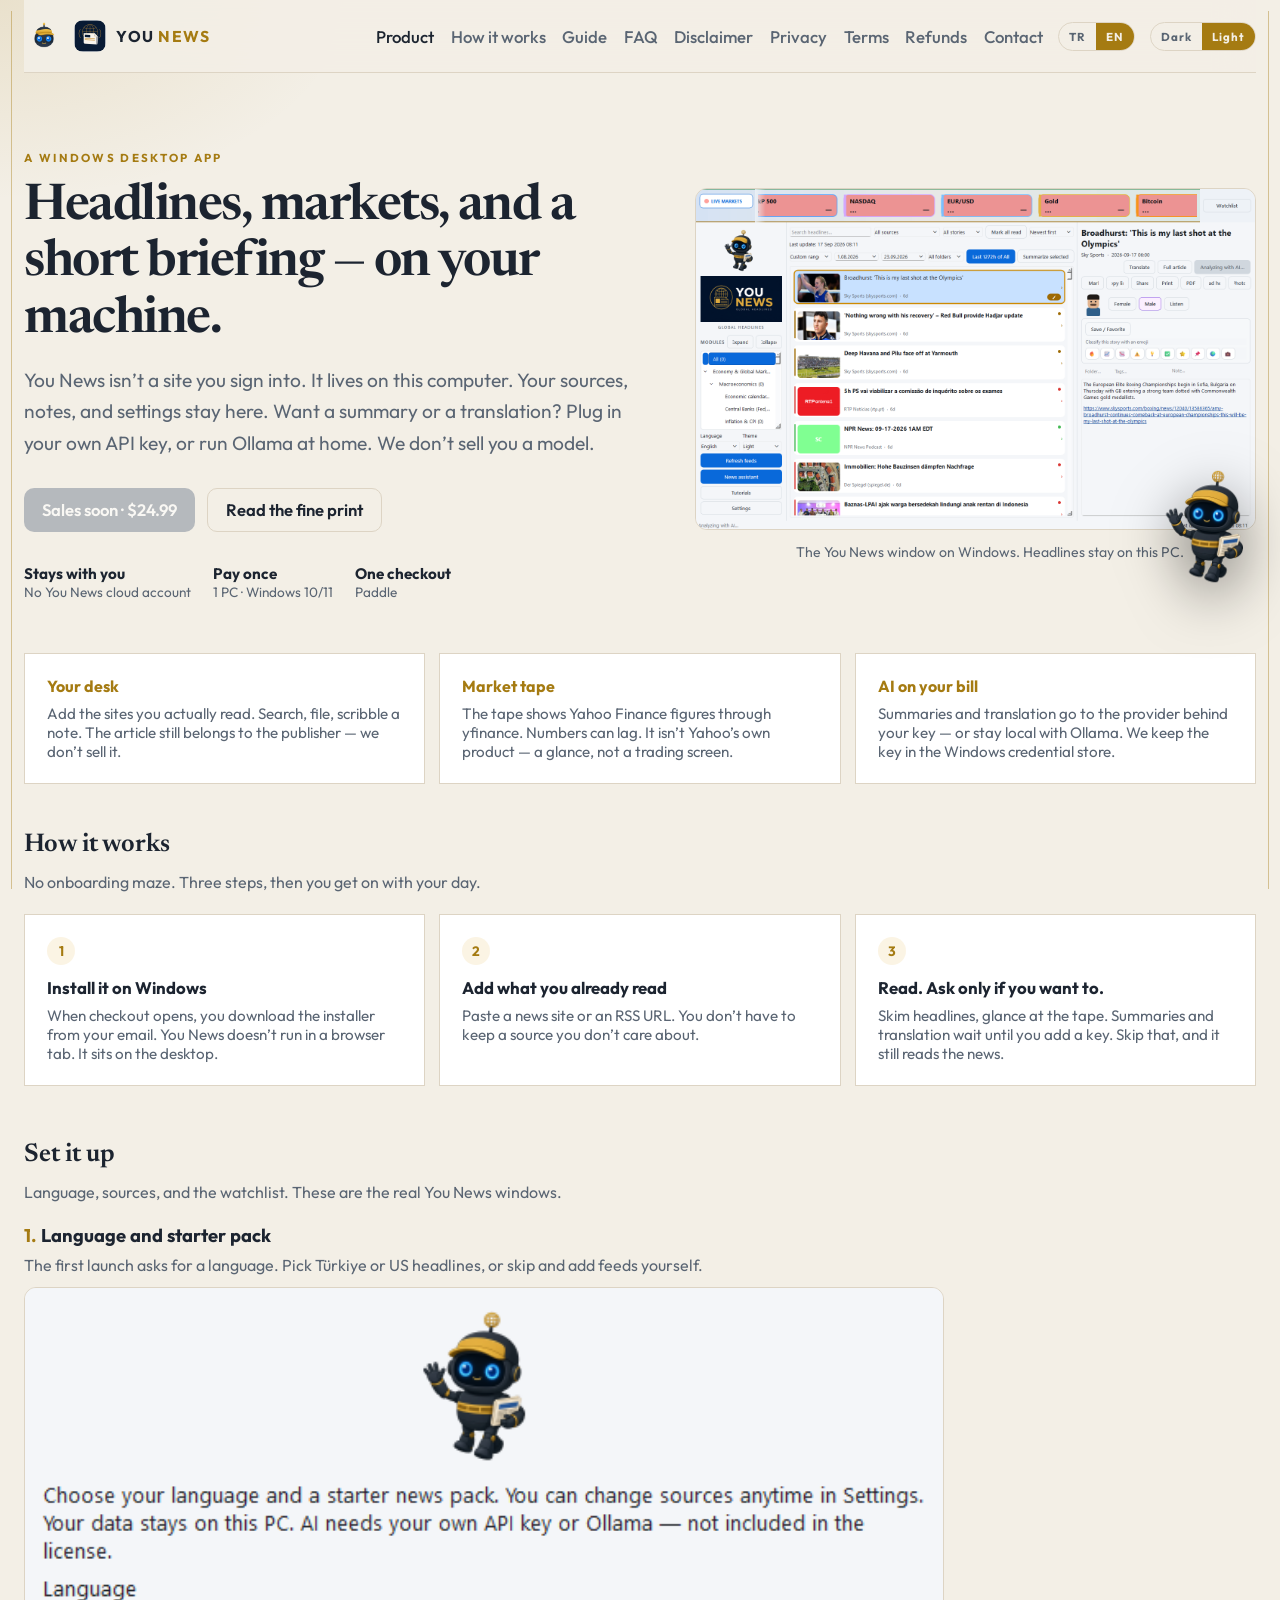
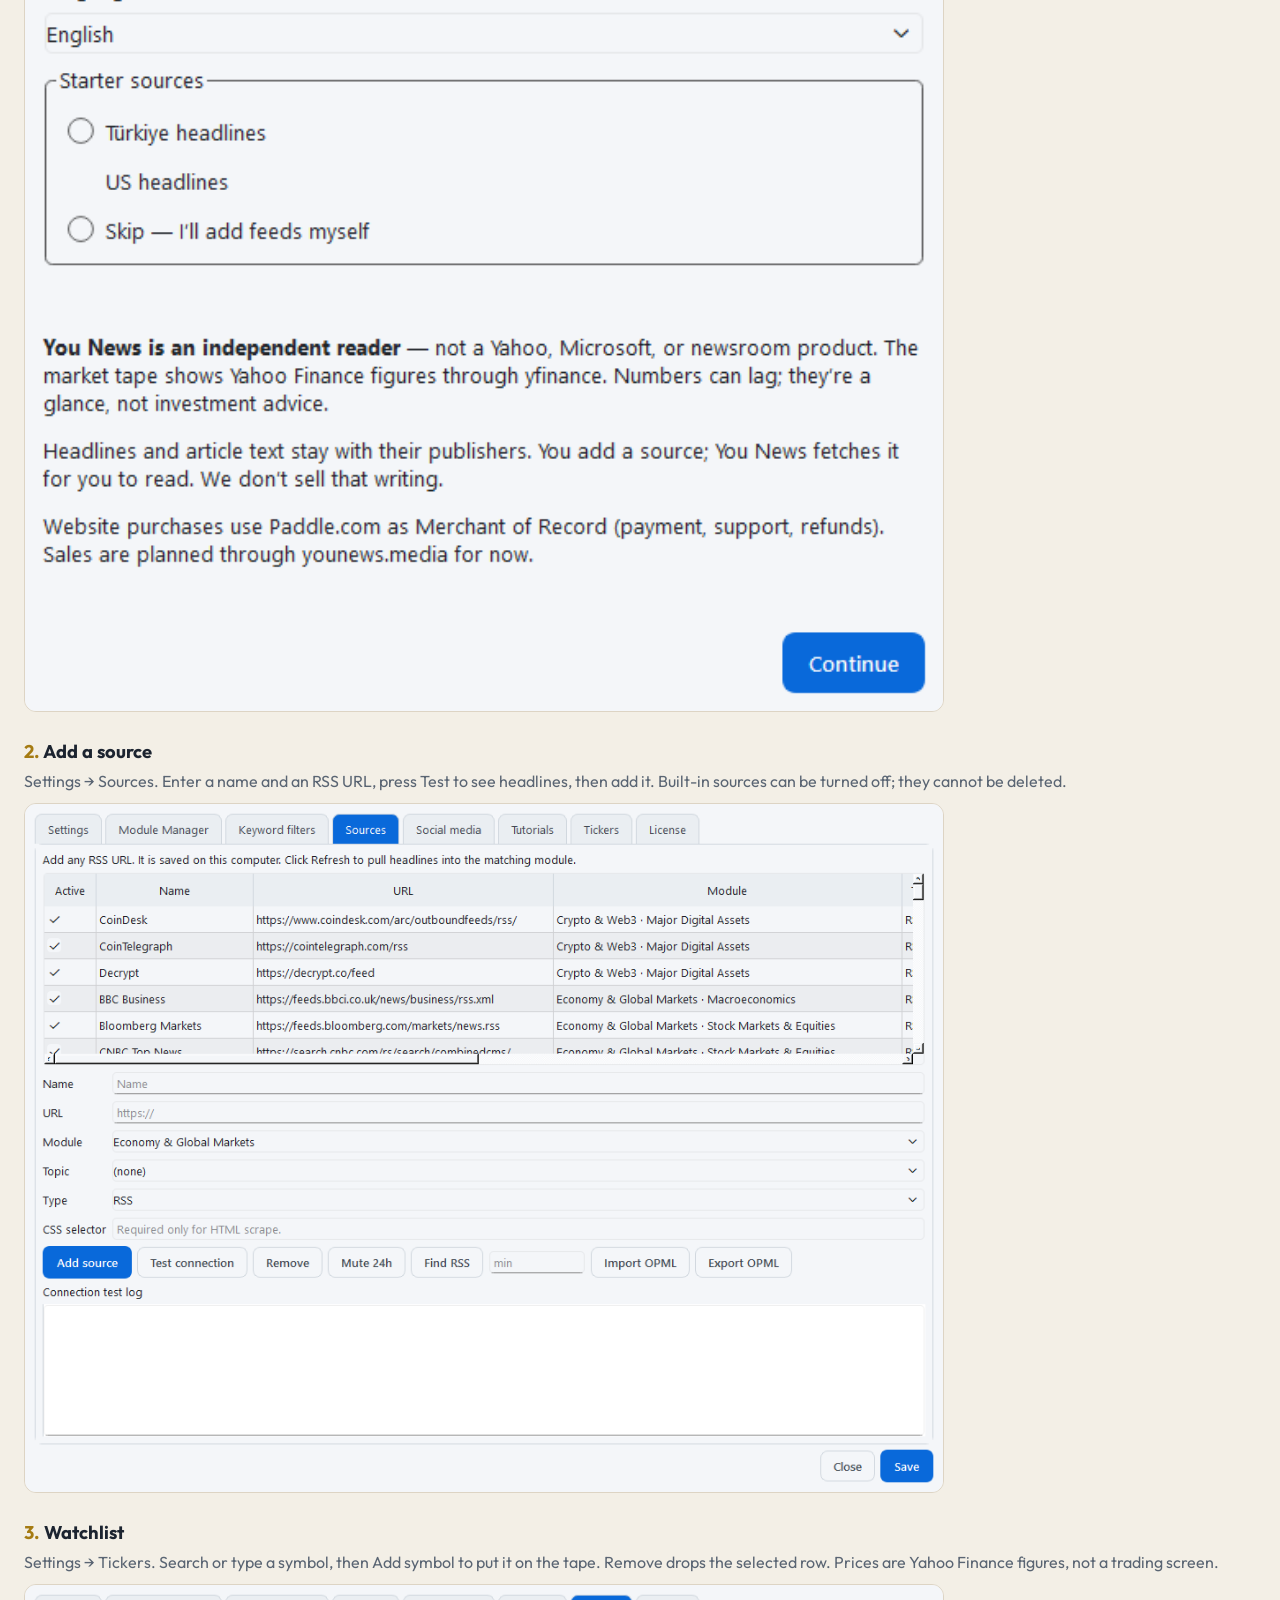
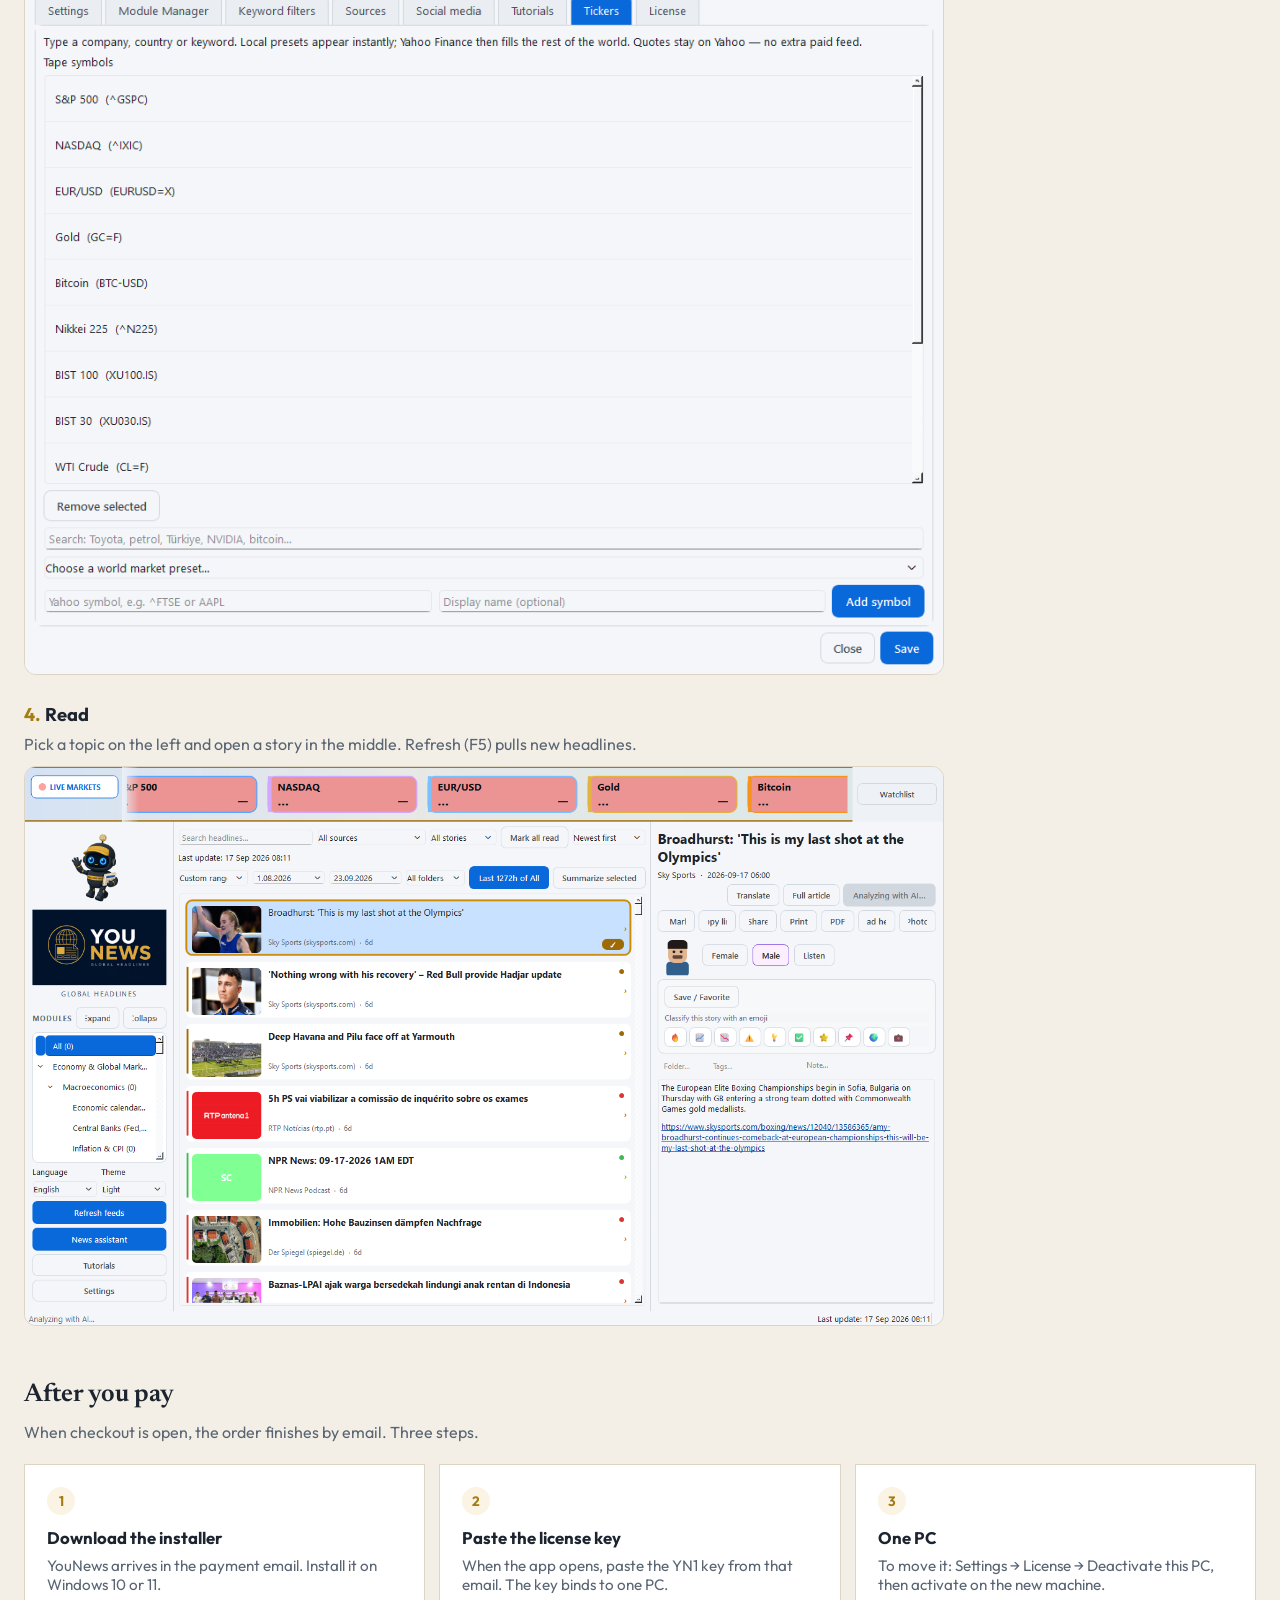
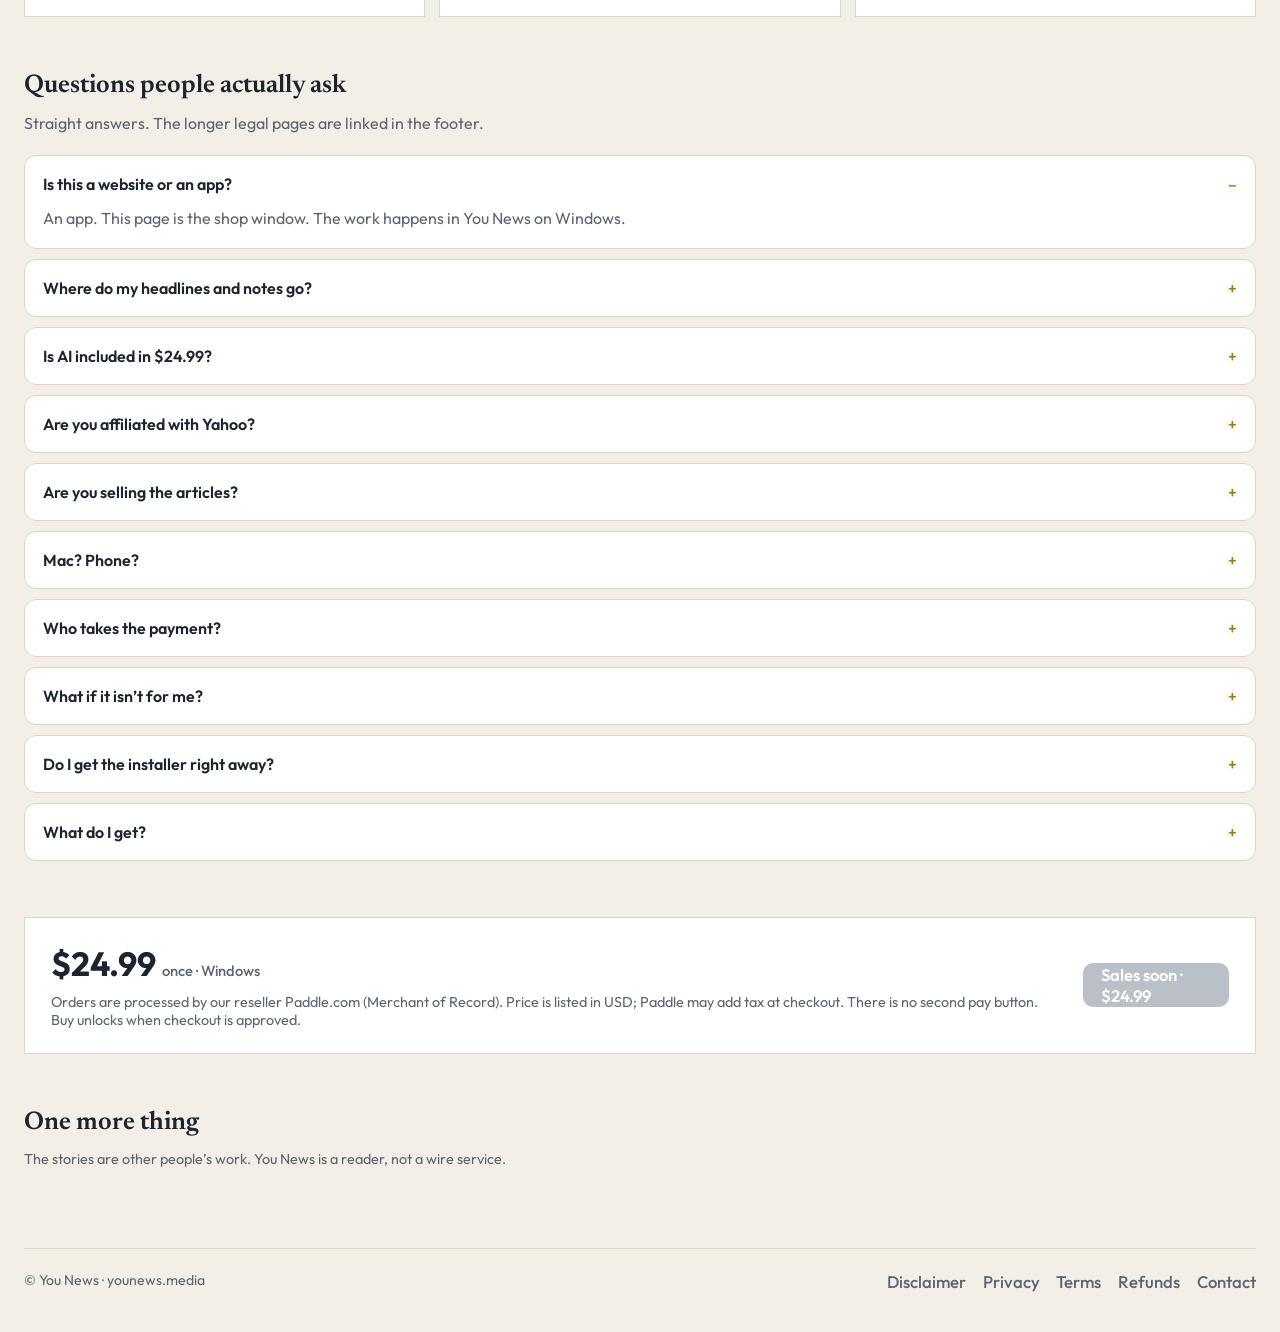
==== index.html @ 88c38710 "Add a setup guide with the real first-run, source, and ticker screens. Co-authored-by: Cursor <curso" ====
<!DOCTYPE html>
<html lang="tr">
<head>
  <meta charset="utf-8">
  <meta name="viewport" content="width=device-width, initial-scale=1">
  <script>(function(){var t="light";try{var s=localStorage.getItem("younews-theme");if(s==="light"||s==="dark")t=s;}catch(e){}document.documentElement.classList.add(t);})();</script>
  <title data-i18n="title_home">You News — Windows’ta kendi haber masanız</title>
  <meta name="description" data-i18n-attr="content:desc_home" content="You News, bu bilgisayarda çalışan bir haber okuyucu. Listeniz sizde kalır. Yapay zekâ için kendi anahtarınızı kullanırsınız.">
  <meta property="og:type" content="website">
  <meta property="og:site_name" content="You News">
  <meta property="og:url" content="https://younews.media/">
  <meta property="og:title" data-i18n-attr="content:og_title" content="You News — Windows’ta kendi haber masanız">
  <meta property="og:description" data-i18n-attr="content:og_desc" content="Windows masaüstü haber okuyucu. Listeniz sizde kalır. $24.99 bir kez · 1 PC · AI ayrı.">
  <meta property="og:image" content="https://younews.media/assets/you_news_lockup.png">
  <meta name="twitter:card" content="summary_large_image">
  <meta name="twitter:title" data-i18n-attr="content:og_title" content="You News — Windows’ta kendi haber masanız">
  <meta name="twitter:description" data-i18n-attr="content:og_desc" content="Windows masaüstü haber okuyucu. Listeniz sizde kalır. $24.99 bir kez · 1 PC · AI ayrı.">
  <meta name="twitter:image" content="https://younews.media/assets/you_news_lockup.png">
  <link rel="icon" href="assets/you_news_mark.png" type="image/png" sizes="32x32">
  <link rel="apple-touch-icon" href="assets/you_news_mark.png">
  <link rel="stylesheet" href="styles.css?v=25">
  <script src="i18n.js?v=19" defer></script>
</head>
<body>
  <header>
    <div class="wrap header-inner">
      <a class="brand" href="index.html">
        <img class="mascot" src="assets/you_news_mascot_mark.png" alt="" width="40" height="40">
        <img src="assets/you_news_mark.png" alt="" width="32" height="32">
        <span>YOU <em>NEWS</em></span>
      </a>
      <div class="header-tools">
      <nav>
        <a class="active" href="index.html" data-i18n="nav_home">Ürün</a>
        <a href="#how" data-i18n="nav_how">Nasıl çalışır</a>
        <a href="#guide" data-i18n="nav_guide">Rehber</a>
        <a href="#faq" data-i18n="nav_faq">SSS</a>
        <a href="disclaimer.html" data-i18n="nav_disclaimer">Uyarılar</a>
        <a href="privacy.html" data-i18n="nav_privacy">Gizlilik</a>
        <a href="terms.html" data-i18n="nav_terms">Şartlar</a>
        <a href="refund.html" data-i18n="nav_refund">İade</a>
        <a href="contact.html" data-i18n="nav_contact">İletişim</a>
      </nav>
      <div class="lang" role="group" aria-label="Language">
        <button type="button" data-lang="tr">TR</button>
        <button type="button" data-lang="en">EN</button>
      </div>
      <div class="theme" role="group" aria-label="Tema" data-i18n-attr="aria-label:theme_group">
        <button type="button" data-theme="dark" data-i18n="theme_dark">Koyu</button>
        <button type="button" data-theme="light" data-i18n="theme_light">Açık</button>
      </div>
      <input id="nav-toggle" class="nav-toggle" type="checkbox">
      <label class="nav-btn" for="nav-toggle" aria-label="Menü" data-i18n-attr="aria-label:nav_menu"><span></span><span></span><span></span></label>
      </div>
    </div>
  </header>
  <main class="wrap">
    <section class="hero">
      <div>
        <p class="kicker" data-i18n="kicker">Windows masaüstü uygulaması</p>
        <h1 data-i18n="hero">Haber, piyasa ve kısa brifing — hepsi sizin pencerenizde.</h1>
        <p class="lead" data-i18n="lead">You News bir web sitesi değil; bu bilgisayarda durur. Kaynaklarınız, notlarınız ve ayarlarınız evde kalır. Özet veya çeviri isterseniz kendi API anahtarınızı (ya da bilgisayardaki Ollama’yı) bağlarsınız. Size model satmıyoruz.</p>
        <div class="actions">
          <a class="btn" id="buy" href="#price" aria-disabled="true" tabindex="-1" data-i18n="buy">Satış yakında · $24.99</a>
          <a class="btn-ghost" href="disclaimer.html" data-i18n="learn">Önce uyarılara bak</a>
        </div>
        <div class="stats">
          <div><b data-i18n="stat1_k">Veri sizde</b><span data-i18n="stat1">You News bulutuna gitmez</span></div>
          <div><b data-i18n="stat2_k">Bir kere ödersiniz</b><span data-i18n="stat2">1 PC · Windows 10/11</span></div>
          <div><b data-i18n="stat3_k">Tek ödeme yeri</b><span data-i18n="stat3">Paddle</span></div>
        </div>
      </div>
      <div class="hero-visual">
        <img id="app-shot" class="app-shot" width="1480" height="900" alt="You News on Windows" data-i18n-attr="alt:proto_cap">
        <script>
          (function () {
            var lang = "en";
            try {
              var q = new URLSearchParams(location.search).get("lang");
              var saved = localStorage.getItem("younews-lang");
              if (q === "tr" || q === "en") lang = q;
              else if (saved === "tr" || saved === "en") lang = saved;
              else if ((navigator.language || "").toLowerCase().indexOf("tr") === 0) lang = "tr";
            } catch (e) {}
            document.getElementById("app-shot").src = "assets/app_window_" + lang + ".png";
          })();
        </script>
        <img class="hero-mascot" src="assets/you_news_mascot.png" alt="" width="180" height="180">
        <p class="desk-caption" data-i18n="proto_cap">Windows’taki You News penceresi. Manşetler bu bilgisayarda kalır.</p>
      </div>
    </section>
    <div class="grid">
      <article>
        <h3 data-i18n="feat1_t">Kendi masanız</h3>
        <p data-i18n="feat1">Takip ettiğiniz siteleri ekleyin, arayın, klasörleyin, not düşün. Yazı yayıncıya aittir; biz onu satmıyoruz.</p>
      </article>
      <article>
        <h3 data-i18n="feat2_t">Piyasa şeridi</h3>
        <p data-i18n="feat2">Piyasa şeridi Yahoo Finance verisini yfinance ile gösterir. Rakamlar gecikebilir. Yahoo’nun kendi ürünü değil; alım-satım için değil, göz atmak için.</p>
      </article>
      <article>
        <h3 data-i18n="feat3_t">Yapay zekâ sizin hesabınız</h3>
        <p data-i18n="feat3">Özet ve çeviri, sizin anahtarınızın gittiği yere gider — ya da Ollama evde kalır. Anahtarı Windows’un parola kasasına koyarız.</p>
      </article>
    </div>
    <section class="section" id="how">
      <div class="section-head">
        <h2 data-i18n="how_t">Nasıl çalışır</h2>
        <p data-i18n="how_lead">Kurulumu uzatmayalım. Üç adım, sonra işinize bakarsınız.</p>
      </div>
      <div class="steps">
        <article>
          <h3 data-i18n="how1_t">Windows’a kurun</h3>
          <p data-i18n="how1">Satın alınca kurulum dosyasını indirirsiniz. You News tarayıcıda açılmaz; masaüstünde durur.</p>
        </article>
        <article>
          <h3 data-i18n="how2_t">Okuduğunuz yerleri ekleyin</h3>
          <p data-i18n="how2">Haber sitesi veya RSS adresi yapıştırın. İstemediğiniz kaynağı listede tutmak zorunda değilsiniz.</p>
        </article>
        <article>
          <h3 data-i18n="how3_t">Okuyun, isterseniz sorun</h3>
          <p data-i18n="how3">Manşetlere bakın, piyasaya göz atın. Özet veya çeviri lazımsa kendi anahtarınızı yazın. Yazmazsanız uygulama yine haber okur.</p>
        </article>
      </div>
    </section>
    <section class="section" id="guide">
      <div class="section-head">
        <h2 data-i18n="guide_t">Tanımlama</h2>
        <p data-i18n="guide_lead">Dil, kaynak ve takip listesi. Görseller You News penceresinden alındı.</p>
      </div>
      <div class="guide">
        <article>
          <div>
            <h3 data-i18n="guide1_t">Dil ve başlangıç paketi</h3>
            <p data-i18n="guide1">İlk açılışta dil sorulur. Türkiye veya ABD manşet paketini seçin. Kaynakları kendiniz ekleyecekseniz atlayın.</p>
          </div>
          <img class="guide-shot" data-shot="wizard" width="720" height="640" alt="Dil ve başlangıç paketi" data-i18n-attr="alt:guide1_t">
        </article>
        <article>
          <div>
            <h3 data-i18n="guide2_t">Kaynak ekleyin</h3>
            <p data-i18n="guide2">Ayarlar → Kaynaklar. Ad ve RSS adresi yazın, Test ile manşet geldiğini görün, sonra ekleyin. Yerleşik kaynaklar kapatılır; silinmez.</p>
          </div>
          <img class="guide-shot" data-shot="sources" width="720" height="640" alt="Kaynak ekleyin" data-i18n-attr="alt:guide2_t">
        </article>
        <article>
          <div>
            <h3 data-i18n="guide3_t">Takip listesi</h3>
            <p data-i18n="guide3">Ayarlar → Ticker'lar. Sembol arayın veya yazın, Sembol ekle ile şeride alın. Seçileni sil ile çıkarın. Fiyatlar Yahoo Finance verisidir; işlem ekranı değildir.</p>
          </div>
          <img class="guide-shot" data-shot="tickers" width="720" height="640" alt="Takip listesi" data-i18n-attr="alt:guide3_t">
        </article>
        <article>
          <div>
            <h3 data-i18n="guide4_t">Okuyun</h3>
            <p data-i18n="guide4">Soldan konu seçin, ortadaki listeden haberi açın. Yenile (F5) yeni manşetleri çeker.</p>
          </div>
          <img class="guide-shot" data-shot="window" width="1480" height="900" alt="Okuyun" data-i18n-attr="alt:guide4_t">
        </article>
      </div>
      <script>
        (function () {
          var lang = "en";
          try {
            var q = new URLSearchParams(location.search).get("lang");
            var saved = localStorage.getItem("younews-lang");
            if (q === "tr" || q === "en") lang = q;
            else if (saved === "tr" || saved === "en") lang = saved;
            else if ((navigator.language || "").toLowerCase().indexOf("tr") === 0) lang = "tr";
          } catch (e) {}
          var code = lang === "tr" ? "tr" : "en";
          document.querySelectorAll("img.guide-shot").forEach(function (img) {
            var name = img.getAttribute("data-shot");
            if (!name) return;
            img.src = name === "window"
              ? "assets/app_window_" + code + ".png"
              : "assets/guide_" + name + "_" + code + ".png";
          });
        })();
      </script>
    </section>
    <section class="section" id="after">
      <div class="section-head">
        <h2 data-i18n="after_t">Ödeme sonrası</h2>
        <p data-i18n="after_lead">Kasa açılınca sipariş e-postayla tamamlanır. Üç adım.</p>
      </div>
      <div class="steps">
        <article>
          <h3 data-i18n="after1_t">Kurulumu indirin</h3>
          <p data-i18n="after1">YouNews dosyası ödeme e-postasına gelir. Windows 10 veya 11 bilgisayarınıza kurun.</p>
        </article>
        <article>
          <h3 data-i18n="after2_t">Lisans anahtarını yapıştırın</h3>
          <p data-i18n="after2">Aynı e-postadaki YN1 anahtarını uygulama açılınca yapıştırın. Anahtar bir bilgisayara bağlanır.</p>
        </article>
        <article>
          <h3 data-i18n="after3_t">Tek PC</h3>
          <p data-i18n="after3">Başka bilgisayara taşımak için önce eski PC’de Ayarlar → Lisans → Bu PC’de kapat, sonra yeni makinede etkinleştirin.</p>
        </article>
      </div>
    </section>
    <section class="section" id="faq">
      <div class="section-head">
        <h2 data-i18n="faq_t">Sıkça sorulanlar</h2>
        <p data-i18n="faq_lead">Kısa cevaplar. İnce yazı için aşağıda gizlilik ve uyarılar var.</p>
      </div>
      <div class="faq">
        <details open>
          <summary data-i18n="faq1_q">Bu bir site mi, yoksa program mı?</summary>
          <p data-i18n="faq1_a">Program. Bu sayfa yalnızca tanıtım ve satış içindir. Asıl iş Windows’taki You News’te olur.</p>
        </details>
        <details>
          <summary data-i18n="faq2_q">Haberlerim, notlarım nereye gidiyor?</summary>
          <p data-i18n="faq2_a">Varsayılan olarak sizin diskinize. You News hesabı açıp buluta yüklemiyoruz. Kaynak ekleyince istek o yayıncının sunucusuna gider — haber böyle gelir.</p>
        </details>
        <details>
          <summary data-i18n="faq3_q">Yapay zekâ ücretin içinde mi?</summary>
          <p data-i18n="faq3_a">Hayır. $24.99 uygulama içindir. OpenAI, Anthropic, Gemini, Groq gibi bir servis kullanacaksanız o faturayı onlar keser. İsterseniz ücretsiz Ollama’yı kendi makinenizde çalıştırırsınız.</p>
        </details>
        <details>
          <summary data-i18n="faq4_q">Yahoo ile resmi bir bağınız var mı?</summary>
          <p data-i18n="faq4_a">Hayır. Şerit Yahoo Finance verisini yfinance ile gösterir. Göz atmak için; aracı kurum ekranı değil. Ara sıra yavaşlayabilir.</p>
        </details>
        <details>
          <summary data-i18n="faq5_q">Haber metinlerini siz mi satıyorsunuz?</summary>
          <p data-i18n="faq5_a">Hayır. Yazı yayıncıya aittir. Siz kaynağı eklersiniz, uygulama çeker, siz okursunuz. Lisans satmıyoruz.</p>
        </details>
        <details>
          <summary data-i18n="faq6_q">Mac veya telefon var mı?</summary>
          <p data-i18n="faq6_a">Şimdilik yalnızca Windows. Telefonda açılan bir You News bulutu yok.</p>
        </details>
        <details>
          <summary data-i18n="faq7_q">Ödemeyi nereden alıyorsunuz?</summary>
          <p data-i18n="faq7_a">Bu sitede tek kasa Paddle.com olacak (Merchant of Record). Kart bize gelmez. Liste fiyatı USD; Paddle ödeme sırasında vergi (ör. KDV) ekleyebilir.</p>
        </details>
        <details>
          <summary data-i18n="faq8_q">Beğenmezsem ne olur?</summary>
          <p data-i18n="faq8_a">Bu siteden (Paddle) aldıysanız 14 gün içinde, lisansı kötüye kullanmadıysanız hello@younews.media yazın. İade ve müşteri hizmetini Paddle yürütür.</p>
        </details>
        <details>
          <summary data-i18n="faq9_q">Kurulum dosyası hemen iner mi?</summary>
          <p data-i18n="faq9_a">Paddle kasası açılınca ödeme sonrası kurulum ve lisans anahtarı e-postayla gelir. Şimdilik satış kapalı. Takılırsanız hello@younews.media yazın.</p>
        </details>
        <details>
          <summary data-i18n="faq10_q">Ne alıyorum?</summary>
          <p data-i18n="faq10_a">Windows 10/11 için You News masaüstü uygulaması, bir bilgisayara bağlı lisans ve güncelleme yolu. Yapay zekâ dahil değil — kendi API anahtarınız veya Ollama. Mac/telefon yok.</p>
        </details>
      </div>
    </section>
    <div class="price-card">
      <div>
        <p class="price" id="price">$24.99 <span data-i18n="price_note">bir kez · Windows</span></p>
        <p class="note" data-i18n="checkout">Siparişi Paddle.com (Merchant of Record) işler. Fiyat USD listelenir; Paddle ödeme sırasında vergi ekleyebilir. Bu sitede ikinci ödeme butonu yok. Kasa açılınca Satın al buradan çalışır.</p>
      </div>
      <a class="btn" href="#price" aria-disabled="true" tabindex="-1" data-i18n="buy">Satış yakında · $24.99</a>
    </div>
    <h2 data-i18n="important_t">Dürüst olalım</h2>
    <p class="note" data-i18n="important">Manşetler başkalarının işi. You News bir okuyucu; ajans veya lisansçı değil.</p>
  </main>
  <footer>
    <div class="wrap footer-inner">
      <span data-i18n="copyright">© You News · younews.media</span>
      <nav>
        <a href="disclaimer.html" data-i18n="nav_disclaimer">Uyarılar</a>
        <a href="privacy.html" data-i18n="nav_privacy">Gizlilik</a>
        <a href="terms.html" data-i18n="nav_terms">Şartlar</a>
        <a href="refund.html" data-i18n="nav_refund">İade</a>
        <a href="contact.html" data-i18n="nav_contact">İletişim</a>
      </nav>
    </div>
  </footer>
</body>
</html>
---- styles.css ----
@import url("https://fonts.googleapis.com/css2?family=Newsreader:opsz,wght@6..72,500;6..72,620&family=Outfit:wght@400;500;600;700&display=swap");

html.dark {
  --bg: #070b11;
  --bg-elev: #0e141d;
  --card: #121a24;
  --text: #e8edf4;
  --muted: #8b97a8;
  --gold: #e3b341;
  --gold-2: #f0c96a;
  --accent: #1f6feb;
  --accent-hover: #388bfd;
  --line: #1e2a38;
  --ok: #3fb950;
  --header-bg: rgba(7, 11, 17, 0.92);
  --nav-bg: rgba(7, 11, 17, 0.98);
  --desk: #121a25;
  --desk-2: #0c121a;
  --desk-side: #0b1118;
  --desk-chip: #243140;
  --feed-line: #18222d;
  --tape-bg: #0a1017;
  --glow-blue: rgba(31, 111, 235, 0.18);
  --glow-gold: rgba(227, 179, 65, 0.1);
  --shadow: rgba(0, 0, 0, 0.45);
  --radius: 16px;
  --max: 1760px;
  --gutter: clamp(16px, 2.2vw, 40px);
  --edge-gap: 3mm;
  --frame-pad: 12px;
  --edge-line: rgba(227, 179, 65, 0.45);
  color-scheme: dark;
}

:root,
html.light {
  --bg: #f3efe6;
  --bg-elev: #fffdf8;
  --card: #ffffff;
  --text: #1c2430;
  --muted: #5a6573;
  --gold: #a57b12;
  --gold-2: #8a650e;
  --accent: #1a5fd0;
  --accent-hover: #1554b8;
  --line: #ddd4c4;
  --ok: #1f7a3a;
  --header-bg: rgba(243, 239, 230, 0.94);
  --nav-bg: rgba(255, 253, 248, 0.98);
  --desk: #fffdf8;
  --desk-2: #f7f2e8;
  --desk-side: #f1ece1;
  --desk-chip: #e6dfd0;
  --feed-line: #ece4d6;
  --tape-bg: #efe8db;
  --glow-blue: rgba(26, 95, 208, 0.1);
  --glow-gold: rgba(165, 123, 18, 0.12);
  --shadow: rgba(40, 32, 16, 0.12);
  --edge-gap: 3mm;
  --frame-pad: 12px;
  --edge-line: rgba(165, 123, 18, 0.4);
  color-scheme: light;
}

* { box-sizing: border-box; }

html { scroll-behavior: smooth; }

body {
  margin: 0;
  min-height: 100vh;
  color: var(--text);
  font-family: Outfit, "Segoe UI", system-ui, sans-serif;
  /* Keep all copy inside the side rails */
  padding-inline: calc(var(--edge-gap) + 1px + var(--frame-pad));
  background:
    radial-gradient(900px 480px at 80% -10%, var(--glow-blue), transparent 55%),
    radial-gradient(700px 400px at 0% 0%, var(--glow-gold), transparent 50%),
    var(--bg);
}

/* Thin left/right edge rails — ~3mm from the screen */
body::before,
body::after {
  content: "";
  position: fixed;
  top: var(--edge-gap);
  bottom: var(--edge-gap);
  width: 1px;
  background: var(--edge-line);
  pointer-events: none;
  z-index: 60;
}

body::before { left: var(--edge-gap); }
body::after { right: var(--edge-gap); }

img {
  max-width: 100%;
  height: auto;
  display: block;
}

a { color: var(--gold); text-decoration: none; }
a:hover { color: var(--gold-2); }

.wrap {
  width: min(var(--max), calc(100% - (var(--gutter) * 2)));
  margin-inline: auto;
}

header {
  position: sticky;
  top: 0;
  z-index: 40;
  border-bottom: 1px solid var(--line);
  background: var(--header-bg);
  backdrop-filter: blur(18px);
}

.header-inner {
  display: flex;
  align-items: center;
  justify-content: space-between;
  gap: clamp(16px, 2vw, 32px);
  min-height: 72px;
}

.brand {
  display: inline-flex;
  align-items: center;
  gap: 10px;
  color: var(--text) !important;
  font-weight: 700;
  letter-spacing: 0.08em;
  font-size: clamp(0.82rem, 0.35vw + 0.72rem, 0.98rem);
}

.brand img,
.brand svg {
  width: 32px;
  height: 32px;
  border-radius: 9px;
  flex: 0 0 32px;
}

.brand img.mascot {
  width: 40px;
  height: 40px;
  flex: 0 0 40px;
  border-radius: 50%;
  background: transparent;
}

.hero-visual {
  position: relative;
}

.app-shot {
  width: 100%;
  height: auto;
  display: block;
  border: 1px solid var(--line);
  border-radius: 12px;
  background: var(--card);
}

.hero-mascot {
  position: absolute;
  right: -18px;
  bottom: -28px;
  width: 124px;
  height: auto;
  z-index: 3;
  pointer-events: none;
  filter: drop-shadow(0 16px 28px rgba(0, 0, 0, 0.5));
}

.desk-top img.mascot {
  width: 22px;
  height: 22px;
  border-radius: 50%;
}

.brand em { font-style: normal; color: var(--gold); }

nav {
  display: flex;
  align-items: center;
  gap: clamp(14px, 1.3vw, 28px);
  flex-wrap: wrap;
}

nav a {
  color: var(--muted);
  font-size: clamp(0.9rem, 0.35vw + 0.78rem, 1.05rem);
  font-weight: 500;
}

nav a:hover, nav a.active { color: var(--text); }

.lang,
.theme {
  display: inline-flex;
  border: 1px solid var(--line);
  border-radius: 999px;
  overflow: hidden;
}

.lang button,
.theme button {
  appearance: none;
  border: 0;
  background: transparent;
  color: var(--muted);
  font: inherit;
  font-size: 0.72rem;
  font-weight: 700;
  letter-spacing: 0.08em;
  padding: 6px 10px;
  cursor: pointer;
}

.lang button[aria-pressed="true"],
.theme button[aria-pressed="true"] {
  background: var(--gold);
  color: var(--bg);
}

.hero {
  display: grid;
  grid-template-columns: 1.05fr 0.95fr;
  gap: clamp(32px, 4vw, 64px);
  align-items: center;
  padding: clamp(48px, 6vw, 88px) 0 40px;
}

.kicker {
  margin: 0 0 14px;
  color: var(--gold);
  font-size: 0.72rem;
  font-weight: 700;
  letter-spacing: 0.2em;
  text-transform: uppercase;
}

h1 {
  margin: 0 0 16px;
  font-family: Newsreader, Georgia, serif;
  font-size: clamp(2.1rem, 3.2vw + 0.6rem, 4.1rem);
  font-weight: 620;
  line-height: 1.12;
  letter-spacing: -0.03em;
}

.lead {
  margin: 0 0 28px;
  max-width: min(48rem, 100%);
  color: var(--muted);
  font-size: clamp(1.05rem, 0.35vw + 0.92rem, 1.22rem);
  line-height: 1.65;
}

.actions { display: flex; gap: 12px; flex-wrap: wrap; }

.btn, .btn-ghost {
  display: inline-flex;
  align-items: center;
  justify-content: center;
  min-height: 44px;
  padding: 0 18px;
  border-radius: 10px;
  font-weight: 600;
  font-size: clamp(0.95rem, 0.2vw + 0.88rem, 1.05rem);
}

.btn { background: var(--accent); color: #fff !important; }
button.btn { border: 0; cursor: pointer; font: inherit; }
.btn:hover { background: var(--accent-hover); color: #fff !important; }

a.btn[aria-disabled="true"] {
  opacity: 0.58;
  pointer-events: none;
  cursor: not-allowed;
  background: #6b7785;
  color: #fff !important;
  box-shadow: none;
}
html.light a.btn[aria-disabled="true"] {
  background: #8a93a0;
}

.btn-ghost {
  border: 1px solid var(--line);
  color: var(--text) !important;
  background: transparent;
}

.stats {
  display: flex;
  gap: 22px;
  flex-wrap: wrap;
  margin-top: 32px;
  color: var(--muted);
  font-size: 0.85rem;
}

.stats b { display: block; color: var(--text); font-size: 0.95rem; }

.desk {
  position: relative;
  border: 1px solid var(--line);
  border-radius: 18px;
  background: linear-gradient(180deg, var(--desk), var(--desk-2));
  box-shadow: 0 30px 80px var(--shadow);
  overflow: hidden;
  max-width: min(100%, clamp(460px, 34vw, 620px));
  width: 100%;
  margin-left: auto;
}

.desk-top {
  display: flex;
  align-items: center;
  gap: 8px;
  padding: 10px 14px;
  border-bottom: 1px solid var(--line);
  color: var(--muted);
  font-size: 0.75rem;
  letter-spacing: 0.12em;
  text-transform: uppercase;
}

.desk-top img { width: 22px; height: 22px; border-radius: 6px; }

.desk-body { display: grid; grid-template-columns: 118px 1fr; min-height: 268px; }

.desk-side {
  padding: 12px 10px;
  border-right: 1px solid var(--line);
  background: var(--desk-side);
}

.desk-side span {
  display: block;
  padding: 7px 8px;
  margin-bottom: 4px;
  border-radius: 7px;
  background: var(--desk-chip);
  color: var(--muted);
  font-size: 0.68rem;
  letter-spacing: 0.04em;
}

.desk-side span.on {
  width: auto;
  background: rgba(227, 179, 65, 0.16);
  color: var(--gold);
}

.desk-list { padding: 6px 8px 8px; overflow: hidden; }

.desk-feed {
  list-style: none;
  margin: 0;
  padding: 0;
}

.desk-feed li {
  display: grid;
  grid-template-columns: 8px 1fr auto;
  gap: 8px;
  align-items: start;
  padding: 8px 6px;
  border-bottom: 1px solid var(--feed-line);
}

.desk-h {
  color: var(--text);
  font-size: 0.72rem;
  line-height: 1.35;
}

.desk-m {
  color: var(--muted);
  font-size: 0.62rem;
  white-space: nowrap;
}

.tape {
  display: block;
  padding: 0;
  border-top: 1px solid var(--line);
  font-size: 0.72rem;
  letter-spacing: 0.08em;
  color: var(--ok);
  background: var(--tape-bg);
  white-space: nowrap;
  overflow: hidden;
}

.tape-track {
  display: flex;
  width: max-content;
  gap: 0;
  animation: tape-move 22s linear infinite;
}

.tape-track span {
  padding: 9px 14px;
}

.tape b { color: var(--gold); font-weight: 600; }

@keyframes tape-move {
  from { transform: translateX(0); }
  to { transform: translateX(-50%); }
}

.desk-caption {
  margin: 12px 0 0;
  max-width: min(100%, clamp(460px, 34vw, 620px));
  margin-left: auto;
  color: var(--muted);
  font-size: clamp(0.78rem, 0.2vw + 0.72rem, 0.9rem);
  line-height: 1.45;
}

@media (prefers-reduced-motion: reduce) {
  .tape-track { animation: none; }
}

.grid {
  display: grid;
  grid-template-columns: repeat(3, 1fr);
  gap: 14px;
  margin: 12px 0 48px;
}

.grid article, .price-card, .card {
  background: var(--card);
  border: 1px solid var(--line);
  border-radius: var(--radius);
}

.grid article { padding: 22px; }
.grid h3 {
  margin: 0 0 8px;
  font-size: 1rem;
  color: var(--gold);
}
.grid p { margin: 0; color: var(--muted); font-size: 0.95rem; }

.price-card {
  display: flex;
  justify-content: space-between;
  gap: 20px;
  align-items: center;
  padding: 24px 26px;
  margin-bottom: 56px;
}

.price { margin: 0; font-size: 2.1rem; font-weight: 700; }
.price span { color: var(--muted); font-size: 0.92rem; font-weight: 500; }
.note { margin: 8px 0 0; color: var(--muted); font-size: 0.9rem; }

h2 {
  font-family: Newsreader, Georgia, serif;
  font-size: 1.6rem;
  font-weight: 620;
  margin: 0 0 14px;
}

.section {
  margin: 8px 0 56px;
}

.section-head {
  max-width: min(52rem, 100%);
  margin-bottom: 22px;
}

.section-head p {
  margin: 0;
  color: var(--muted);
}

.steps {
  display: grid;
  grid-template-columns: repeat(3, 1fr);
  gap: 14px;
  counter-reset: step;
}

.steps article {
  position: relative;
  padding: 22px 22px 22px 22px;
  background: var(--card);
  border: 1px solid var(--line);
  border-radius: var(--radius);
}

.steps article::before {
  counter-increment: step;
  content: counter(step);
  display: inline-flex;
  align-items: center;
  justify-content: center;
  width: 28px;
  height: 28px;
  margin-bottom: 12px;
  border-radius: 999px;
  background: rgba(227, 179, 65, 0.14);
  color: var(--gold);
  font-size: 0.85rem;
  font-weight: 700;
}

.steps h3 {
  margin: 0 0 8px;
  font-size: 1.05rem;
}

.steps p {
  margin: 0;
  color: var(--muted);
  font-size: 0.95rem;
}

.guide {
  display: grid;
  gap: 28px;
  counter-reset: guide;
}

.guide article {
  display: grid;
  gap: 12px;
}

.guide h3 {
  margin: 0 0 8px;
  font-size: 1.15rem;
}

.guide h3::before {
  counter-increment: guide;
  content: counter(guide) ". ";
  color: var(--gold);
}

.guide p {
  margin: 0;
  color: var(--muted);
}

.guide-shot {
  width: 100%;
  max-width: 920px;
  height: auto;
  display: block;
  border: 1px solid var(--line);
  border-radius: 12px;
  background: var(--card);
}

.faq {
  display: grid;
  gap: 10px;
}

.faq details {
  background: var(--card);
  border: 1px solid var(--line);
  border-radius: 12px;
  padding: 4px 18px;
}

.faq summary {
  cursor: pointer;
  list-style: none;
  padding: 14px 0;
  font-weight: 600;
}

.faq summary::-webkit-details-marker { display: none; }

.faq summary::after {
  content: "+";
  float: right;
  color: var(--gold);
  font-weight: 500;
}

.faq details[open] summary::after { content: "–"; }

.faq details p {
  margin: 0 0 16px;
  color: var(--muted);
  max-width: min(56rem, 100%);
}

main { padding-bottom: 80px; }

.legal { max-width: none; padding-top: 48px; }
.legal .card { padding: 24px; }
.legal p { color: var(--muted); }

.contact-grid {
  display: grid;
  grid-template-columns: 0.9fr 1.1fr;
  gap: 20px;
  align-items: start;
}
.contact-grid .card { padding: 22px 24px; }
.contact-list { list-style: none; margin: 0; padding: 0; }
.contact-list li { margin: 0 0 16px; }
.contact-list span {
  display: block;
  font-size: 0.72rem;
  font-weight: 700;
  letter-spacing: 0.12em;
  text-transform: uppercase;
  color: var(--gold);
  margin-bottom: 4px;
}
.contact-list a, .contact-list address {
  color: var(--text);
  font-style: normal;
}
.form label {
  display: block;
  font-size: 0.85rem;
  font-weight: 600;
  margin: 0 0 6px;
}
.form input, .form textarea {
  width: 100%;
  margin: 0 0 14px;
  padding: 10px 12px;
  border: 1px solid var(--line);
  border-radius: 8px;
  background: var(--bg);
  color: var(--text);
  font: inherit;
}
.form.tried input:invalid,
.form.tried textarea:invalid {
  border-color: #f08888;
}
.fs-frame {
  position: absolute;
  width: 0;
  height: 0;
  border: 0;
  overflow: hidden;
  visibility: hidden;
}
.ok {
  background: rgba(63, 185, 80, 0.12);
  border: 1px solid #3fb950;
  color: #c8f0d0;
  border-radius: 10px;
  padding: 12px 14px;
  margin-bottom: 16px;
}

.thanks {
  text-align: left;
}
.thanks h2 { margin: 0 0 10px; }
.thanks .btn { margin-top: 8px; }
.form-err { color: #f08888; margin-top: 8px; }
.hp {
  position: absolute;
  left: -9999px;
  width: 1px;
  height: 1px;
  opacity: 0;
  overflow: hidden;
  pointer-events: none;
}

footer {
  border-top: 1px solid var(--line);
  padding: 22px 0 40px;
  color: var(--muted);
  font-size: 0.88rem;
}

.footer-inner {
  display: flex;
  justify-content: space-between;
  gap: 16px;
  flex-wrap: wrap;
}

.header-tools {
  display: flex;
  align-items: center;
  gap: clamp(12px, 1.2vw, 24px);
  margin-left: auto;
  flex-shrink: 0;
}

.nav-toggle {
  position: absolute;
  width: 1px;
  height: 1px;
  opacity: 0;
  pointer-events: none;
}

.nav-btn {
  display: none;
  width: 44px;
  height: 44px;
  padding: 0;
  border: 1px solid var(--line);
  border-radius: 10px;
  background: var(--bg-elev);
  cursor: pointer;
  align-items: center;
  justify-content: center;
  flex-direction: column;
  gap: 5px;
}

.nav-btn span {
  display: block;
  width: 18px;
  height: 2px;
  background: var(--text);
  border-radius: 2px;
}

@media (max-width: 900px) {
  body {
    --edge-gap: max(2px, 2mm);
    --frame-pad: 8px;
    --gutter: 12px;
  }
  body::before,
  body::after {
    opacity: 0.85;
  }
  .hero, .grid, .steps, .contact-grid, .guide article { grid-template-columns: 1fr; }
  .desk {
    margin: 0 auto;
    max-width: 100%;
  }
  .desk-body {
    grid-template-columns: minmax(84px, 28%) 1fr;
    min-height: 248px;
  }
  .desk-side {
    display: block;
    padding: 10px 8px;
  }
  .desk-side span {
    font-size: 0.62rem;
    padding: 6px 7px;
  }
  .hero-mascot {
    display: block;
    width: 96px;
    right: -4px;
    bottom: -18px;
  }
  .price-card { flex-direction: column; align-items: flex-start; }
  .header-inner {
    position: relative;
    flex-wrap: nowrap;
    min-height: 56px;
    padding: 6px 0;
    gap: 12px;
  }
  .brand img:not(.mascot) { display: none; }
  .brand { min-width: 0; }
  .brand span { white-space: nowrap; }
  .nav-btn { display: inline-flex; }
  .header-tools { gap: 8px; }
  .theme button, .lang button { padding: 6px 8px; }
  nav {
    display: none;
    position: fixed;
    top: 56px;
    left: calc(var(--edge-gap) + 1px);
    right: calc(var(--edge-gap) + 1px);
    width: auto;
    z-index: 45;
    flex-direction: column;
    align-items: stretch;
    gap: 0;
    max-height: calc(100dvh - 56px);
    overflow-y: auto;
    padding: 8px var(--frame-pad) 16px;
    background: var(--nav-bg);
    border-bottom: 1px solid var(--line);
    flex-wrap: nowrap;
  }
  .header-inner:has(.nav-toggle:checked) nav { display: flex; }
  nav a {
    padding: 14px 4px;
    font-size: 1rem;
    border-bottom: 1px solid var(--line);
  }
  nav a:last-of-type { border-bottom: 0; }
  body:has(.nav-toggle:checked) { overflow: hidden; }
}
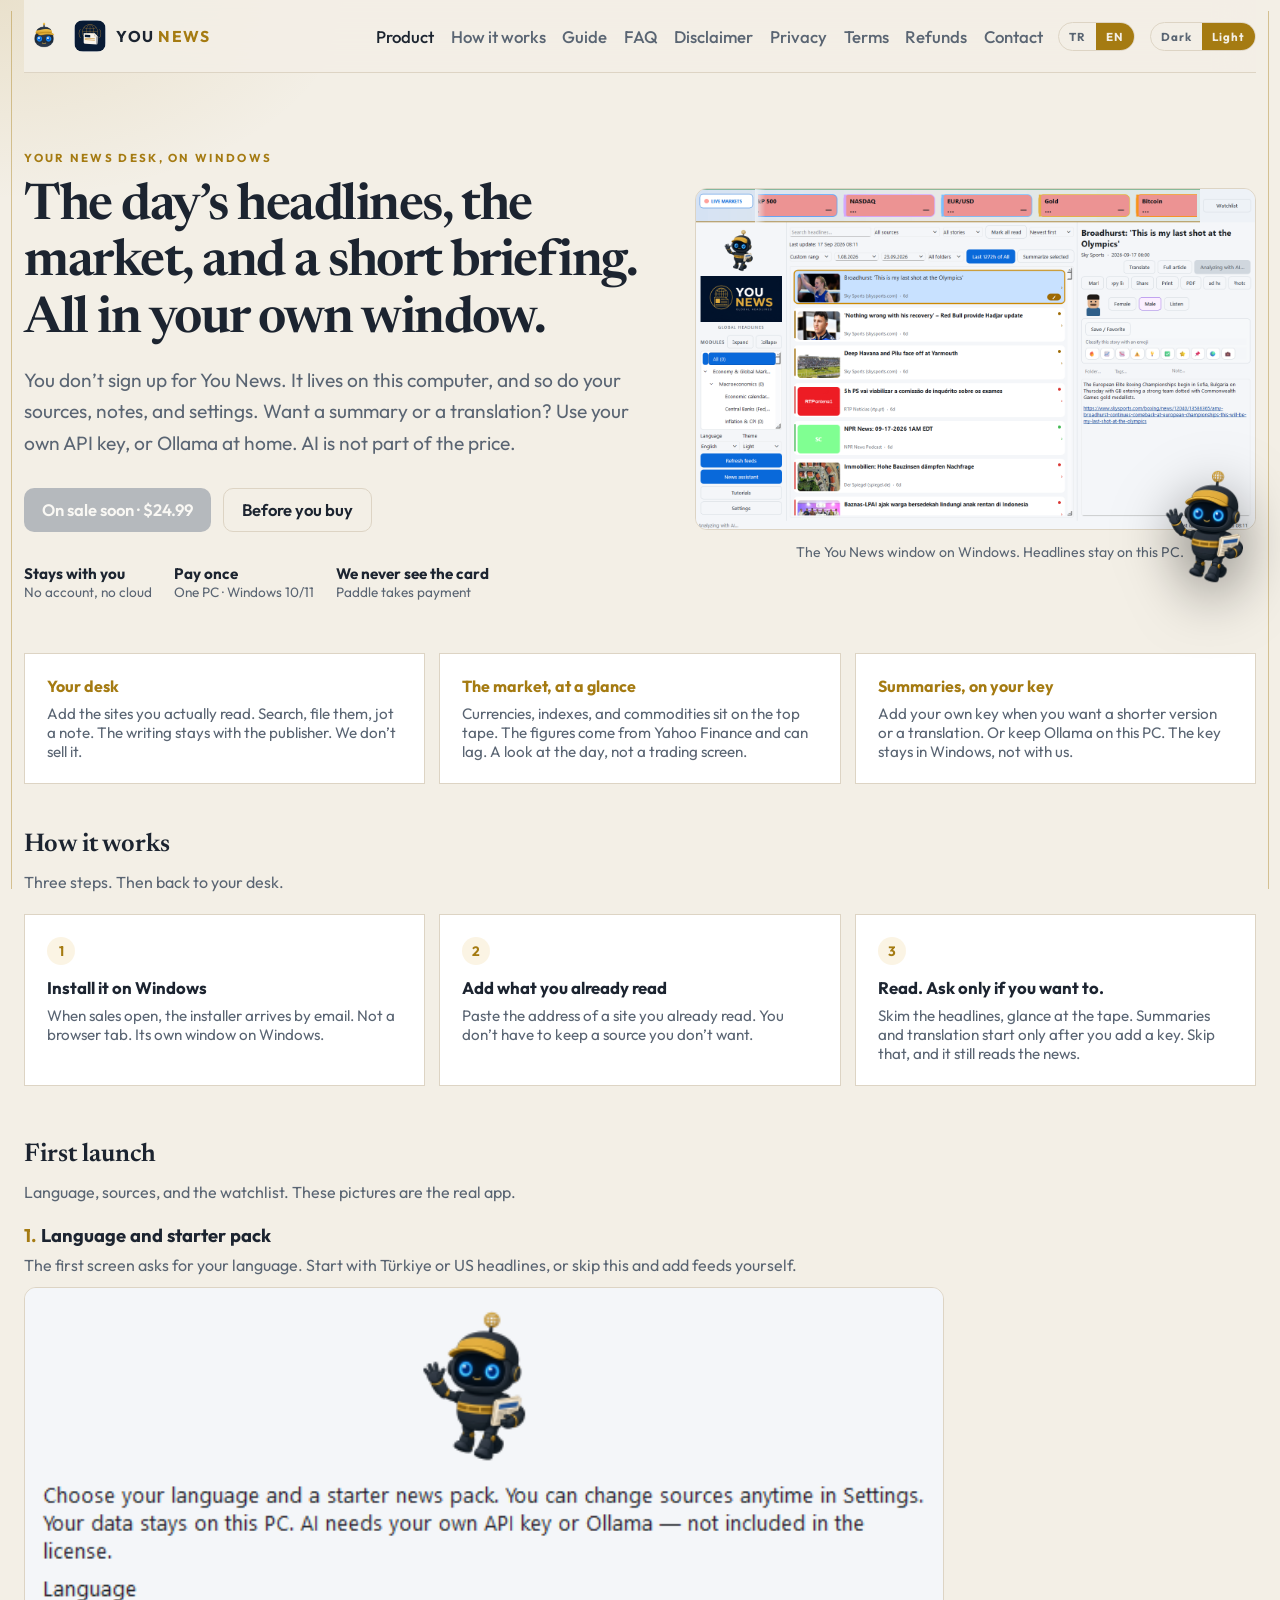
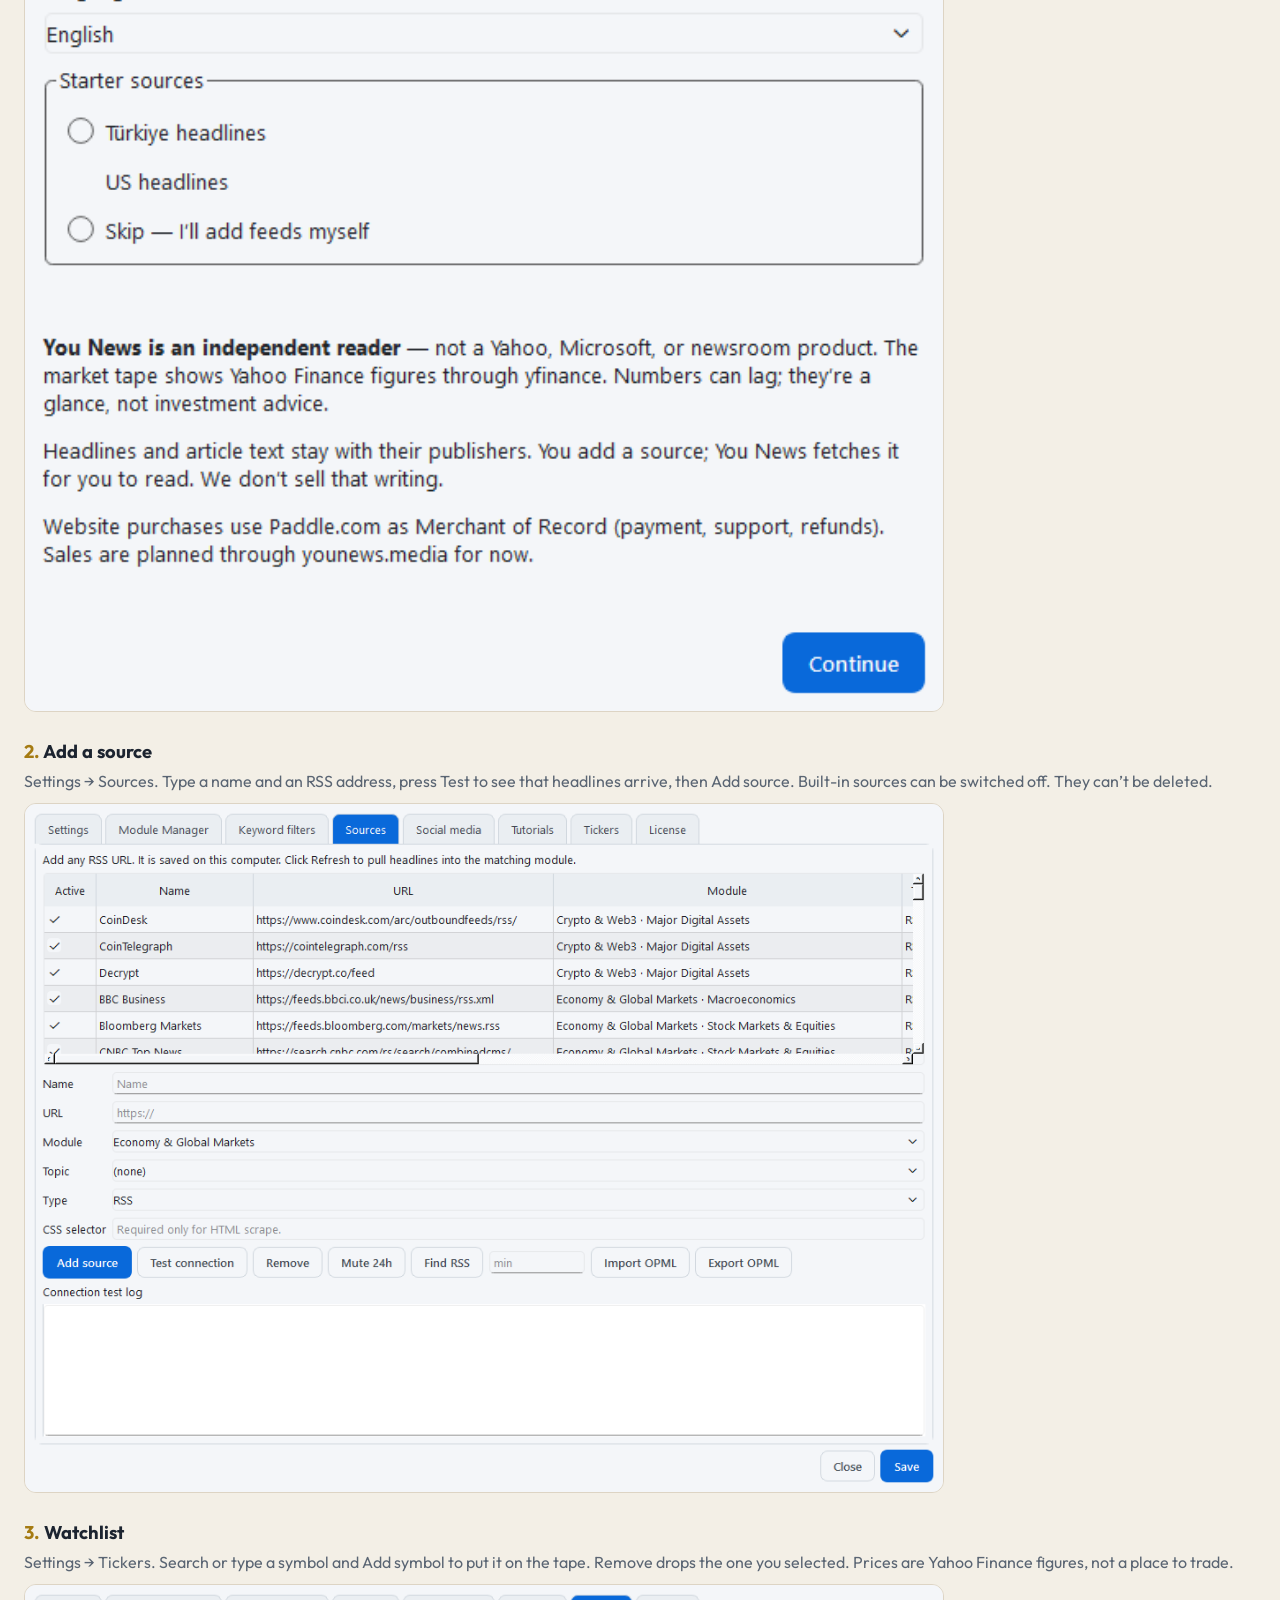
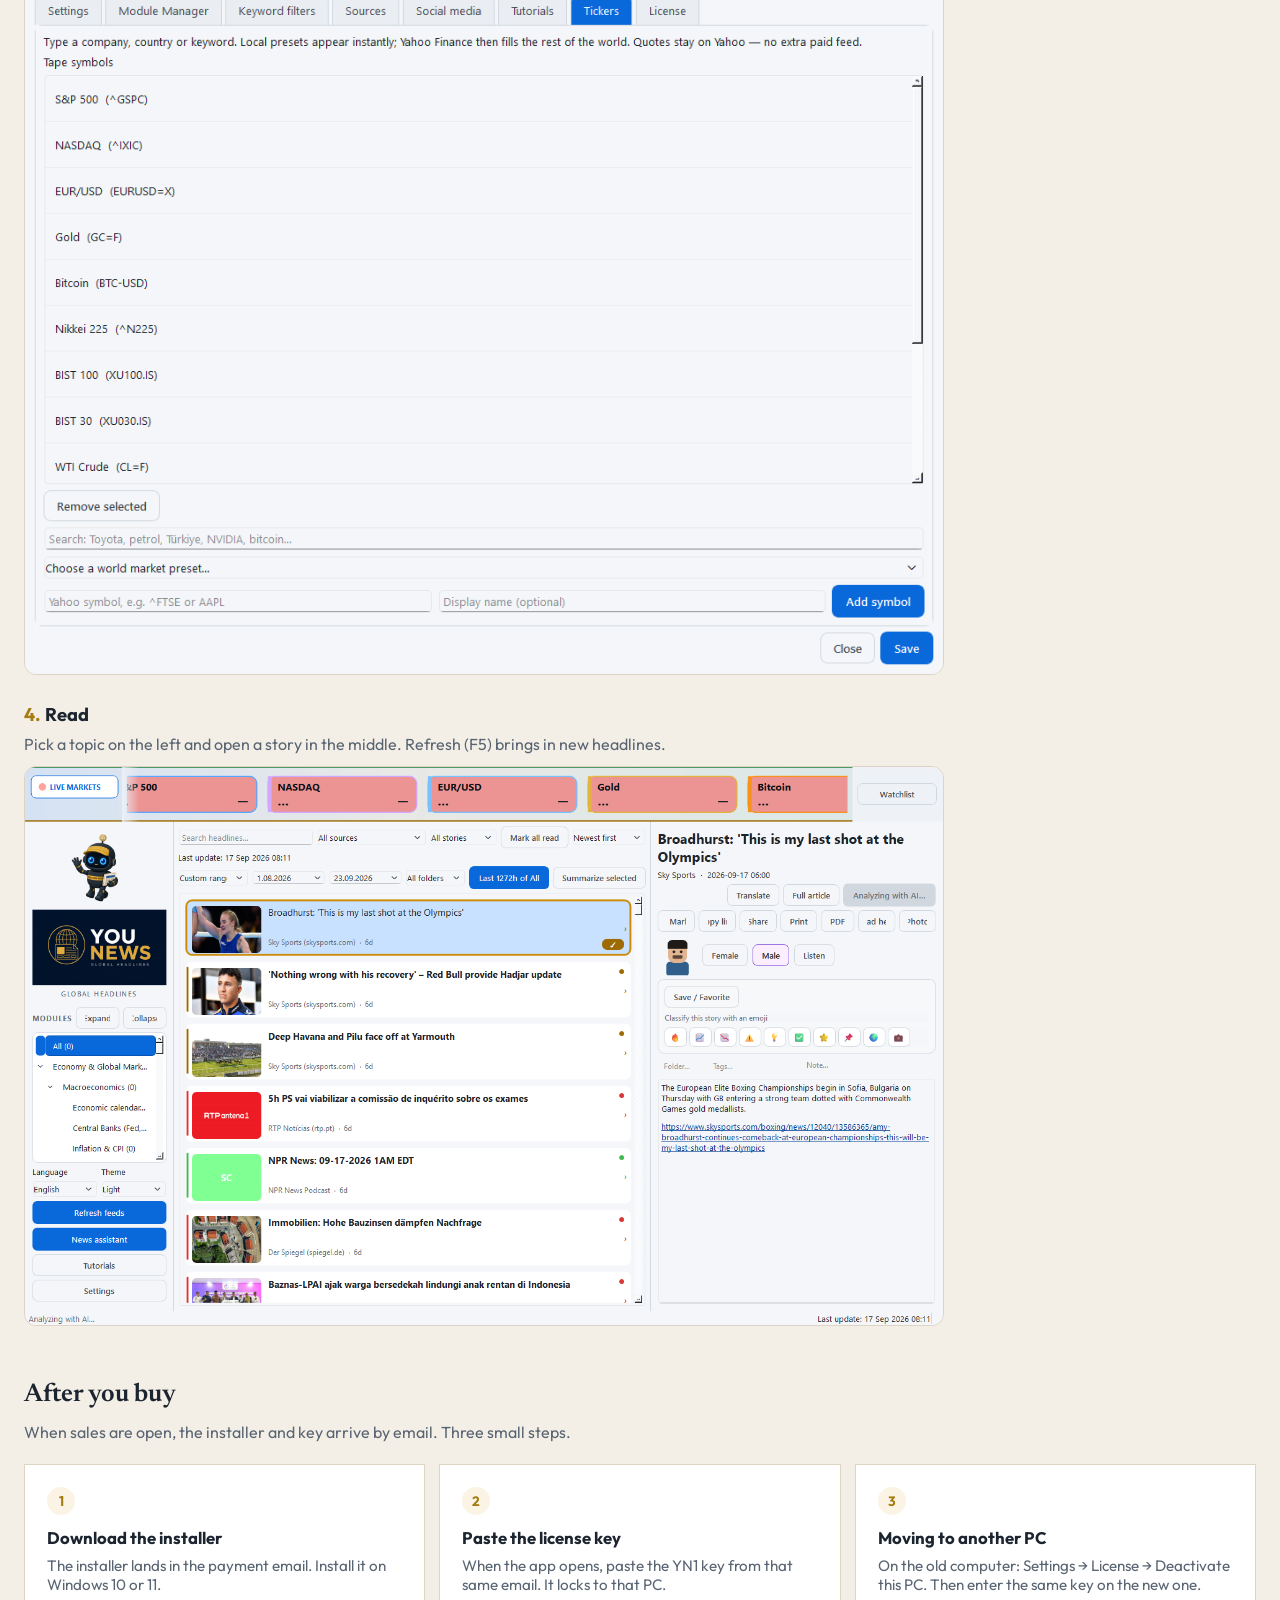
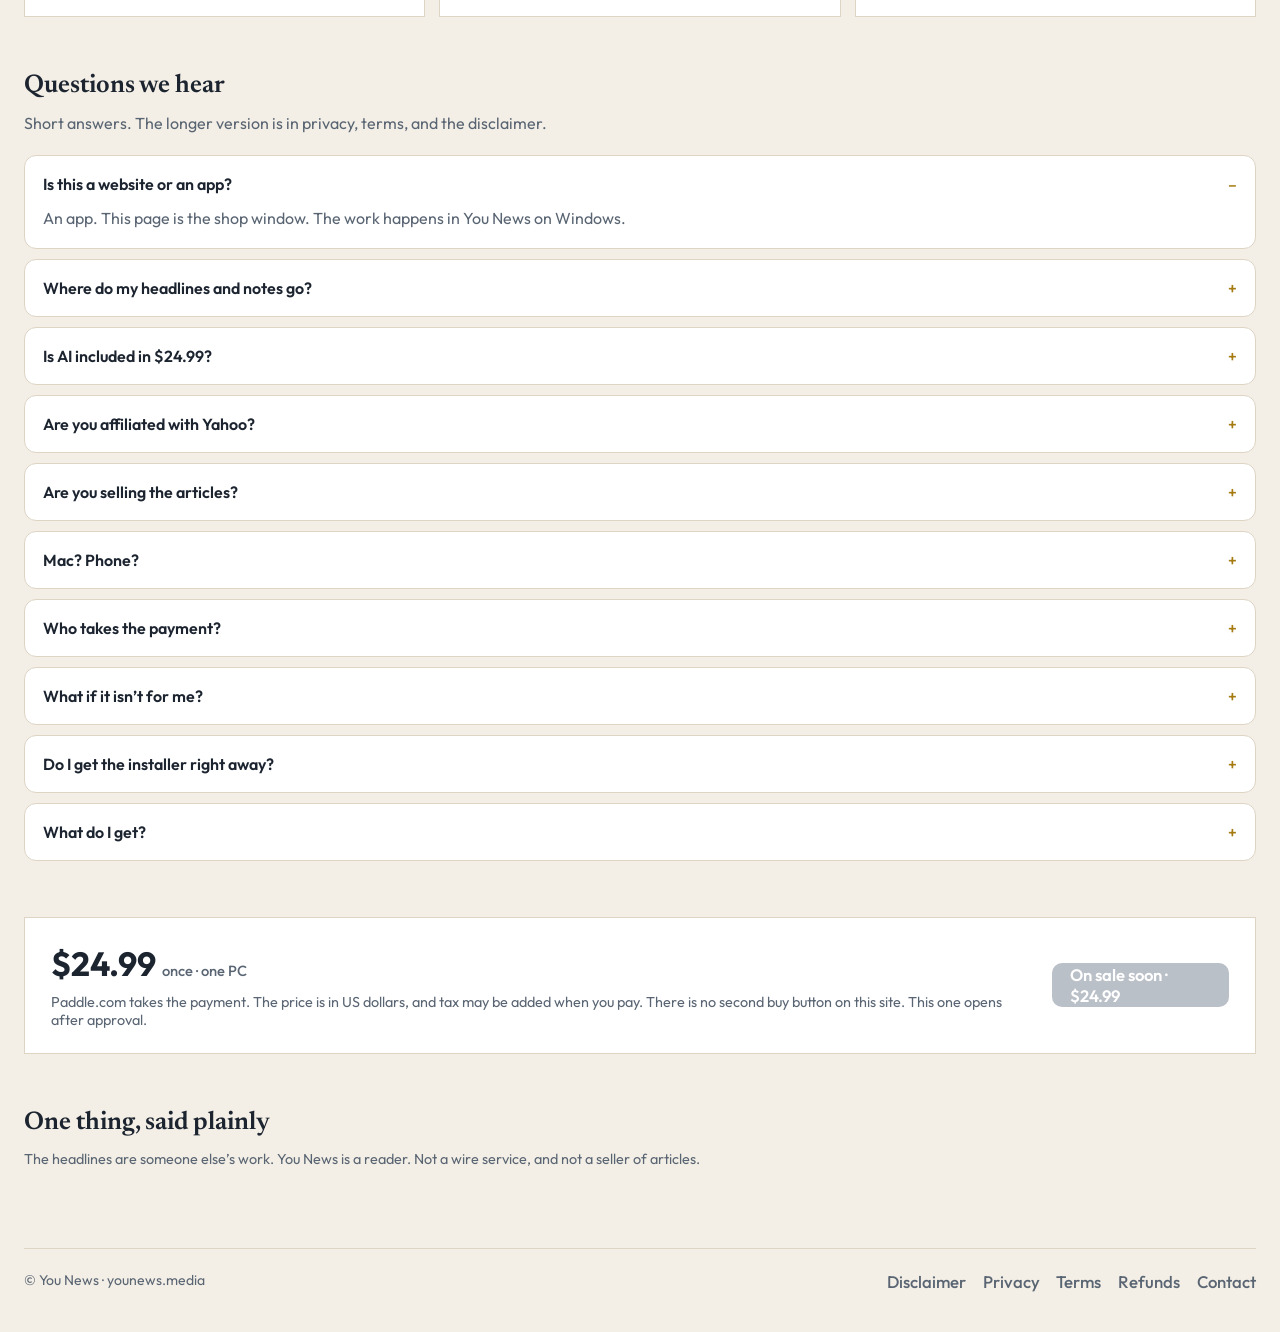
==== commit ccc7be37: "Make the shop-window copy warmer without changing the price or Paddle terms. Co-authored-by: Cursor " ====
--- a/index.html
+++ b/index.html
@@ -5,21 +5,21 @@
   <meta name="viewport" content="width=device-width, initial-scale=1">
   <script>(function(){var t="light";try{var s=localStorage.getItem("younews-theme");if(s==="light"||s==="dark")t=s;}catch(e){}document.documentElement.classList.add(t);})();</script>
   <title data-i18n="title_home">You News — Windows’ta kendi haber masanız</title>
-  <meta name="description" data-i18n-attr="content:desc_home" content="You News, bu bilgisayarda çalışan bir haber okuyucu. Listeniz sizde kalır. Yapay zekâ için kendi anahtarınızı kullanırsınız.">
+  <meta name="description" data-i18n-attr="content:desc_home" content="You News, bu bilgisayarda duran bir haber okuyucu. Listeniz sizde kalır. Özet isterseniz kendi anahtarınızı kullanırsınız.">
   <meta property="og:type" content="website">
   <meta property="og:site_name" content="You News">
   <meta property="og:url" content="https://younews.media/">
   <meta property="og:title" data-i18n-attr="content:og_title" content="You News — Windows’ta kendi haber masanız">
-  <meta property="og:description" data-i18n-attr="content:og_desc" content="Windows masaüstü haber okuyucu. Listeniz sizde kalır. $24.99 bir kez · 1 PC · AI ayrı.">
+  <meta property="og:description" data-i18n-attr="content:og_desc" content="Windows’ta kendi haber masanız. Listeniz sizde kalır. $24.99 bir kez · tek PC · yapay zekâ ayrı.">
   <meta property="og:image" content="https://younews.media/assets/you_news_lockup.png">
   <meta name="twitter:card" content="summary_large_image">
   <meta name="twitter:title" data-i18n-attr="content:og_title" content="You News — Windows’ta kendi haber masanız">
-  <meta name="twitter:description" data-i18n-attr="content:og_desc" content="Windows masaüstü haber okuyucu. Listeniz sizde kalır. $24.99 bir kez · 1 PC · AI ayrı.">
+  <meta name="twitter:description" data-i18n-attr="content:og_desc" content="Windows’ta kendi haber masanız. Listeniz sizde kalır. $24.99 bir kez · tek PC · yapay zekâ ayrı.">
   <meta name="twitter:image" content="https://younews.media/assets/you_news_lockup.png">
   <link rel="icon" href="assets/you_news_mark.png" type="image/png" sizes="32x32">
   <link rel="apple-touch-icon" href="assets/you_news_mark.png">
   <link rel="stylesheet" href="styles.css?v=25">
-  <script src="i18n.js?v=19" defer></script>
+  <script src="i18n.js?v=20" defer></script>
 </head>
 <body>
   <header>
@@ -57,17 +57,17 @@
   <main class="wrap">
     <section class="hero">
       <div>
-        <p class="kicker" data-i18n="kicker">Windows masaüstü uygulaması</p>
-        <h1 data-i18n="hero">Haber, piyasa ve kısa brifing — hepsi sizin pencerenizde.</h1>
-        <p class="lead" data-i18n="lead">You News bir web sitesi değil; bu bilgisayarda durur. Kaynaklarınız, notlarınız ve ayarlarınız evde kalır. Özet veya çeviri isterseniz kendi API anahtarınızı (ya da bilgisayardaki Ollama’yı) bağlarsınız. Size model satmıyoruz.</p>
+        <p class="kicker" data-i18n="kicker">Windows için, sizin masanız</p>
+        <h1 data-i18n="hero">Günün haberleri, piyasa ve kısa bir brifing. Hepsi sizin pencerenizde.</h1>
+        <p class="lead" data-i18n="lead">You News’e üye olmazsınız. Program bu bilgisayarda durur; okuduğunuz siteler, notlarınız ve ayarlarınız sizde kalır. Bir haberi özetletmek veya çevirmek isterseniz kendi API anahtarınızı ya da evdeki Ollama’yı bağlarsınız. Yapay zekâ ücretin içinde değil.</p>
         <div class="actions">
-          <a class="btn" id="buy" href="#price" aria-disabled="true" tabindex="-1" data-i18n="buy">Satış yakında · $24.99</a>
-          <a class="btn-ghost" href="disclaimer.html" data-i18n="learn">Önce uyarılara bak</a>
+          <a class="btn" id="buy" href="#price" aria-disabled="true" tabindex="-1" data-i18n="buy">Yakında satışta · $24.99</a>
+          <a class="btn-ghost" href="disclaimer.html" data-i18n="learn">Satın almadan önce</a>
         </div>
         <div class="stats">
-          <div><b data-i18n="stat1_k">Veri sizde</b><span data-i18n="stat1">You News bulutuna gitmez</span></div>
-          <div><b data-i18n="stat2_k">Bir kere ödersiniz</b><span data-i18n="stat2">1 PC · Windows 10/11</span></div>
-          <div><b data-i18n="stat3_k">Tek ödeme yeri</b><span data-i18n="stat3">Paddle</span></div>
+          <div><b data-i18n="stat1_k">Sizde kalır</b><span data-i18n="stat1">Hesap yok, bulut yok</span></div>
+          <div><b data-i18n="stat2_k">Bir kez ödeyin</b><span data-i18n="stat2">Tek bilgisayar · Windows 10/11</span></div>
+          <div><b data-i18n="stat3_k">Kart bize gelmez</b><span data-i18n="stat3">Ödemeyi Paddle alır</span></div>
         </div>
       </div>
       <div class="hero-visual">
@@ -86,74 +86,74 @@
           })();
         </script>
         <img class="hero-mascot" src="assets/you_news_mascot.png" alt="" width="180" height="180">
-        <p class="desk-caption" data-i18n="proto_cap">Windows’taki You News penceresi. Manşetler bu bilgisayarda kalır.</p>
+        <p class="desk-caption" data-i18n="proto_cap">You News’in Windows penceresi. Manşetler bu bilgisayarda kalır.</p>
       </div>
     </section>
     <div class="grid">
       <article>
         <h3 data-i18n="feat1_t">Kendi masanız</h3>
-        <p data-i18n="feat1">Takip ettiğiniz siteleri ekleyin, arayın, klasörleyin, not düşün. Yazı yayıncıya aittir; biz onu satmıyoruz.</p>
+        <p data-i18n="feat1">Gerçekten okuduğunuz siteleri ekleyin. Arayın, klasörleyin, kenara bir not düşün. Yazı yayıncının; biz onu satmıyoruz.</p>
       </article>
       <article>
-        <h3 data-i18n="feat2_t">Piyasa şeridi</h3>
-        <p data-i18n="feat2">Piyasa şeridi Yahoo Finance verisini yfinance ile gösterir. Rakamlar gecikebilir. Yahoo’nun kendi ürünü değil; alım-satım için değil, göz atmak için.</p>
+        <h3 data-i18n="feat2_t">Piyasa, bir bakışta</h3>
+        <p data-i18n="feat2">Döviz, endeks ve emtia üst şeritte durur. Rakamlar Yahoo Finance’ten gelir ve gecikebilir. Alım satım ekranı değil; güne bakmak için.</p>
       </article>
       <article>
-        <h3 data-i18n="feat3_t">Yapay zekâ sizin hesabınız</h3>
-        <p data-i18n="feat3">Özet ve çeviri, sizin anahtarınızın gittiği yere gider — ya da Ollama evde kalır. Anahtarı Windows’un parola kasasına koyarız.</p>
+        <h3 data-i18n="feat3_t">Özet, sizin anahtarınızla</h3>
+        <p data-i18n="feat3">Kısaltmak veya çevirmek isterseniz kendi anahtarınızı yazın. İstemezseniz Ollama bu bilgisayarda kalır. Anahtar Windows’ta durur, bizde değil.</p>
       </article>
     </div>
     <section class="section" id="how">
       <div class="section-head">
         <h2 data-i18n="how_t">Nasıl çalışır</h2>
-        <p data-i18n="how_lead">Kurulumu uzatmayalım. Üç adım, sonra işinize bakarsınız.</p>
+        <p data-i18n="how_lead">Üç adım. Sonra masanıza dönersiniz.</p>
       </div>
       <div class="steps">
         <article>
           <h3 data-i18n="how1_t">Windows’a kurun</h3>
-          <p data-i18n="how1">Satın alınca kurulum dosyasını indirirsiniz. You News tarayıcıda açılmaz; masaüstünde durur.</p>
+          <p data-i18n="how1">Satış açılınca kurulum dosyası e-postanıza gelir. Tarayıcı sekmesi değil; Windows’ta kendi penceresi.</p>
         </article>
         <article>
           <h3 data-i18n="how2_t">Okuduğunuz yerleri ekleyin</h3>
-          <p data-i18n="how2">Haber sitesi veya RSS adresi yapıştırın. İstemediğiniz kaynağı listede tutmak zorunda değilsiniz.</p>
-        </article>
-        <article>
-          <h3 data-i18n="how3_t">Okuyun, isterseniz sorun</h3>
-          <p data-i18n="how3">Manşetlere bakın, piyasaya göz atın. Özet veya çeviri lazımsa kendi anahtarınızı yazın. Yazmazsanız uygulama yine haber okur.</p>
+          <p data-i18n="how2">Okuduğunuz sitenin adresini yapıştırın. Beğenmediğiniz kaynağı listede tutmak zorunda değilsiniz.</p>
+        </article>
+        <article>
+          <h3 data-i18n="how3_t">Okuyun. Sormak size kalmış.</h3>
+          <p data-i18n="how3">Manşetlere bakın, şeride göz atın. Özet ve çeviri ancak siz anahtar ekleyince açılır. Eklemezseniz de haber okursunuz.</p>
         </article>
       </div>
     </section>
     <section class="section" id="guide">
       <div class="section-head">
-        <h2 data-i18n="guide_t">Tanımlama</h2>
-        <p data-i18n="guide_lead">Dil, kaynak ve takip listesi. Görseller You News penceresinden alındı.</p>
+        <h2 data-i18n="guide_t">İlk kurulum</h2>
+        <p data-i18n="guide_lead">Dil, kaynak ve takip listesi. Görseller uygulamanın kendi ekranından.</p>
       </div>
       <div class="guide">
         <article>
           <div>
             <h3 data-i18n="guide1_t">Dil ve başlangıç paketi</h3>
-            <p data-i18n="guide1">İlk açılışta dil sorulur. Türkiye veya ABD manşet paketini seçin. Kaynakları kendiniz ekleyecekseniz atlayın.</p>
+            <p data-i18n="guide1">İlk açılışta dilinizi seçin. Türkiye veya ABD manşetleriyle başlayın. Kaynakları kendiniz ekleyecekseniz bu adımı atlayın.</p>
           </div>
           <img class="guide-shot" data-shot="wizard" width="720" height="640" alt="Dil ve başlangıç paketi" data-i18n-attr="alt:guide1_t">
         </article>
         <article>
           <div>
             <h3 data-i18n="guide2_t">Kaynak ekleyin</h3>
-            <p data-i18n="guide2">Ayarlar → Kaynaklar. Ad ve RSS adresi yazın, Test ile manşet geldiğini görün, sonra ekleyin. Yerleşik kaynaklar kapatılır; silinmez.</p>
+            <p data-i18n="guide2">Ayarlar → Kaynaklar. Bir ad ve RSS adresi yazın, Bağlantıyı dene ile manşet geldiğini görün, sonra Kaynak ekle. Hazır kaynakları kapatabilirsiniz; silinmezler.</p>
           </div>
           <img class="guide-shot" data-shot="sources" width="720" height="640" alt="Kaynak ekleyin" data-i18n-attr="alt:guide2_t">
         </article>
         <article>
           <div>
             <h3 data-i18n="guide3_t">Takip listesi</h3>
-            <p data-i18n="guide3">Ayarlar → Ticker'lar. Sembol arayın veya yazın, Sembol ekle ile şeride alın. Seçileni sil ile çıkarın. Fiyatlar Yahoo Finance verisidir; işlem ekranı değildir.</p>
+            <p data-i18n="guide3">Ayarlar → Ticker’lar. Bir sembol arayın veya yazın, Sembol ekle ile şeride alın. Seçileni sil ile çıkarın. Fiyatlar Yahoo Finance verisidir; alım satım ekranı değildir.</p>
           </div>
           <img class="guide-shot" data-shot="tickers" width="720" height="640" alt="Takip listesi" data-i18n-attr="alt:guide3_t">
         </article>
         <article>
           <div>
             <h3 data-i18n="guide4_t">Okuyun</h3>
-            <p data-i18n="guide4">Soldan konu seçin, ortadaki listeden haberi açın. Yenile (F5) yeni manşetleri çeker.</p>
+            <p data-i18n="guide4">Soldan bir konu seçin, ortadaki listeden haberi açın. Yenile (F5) yeni manşetleri getirir.</p>
           </div>
           <img class="guide-shot" data-shot="window" width="1480" height="900" alt="Okuyun" data-i18n-attr="alt:guide4_t">
         </article>
@@ -181,81 +181,81 @@
     </section>
     <section class="section" id="after">
       <div class="section-head">
-        <h2 data-i18n="after_t">Ödeme sonrası</h2>
-        <p data-i18n="after_lead">Kasa açılınca sipariş e-postayla tamamlanır. Üç adım.</p>
+        <h2 data-i18n="after_t">Satın alınca</h2>
+        <p data-i18n="after_lead">Satış açıldığında kurulum ve anahtar e-postayla gelir. Üç küçük adım.</p>
       </div>
       <div class="steps">
         <article>
           <h3 data-i18n="after1_t">Kurulumu indirin</h3>
-          <p data-i18n="after1">YouNews dosyası ödeme e-postasına gelir. Windows 10 veya 11 bilgisayarınıza kurun.</p>
+          <p data-i18n="after1">Kurulum dosyası ödeme e-postasına düşer. Windows 10 veya 11 bilgisayarınıza kurun.</p>
         </article>
         <article>
           <h3 data-i18n="after2_t">Lisans anahtarını yapıştırın</h3>
-          <p data-i18n="after2">Aynı e-postadaki YN1 anahtarını uygulama açılınca yapıştırın. Anahtar bir bilgisayara bağlanır.</p>
-        </article>
-        <article>
-          <h3 data-i18n="after3_t">Tek PC</h3>
-          <p data-i18n="after3">Başka bilgisayara taşımak için önce eski PC’de Ayarlar → Lisans → Bu PC’de kapat, sonra yeni makinede etkinleştirin.</p>
+          <p data-i18n="after2">Aynı e-postadaki YN1 anahtarını uygulama açılınca yapıştırın. Anahtar o bilgisayara bağlanır.</p>
+        </article>
+        <article>
+          <h3 data-i18n="after3_t">Bilgisayar değiştirirseniz</h3>
+          <p data-i18n="after3">Önce eski bilgisayarda Ayarlar → Lisans → Bu PC’de kapat. Sonra yeni bilgisayarda aynı anahtarı yazın.</p>
         </article>
       </div>
     </section>
     <section class="section" id="faq">
       <div class="section-head">
-        <h2 data-i18n="faq_t">Sıkça sorulanlar</h2>
-        <p data-i18n="faq_lead">Kısa cevaplar. İnce yazı için aşağıda gizlilik ve uyarılar var.</p>
+        <h2 data-i18n="faq_t">Merak edilenler</h2>
+        <p data-i18n="faq_lead">Kısa cevaplar. Uzun hali gizlilik, şartlar ve uyarılarda.</p>
       </div>
       <div class="faq">
         <details open>
-          <summary data-i18n="faq1_q">Bu bir site mi, yoksa program mı?</summary>
-          <p data-i18n="faq1_a">Program. Bu sayfa yalnızca tanıtım ve satış içindir. Asıl iş Windows’taki You News’te olur.</p>
-        </details>
-        <details>
-          <summary data-i18n="faq2_q">Haberlerim, notlarım nereye gidiyor?</summary>
-          <p data-i18n="faq2_a">Varsayılan olarak sizin diskinize. You News hesabı açıp buluta yüklemiyoruz. Kaynak ekleyince istek o yayıncının sunucusuna gider — haber böyle gelir.</p>
+          <summary data-i18n="faq1_q">Bu bir site mi, program mı?</summary>
+          <p data-i18n="faq1_a">Program. Bu sayfa vitrin. Asıl iş Windows’taki You News’te.</p>
+        </details>
+        <details>
+          <summary data-i18n="faq2_q">Haberlerim ve notlarım nereye gidiyor?</summary>
+          <p data-i18n="faq2_a">Sizin diskinize. Bir You News hesabı açıp buluta yüklemiyoruz. Kaynak ekleyince istek o yayıncının sitesine gider; haber böyle gelir.</p>
         </details>
         <details>
           <summary data-i18n="faq3_q">Yapay zekâ ücretin içinde mi?</summary>
-          <p data-i18n="faq3_a">Hayır. $24.99 uygulama içindir. OpenAI, Anthropic, Gemini, Groq gibi bir servis kullanacaksanız o faturayı onlar keser. İsterseniz ücretsiz Ollama’yı kendi makinenizde çalıştırırsınız.</p>
+          <p data-i18n="faq3_a">Hayır. $24.99 programın kendisi. OpenAI, Anthropic, Gemini veya Groq kullanırsanız faturayı onlar keser. İsterseniz Ollama’yı bu bilgisayarda, ücretsiz çalıştırırsınız.</p>
         </details>
         <details>
           <summary data-i18n="faq4_q">Yahoo ile resmi bir bağınız var mı?</summary>
-          <p data-i18n="faq4_a">Hayır. Şerit Yahoo Finance verisini yfinance ile gösterir. Göz atmak için; aracı kurum ekranı değil. Ara sıra yavaşlayabilir.</p>
+          <p data-i18n="faq4_a">Hayır. Şerit Yahoo Finance rakamlarını gösterir. Göz atmak içindir, aracı kurum ekranı değildir. Ara sıra yavaşlayabilir.</p>
         </details>
         <details>
           <summary data-i18n="faq5_q">Haber metinlerini siz mi satıyorsunuz?</summary>
-          <p data-i18n="faq5_a">Hayır. Yazı yayıncıya aittir. Siz kaynağı eklersiniz, uygulama çeker, siz okursunuz. Lisans satmıyoruz.</p>
+          <p data-i18n="faq5_a">Hayır. Yazı yayıncıya aittir. Siz kaynağı eklersiniz, You News okumanız için getirir. Sattığımız şey programın lisansı; haberin kendisi değil.</p>
         </details>
         <details>
           <summary data-i18n="faq6_q">Mac veya telefon var mı?</summary>
-          <p data-i18n="faq6_a">Şimdilik yalnızca Windows. Telefonda açılan bir You News bulutu yok.</p>
-        </details>
-        <details>
-          <summary data-i18n="faq7_q">Ödemeyi nereden alıyorsunuz?</summary>
-          <p data-i18n="faq7_a">Bu sitede tek kasa Paddle.com olacak (Merchant of Record). Kart bize gelmez. Liste fiyatı USD; Paddle ödeme sırasında vergi (ör. KDV) ekleyebilir.</p>
-        </details>
-        <details>
-          <summary data-i18n="faq8_q">Beğenmezsem ne olur?</summary>
-          <p data-i18n="faq8_a">Bu siteden (Paddle) aldıysanız 14 gün içinde, lisansı kötüye kullanmadıysanız hello@younews.media yazın. İade ve müşteri hizmetini Paddle yürütür.</p>
-        </details>
-        <details>
-          <summary data-i18n="faq9_q">Kurulum dosyası hemen iner mi?</summary>
-          <p data-i18n="faq9_a">Paddle kasası açılınca ödeme sonrası kurulum ve lisans anahtarı e-postayla gelir. Şimdilik satış kapalı. Takılırsanız hello@younews.media yazın.</p>
+          <p data-i18n="faq6_a">Şimdilik yalnız Windows. Telefonda açılan bir You News yok.</p>
+        </details>
+        <details>
+          <summary data-i18n="faq7_q">Ödemeyi kim alıyor?</summary>
+          <p data-i18n="faq7_a">Ödemeyi Paddle.com alır. Bu sitede tek ödeme yeri odur; kart numaranız bize ulaşmaz. Fiyat dolar cinsindendir. Paddle, ödeme anında KDV gibi bir vergi ekleyebilir.</p>
+        </details>
+        <details>
+          <summary data-i18n="faq8_q">Beğenmezsem?</summary>
+          <p data-i18n="faq8_a">Bu siteden aldıysanız 14 gün içinde hello@younews.media yazın. Lisansı paylaşmamış veya kırmamış olmanız gerekir. İadeyi Paddle yürütür.</p>
+        </details>
+        <details>
+          <summary data-i18n="faq9_q">Dosya hemen iner mi?</summary>
+          <p data-i18n="faq9_a">Satış açılınca evet: kurulum ve lisans anahtarı ödeme e-postasına gelir. Şimdilik satış kapalı. Takılırsanız hello@younews.media yazın.</p>
         </details>
         <details>
           <summary data-i18n="faq10_q">Ne alıyorum?</summary>
-          <p data-i18n="faq10_a">Windows 10/11 için You News masaüstü uygulaması, bir bilgisayara bağlı lisans ve güncelleme yolu. Yapay zekâ dahil değil — kendi API anahtarınız veya Ollama. Mac/telefon yok.</p>
+          <p data-i18n="faq10_a">Windows 10 veya 11 için You News, tek bilgisayara bağlı lisans ve güncellemeler. Yapay zekâ dahil değil; kendi anahtarınız veya Ollama. Mac ve telefon sürümü yok.</p>
         </details>
       </div>
     </section>
     <div class="price-card">
       <div>
-        <p class="price" id="price">$24.99 <span data-i18n="price_note">bir kez · Windows</span></p>
-        <p class="note" data-i18n="checkout">Siparişi Paddle.com (Merchant of Record) işler. Fiyat USD listelenir; Paddle ödeme sırasında vergi ekleyebilir. Bu sitede ikinci ödeme butonu yok. Kasa açılınca Satın al buradan çalışır.</p>
-      </div>
-      <a class="btn" href="#price" aria-disabled="true" tabindex="-1" data-i18n="buy">Satış yakında · $24.99</a>
-    </div>
-    <h2 data-i18n="important_t">Dürüst olalım</h2>
-    <p class="note" data-i18n="important">Manşetler başkalarının işi. You News bir okuyucu; ajans veya lisansçı değil.</p>
+        <p class="price" id="price">$24.99 <span data-i18n="price_note">bir kez · tek PC</span></p>
+        <p class="note" data-i18n="checkout">Ödemeyi Paddle.com alır. Fiyat dolar cinsindendir; ödeme anında vergi eklenebilir. Sitede ikinci bir satın al düğmesi yok. Onay gelince bu düğme açılır.</p>
+      </div>
+      <a class="btn" href="#price" aria-disabled="true" tabindex="-1" data-i18n="buy">Yakında satışta · $24.99</a>
+    </div>
+    <h2 data-i18n="important_t">Bir şeyi net söyleyelim</h2>
+    <p class="note" data-i18n="important">Manşetler başkalarının emeği. You News bir okuyucu: ajans değil, haber satıcısı değil.</p>
   </main>
   <footer>
     <div class="wrap footer-inner">
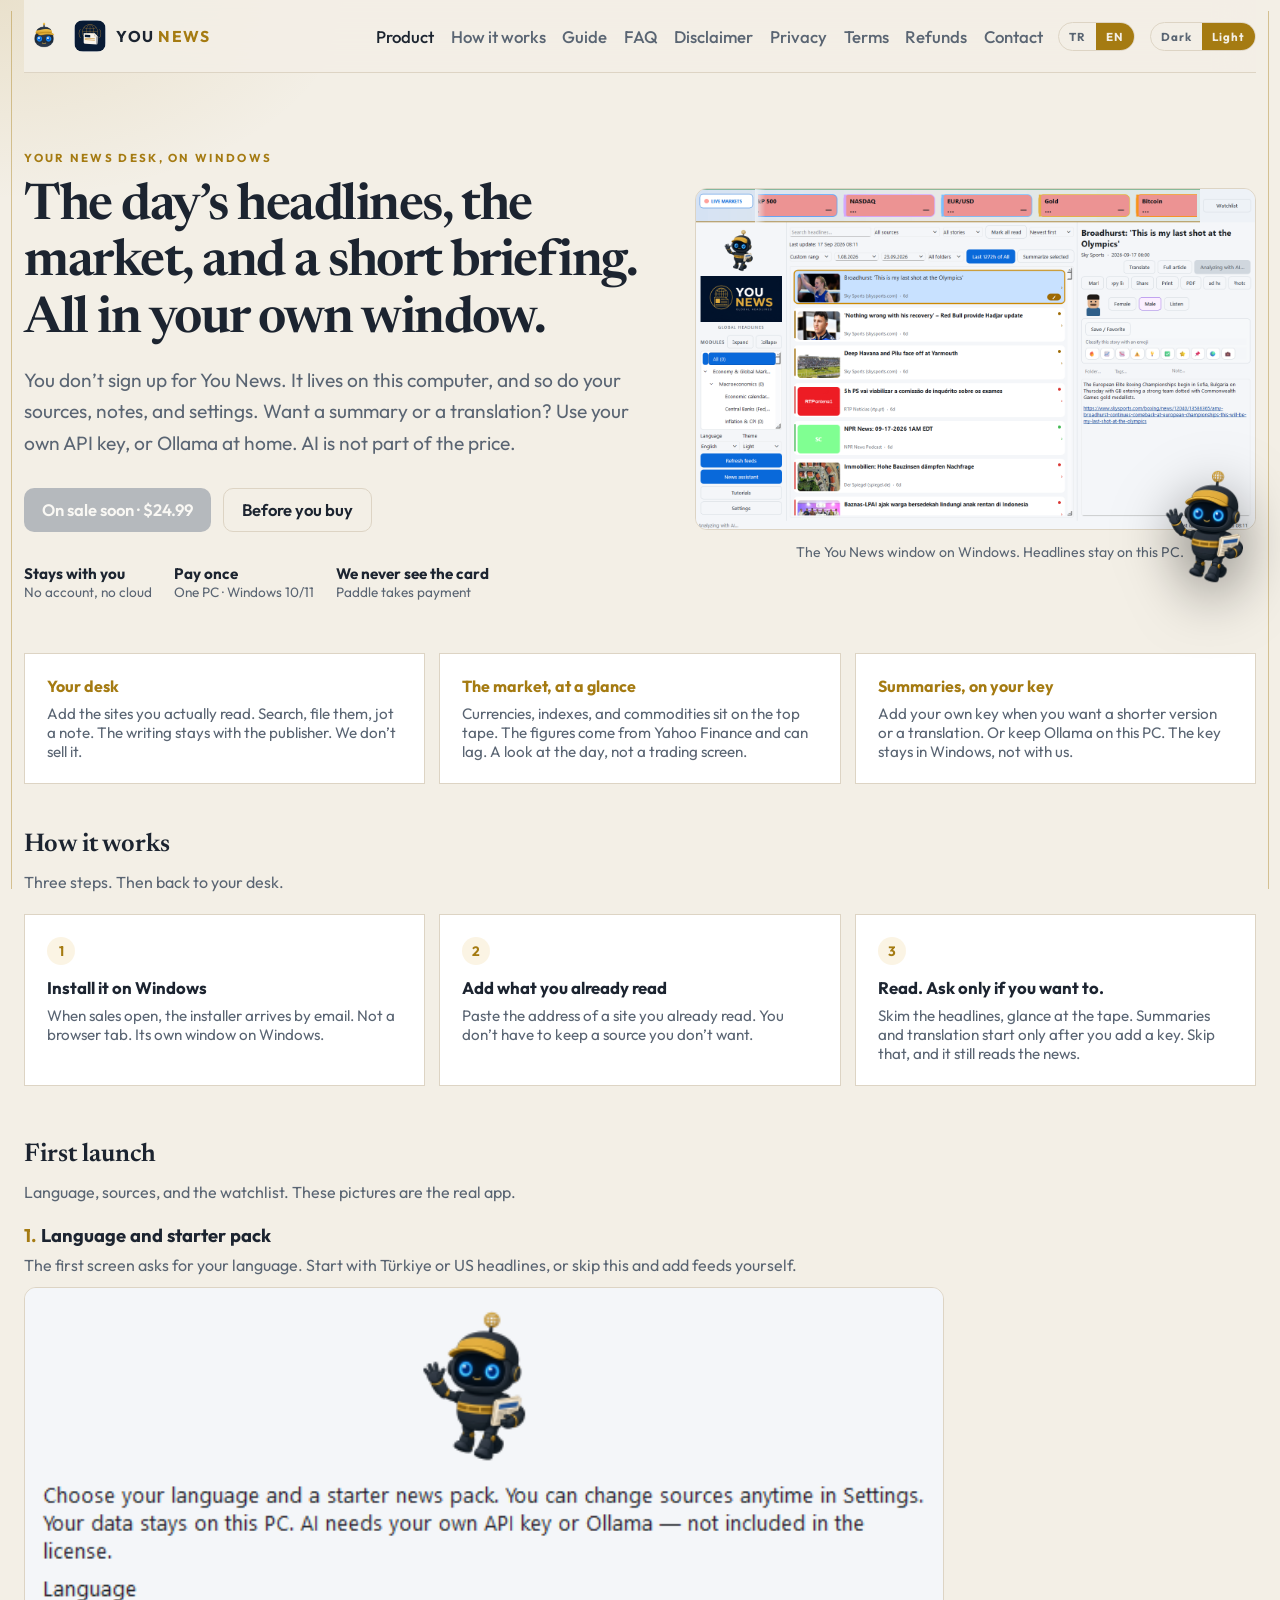
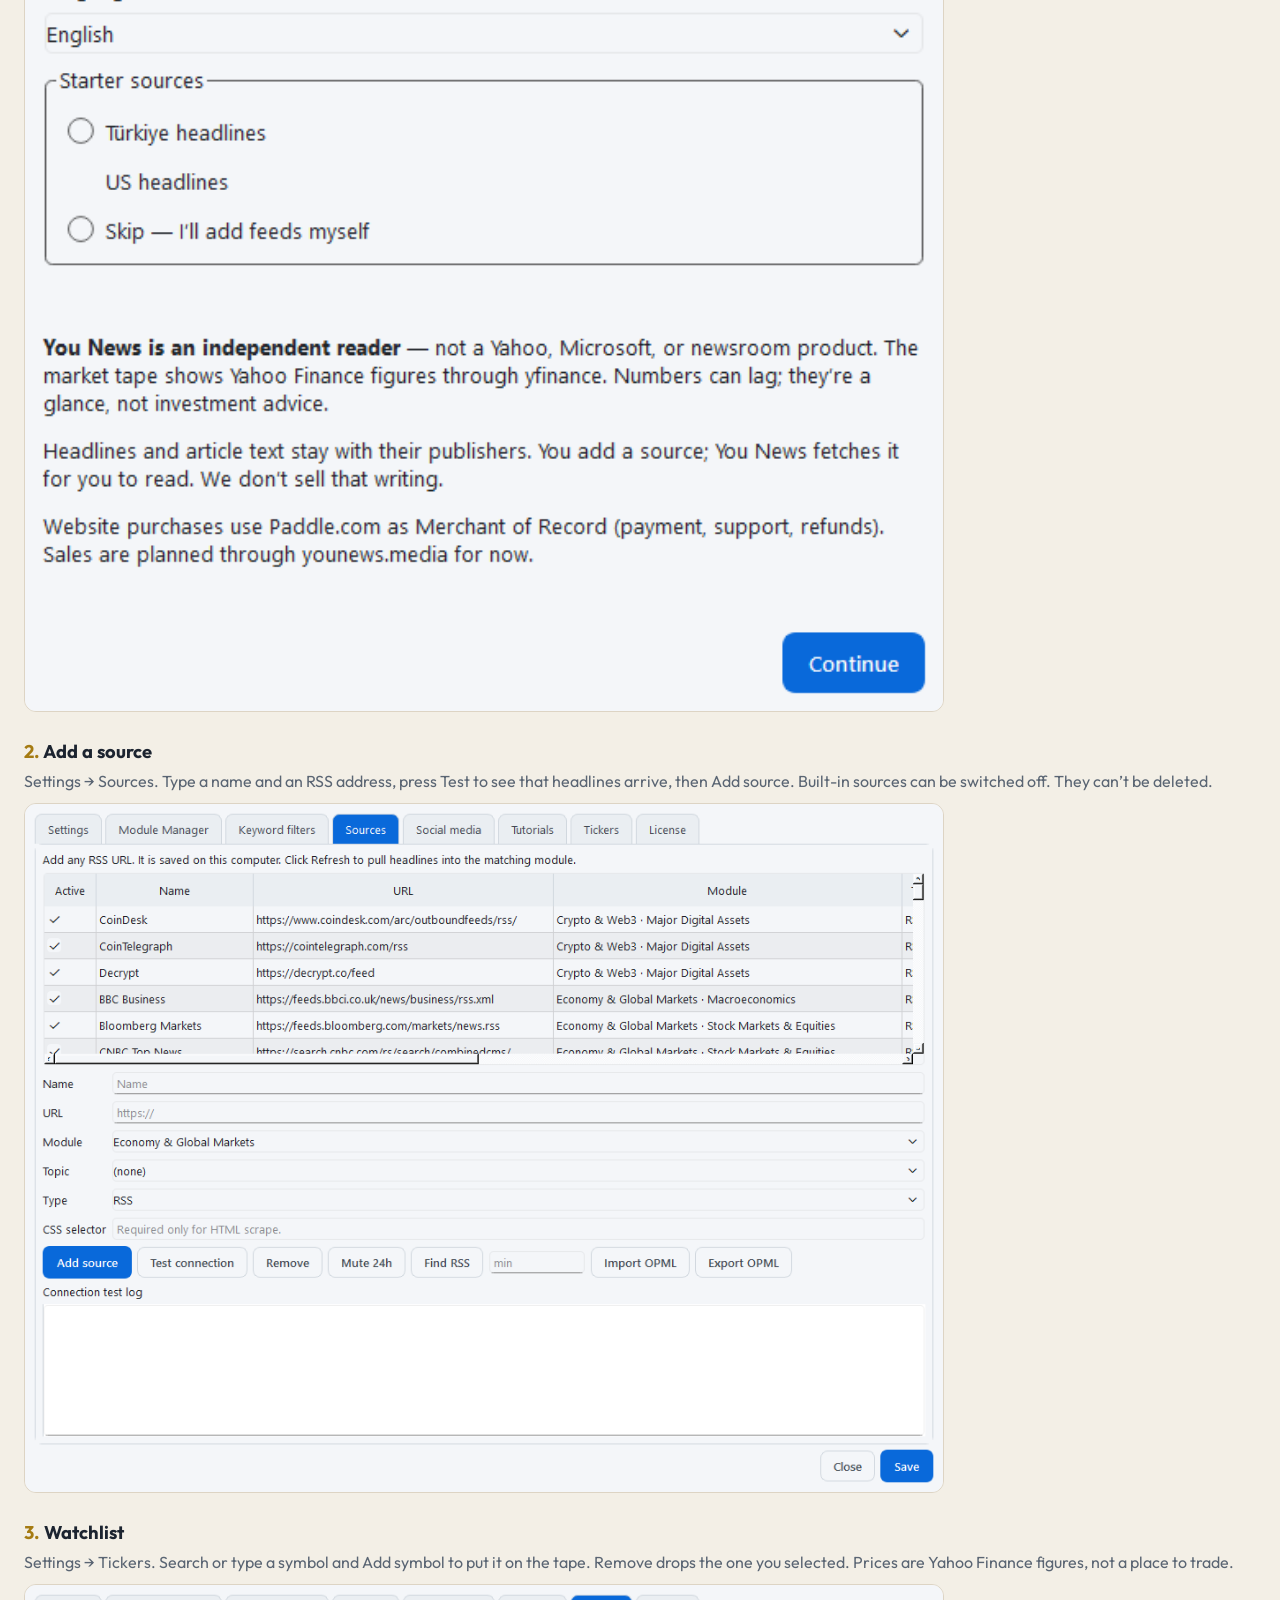
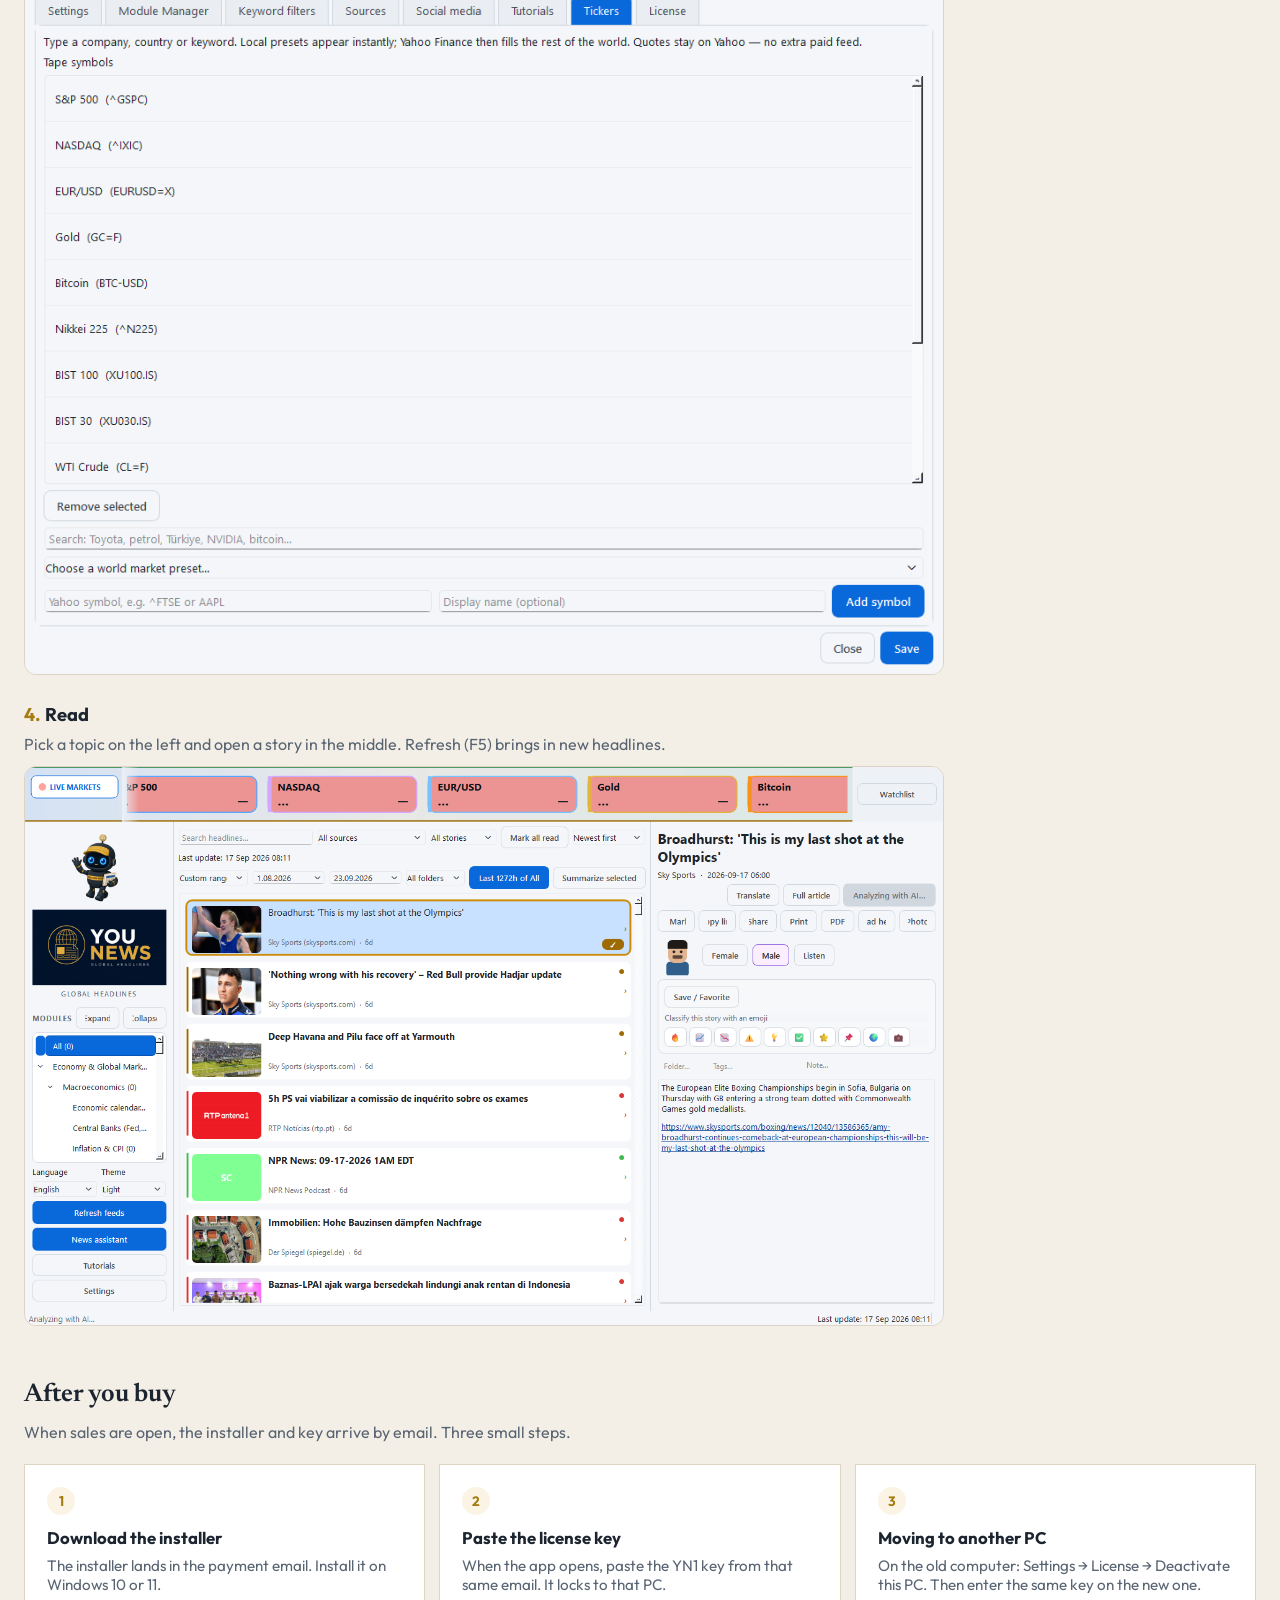
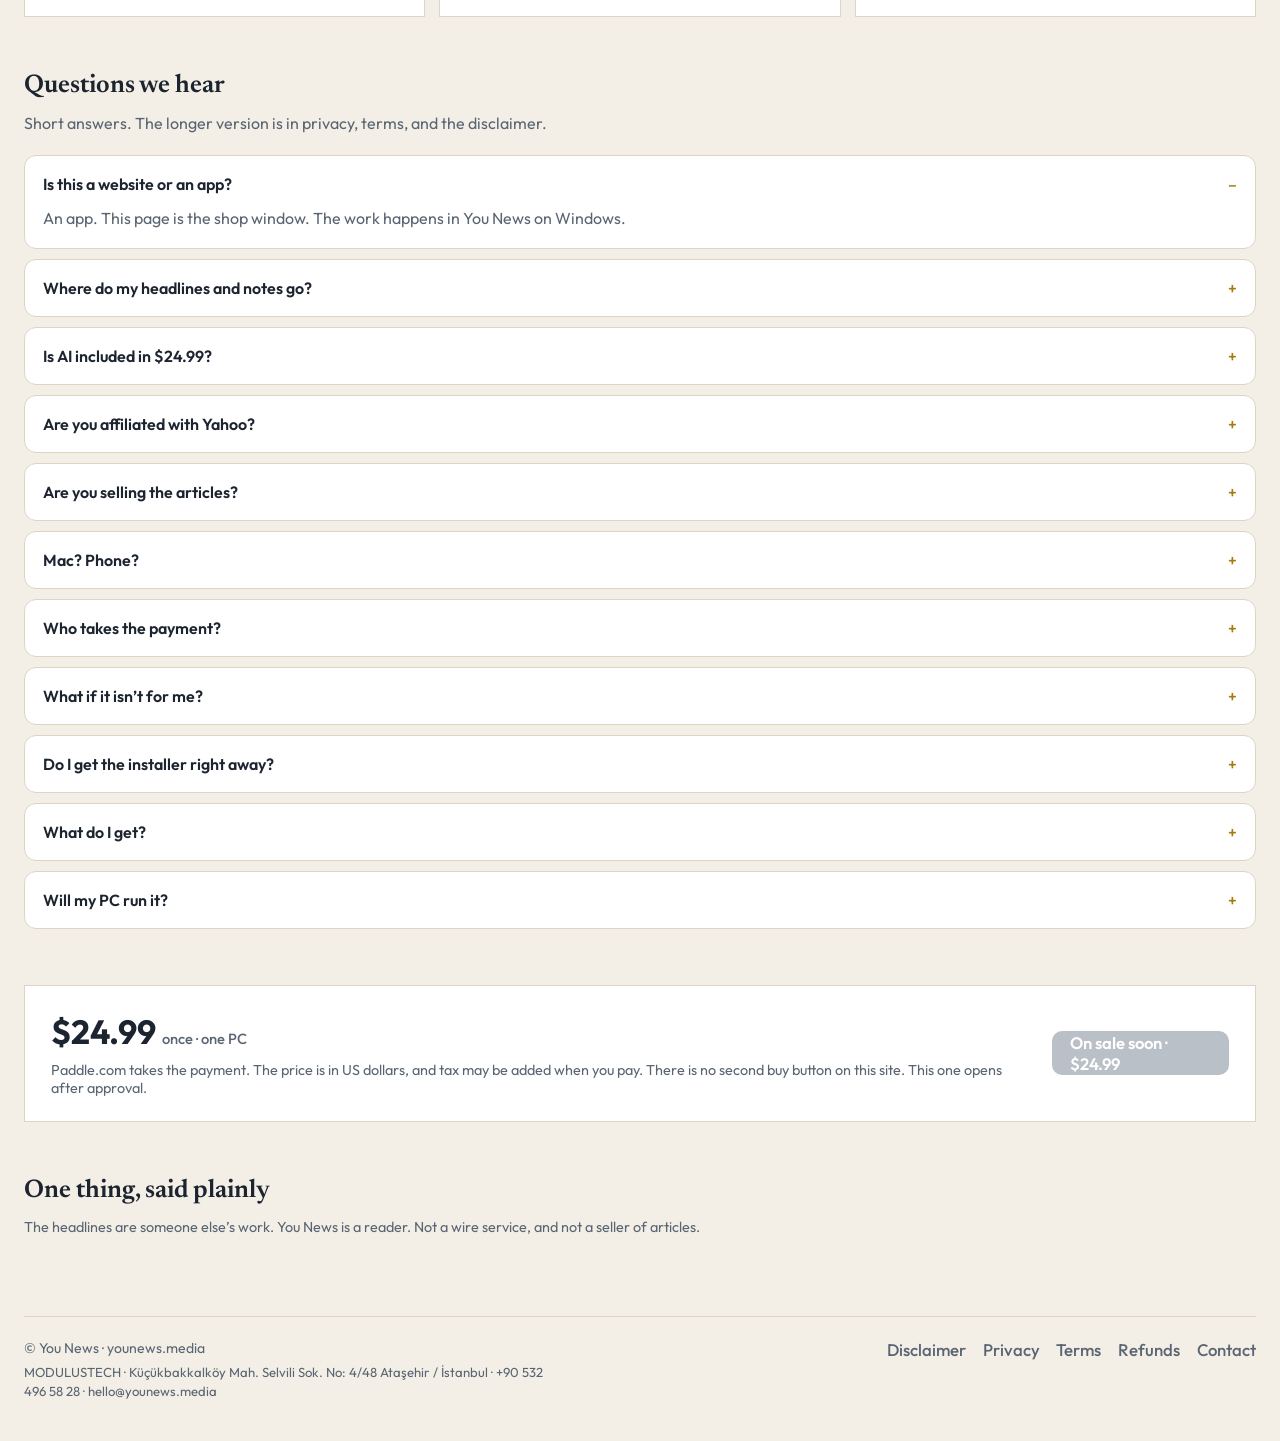
==== commit 1bb01952: "Ship pre-sale site polish: seller footer, Paddle links, system FAQ, version.json. Contact thanks kee" ====
--- a/index.html
+++ b/index.html
@@ -18,8 +18,8 @@
   <meta name="twitter:image" content="https://younews.media/assets/you_news_lockup.png">
   <link rel="icon" href="assets/you_news_mark.png" type="image/png" sizes="32x32">
   <link rel="apple-touch-icon" href="assets/you_news_mark.png">
-  <link rel="stylesheet" href="styles.css?v=25">
-  <script src="i18n.js?v=20" defer></script>
+  <link rel="stylesheet" href="styles.css?v=26">
+  <script src="i18n.js?v=21" defer></script>
 </head>
 <body>
   <header>
@@ -245,6 +245,10 @@
           <summary data-i18n="faq10_q">Ne alıyorum?</summary>
           <p data-i18n="faq10_a">Windows 10 veya 11 için You News, tek bilgisayara bağlı lisans ve güncellemeler. Yapay zekâ dahil değil; kendi anahtarınız veya Ollama. Mac ve telefon sürümü yok.</p>
         </details>
+        <details>
+          <summary data-i18n="faq11_q">Bilgisayarım yeter mi?</summary>
+          <p data-i18n="faq11_a">Windows 10 veya 11, 64 bit. En az 4 GB RAM (8 GB önerilir), internet bağlantısı ve yaklaşık 200 MB boş disk. Yapay zekâ fiyata dahil değil — kendi API anahtarınız veya Ollama gerekir.</p>
+        </details>
       </div>
     </section>
     <div class="price-card">
@@ -259,7 +263,10 @@
   </main>
   <footer>
     <div class="wrap footer-inner">
-      <span data-i18n="copyright">© You News · younews.media</span>
+      <div class="footer-meta">
+        <span data-i18n="copyright">© You News · younews.media</span>
+        <p class="footer-seller" data-i18n="footer_seller">MODULUSTECH · Küçükbakkalköy Mah. Selvili Sok. No: 4/48 Ataşehir / İstanbul · +90 532 496 58 28 · hello@younews.media</p>
+      </div>
       <nav>
         <a href="disclaimer.html" data-i18n="nav_disclaimer">Uyarılar</a>
         <a href="privacy.html" data-i18n="nav_privacy">Gizlilik</a>
--- a/styles.css
+++ b/styles.css
@@ -667,9 +667,14 @@
 
 .thanks {
   text-align: left;
+  grid-column: 1 / -1;
 }
 .thanks h2 { margin: 0 0 10px; }
 .thanks .btn { margin-top: 8px; }
+#form-card[hidden],
+#thanks[hidden] {
+  display: none !important;
+}
 .form-err { color: #f08888; margin-top: 8px; }
 .hp {
   position: absolute;
@@ -693,6 +698,21 @@
   justify-content: space-between;
   gap: 16px;
   flex-wrap: wrap;
+  align-items: flex-start;
+}
+
+.footer-meta {
+  display: flex;
+  flex-direction: column;
+  gap: 6px;
+  max-width: min(520px, 100%);
+}
+
+.footer-seller {
+  margin: 0;
+  font-size: 0.82rem;
+  line-height: 1.45;
+  color: var(--muted);
 }
 
 .header-tools {
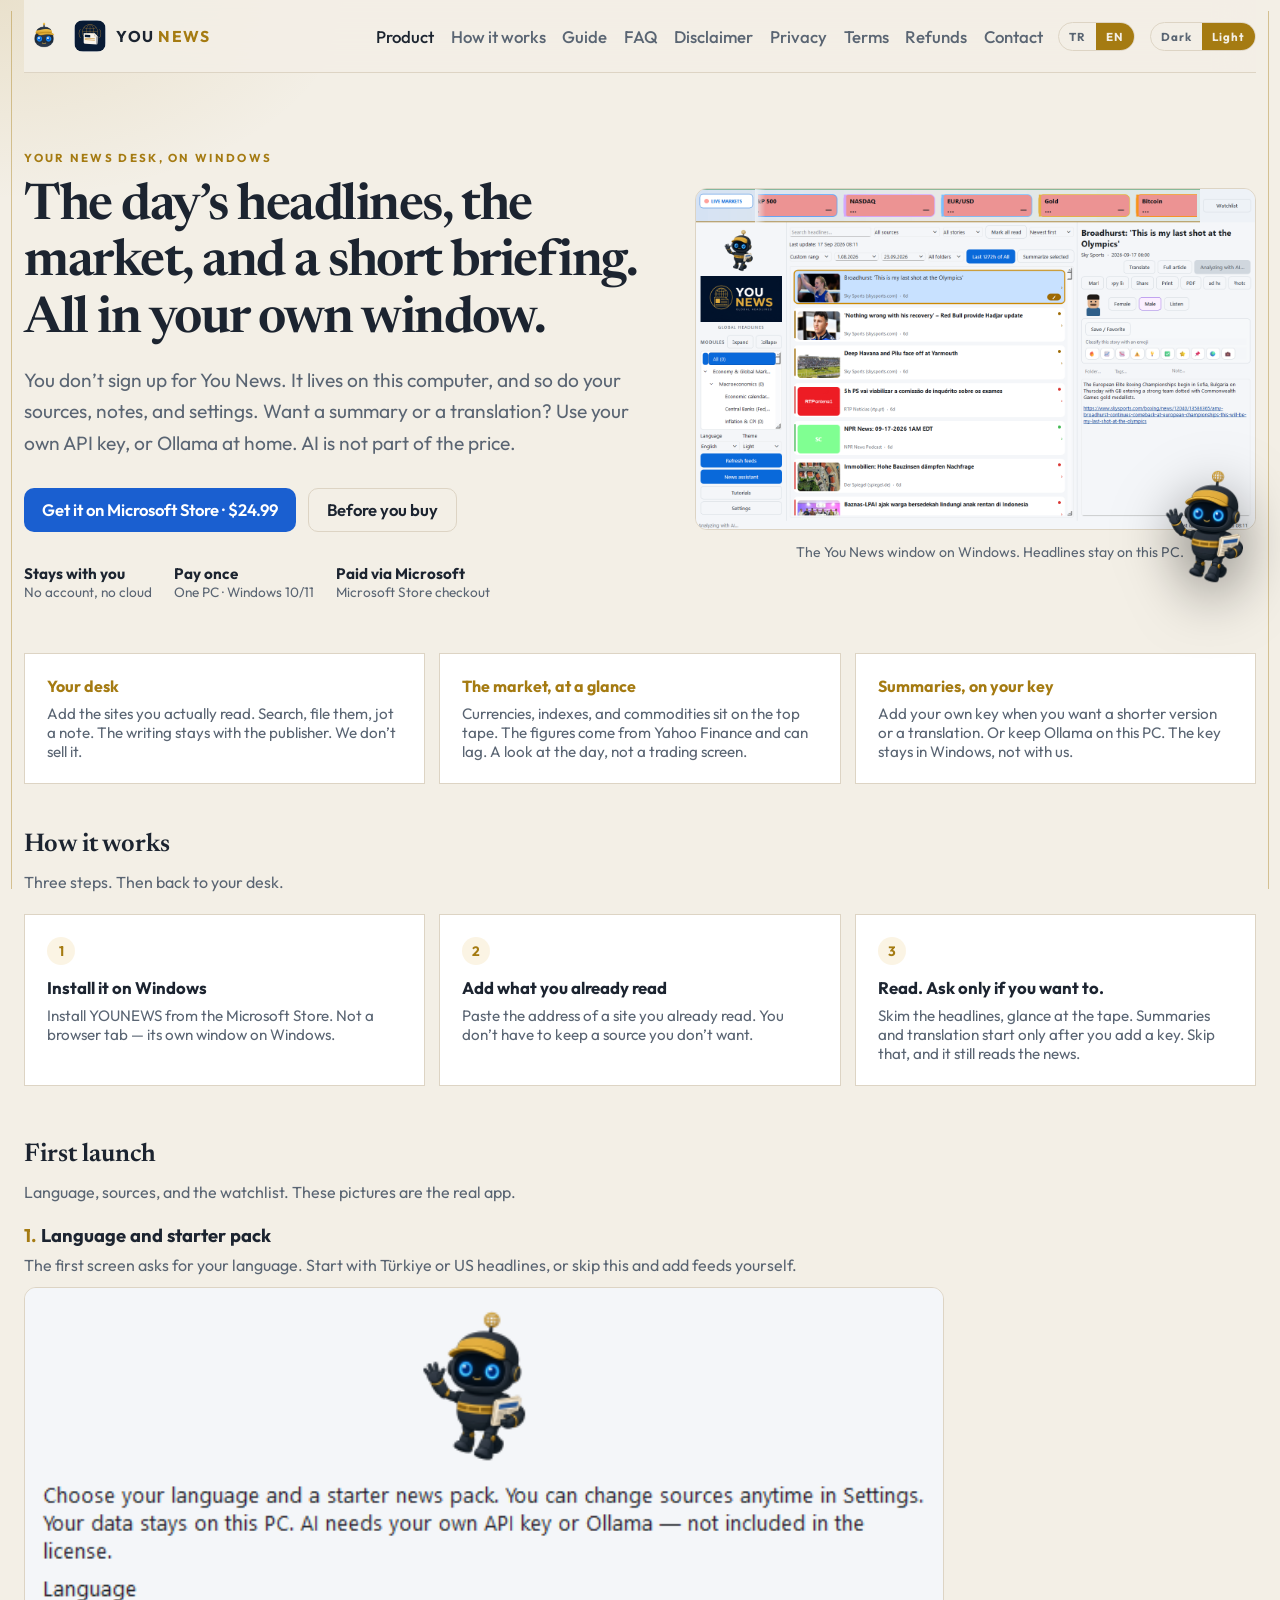
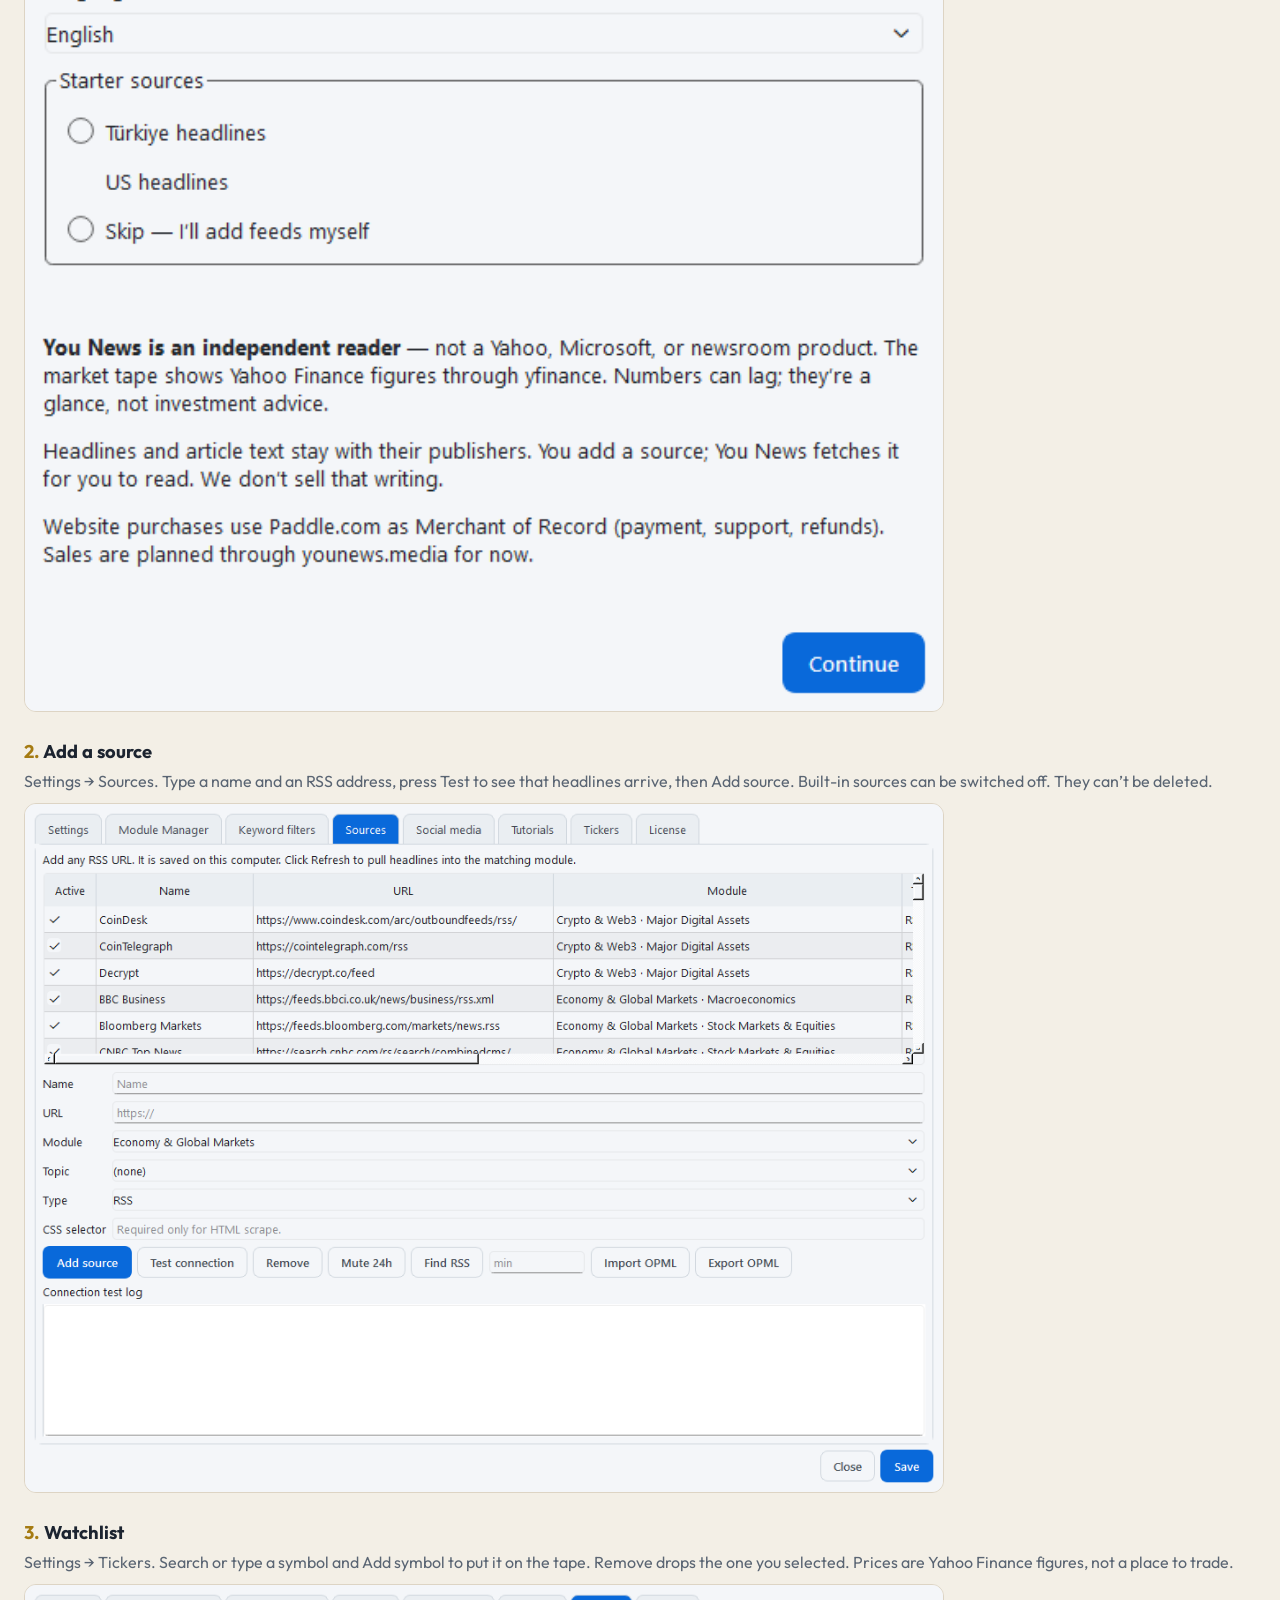
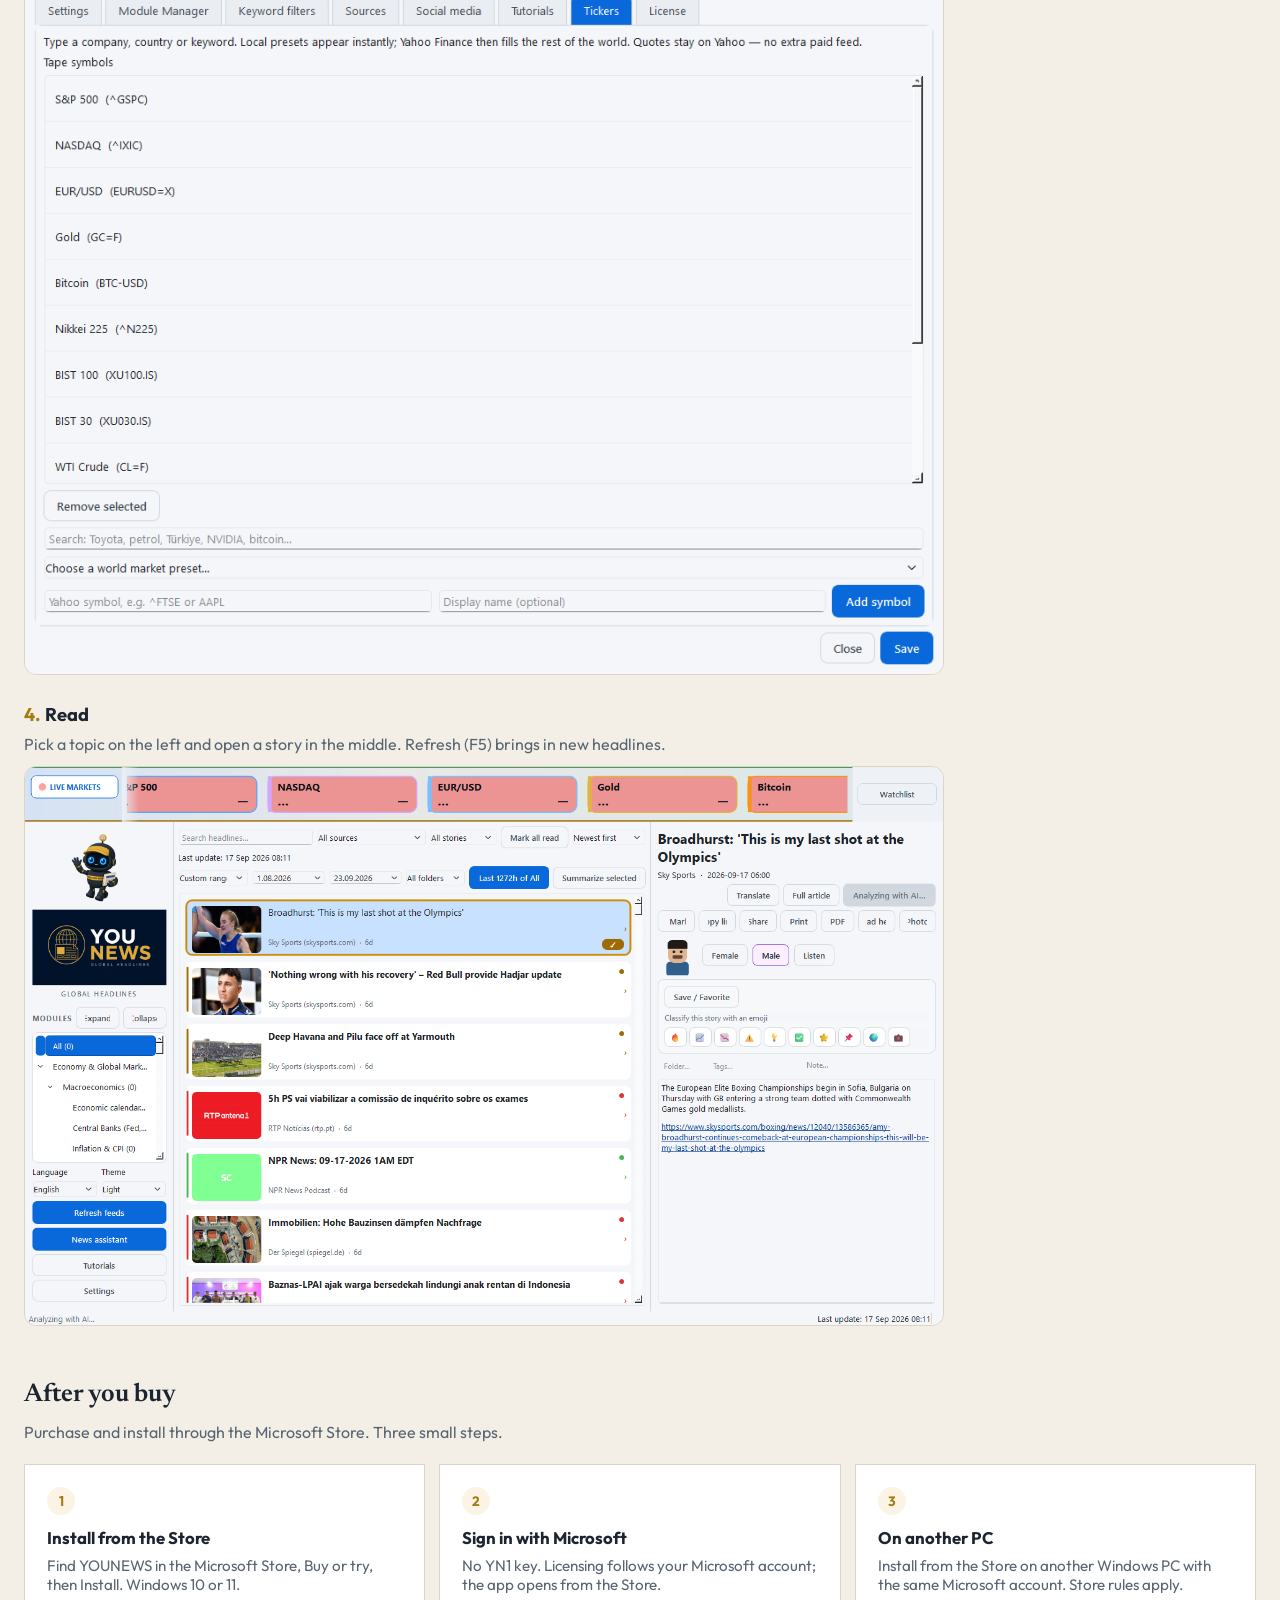
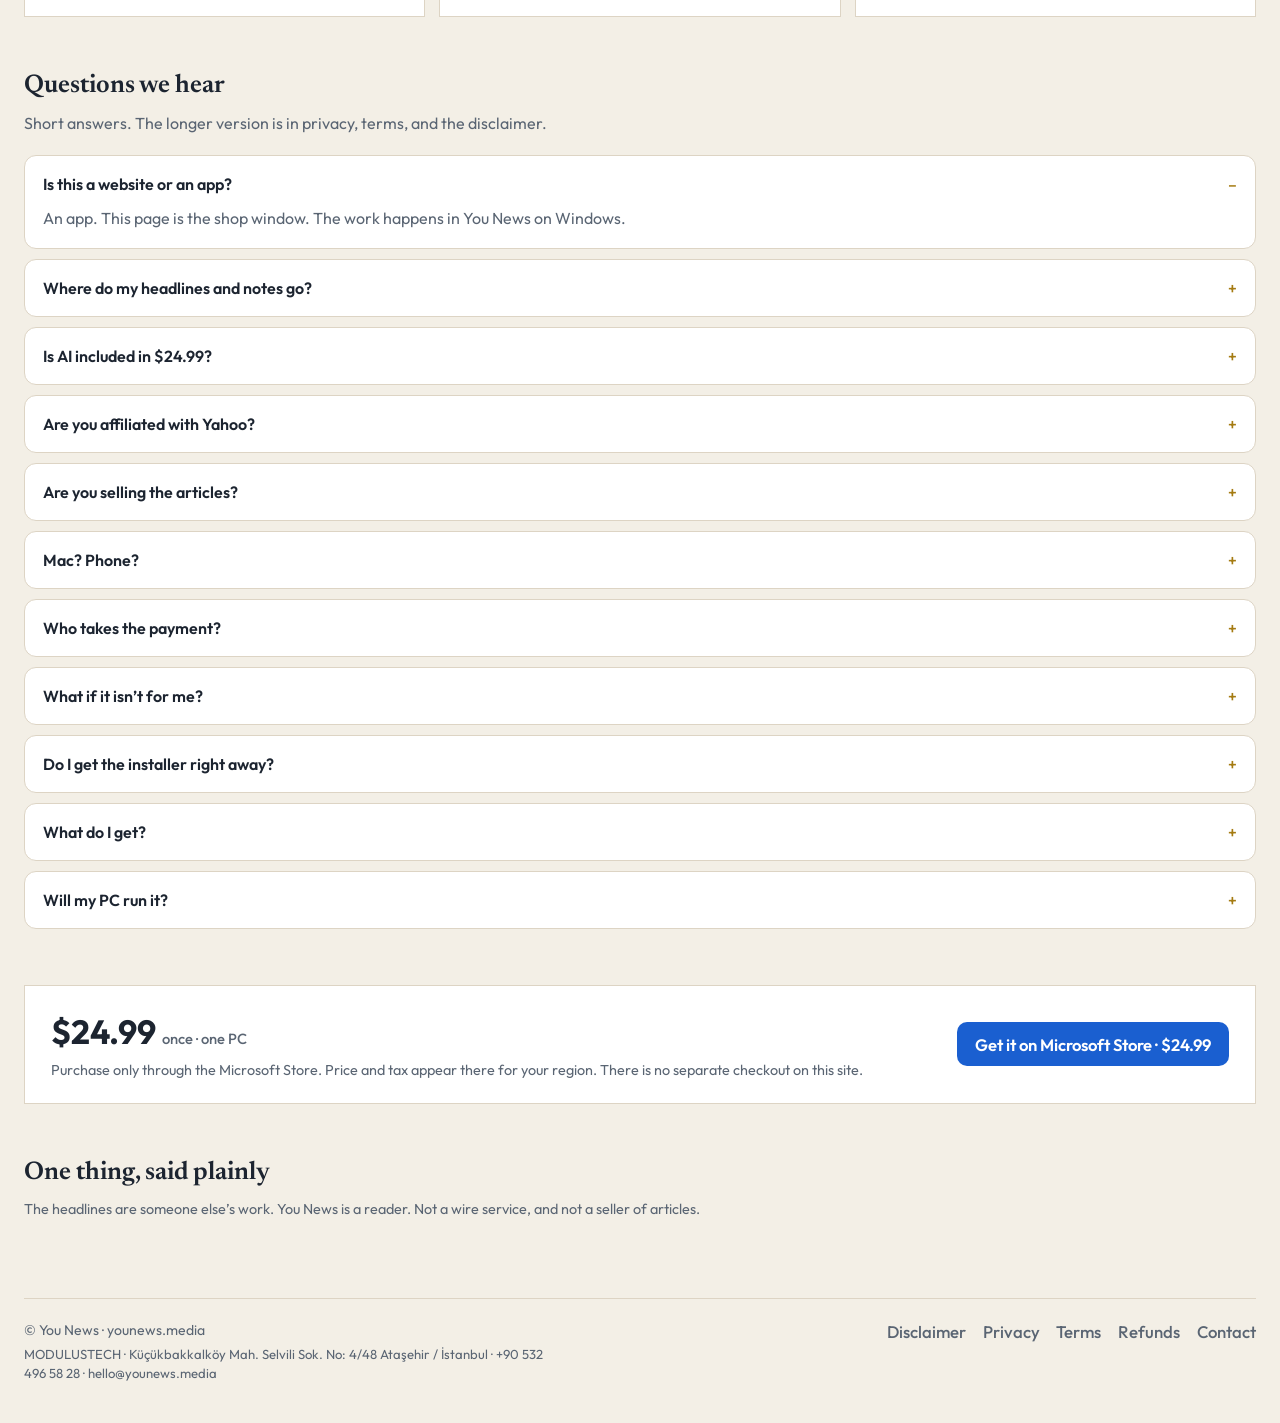
==== commit ee7afe9c: "Route checkout to Microsoft Store instead of Paddle. Co-authored-by: Cursor <cursoragent@cursor.com>" ====
--- a/index.html
+++ b/index.html
@@ -19,7 +19,8 @@
   <link rel="icon" href="assets/you_news_mark.png" type="image/png" sizes="32x32">
   <link rel="apple-touch-icon" href="assets/you_news_mark.png">
   <link rel="stylesheet" href="styles.css?v=26">
-  <script src="i18n.js?v=21" defer></script>
+  <script src="i18n.js?v=22" defer></script>
+  <script src="store.js?v=1" defer></script>
 </head>
 <body>
   <header>
@@ -61,13 +62,13 @@
         <h1 data-i18n="hero">Günün haberleri, piyasa ve kısa bir brifing. Hepsi sizin pencerenizde.</h1>
         <p class="lead" data-i18n="lead">You News’e üye olmazsınız. Program bu bilgisayarda durur; okuduğunuz siteler, notlarınız ve ayarlarınız sizde kalır. Bir haberi özetletmek veya çevirmek isterseniz kendi API anahtarınızı ya da evdeki Ollama’yı bağlarsınız. Yapay zekâ ücretin içinde değil.</p>
         <div class="actions">
-          <a class="btn" id="buy" href="#price" aria-disabled="true" tabindex="-1" data-i18n="buy">Yakında satışta · $24.99</a>
+          <a class="btn" id="buy" data-store-buy href="ms-windows-store://pdp/?PFN=MODULUSTECH.YOUNEWS_6w2d1brm94m3m" data-i18n="buy">Microsoft Store’dan al · $24.99</a>
           <a class="btn-ghost" href="disclaimer.html" data-i18n="learn">Satın almadan önce</a>
         </div>
         <div class="stats">
           <div><b data-i18n="stat1_k">Sizde kalır</b><span data-i18n="stat1">Hesap yok, bulut yok</span></div>
           <div><b data-i18n="stat2_k">Bir kez ödeyin</b><span data-i18n="stat2">Tek bilgisayar · Windows 10/11</span></div>
-          <div><b data-i18n="stat3_k">Kart bize gelmez</b><span data-i18n="stat3">Ödemeyi Paddle alır</span></div>
+          <div><b data-i18n="stat3_k">Ödeme Microsoft’ta</b><span data-i18n="stat3">Microsoft Store üzerinden</span></div>
         </div>
       </div>
       <div class="hero-visual">
@@ -111,7 +112,7 @@
       <div class="steps">
         <article>
           <h3 data-i18n="how1_t">Windows’a kurun</h3>
-          <p data-i18n="how1">Satış açılınca kurulum dosyası e-postanıza gelir. Tarayıcı sekmesi değil; Windows’ta kendi penceresi.</p>
+          <p data-i18n="how1">Microsoft Store’dan YOUNEWS’i kurun. Tarayıcı sekmesi değil; Windows’ta kendi penceresi.</p>
         </article>
         <article>
           <h3 data-i18n="how2_t">Okuduğunuz yerleri ekleyin</h3>
@@ -182,20 +183,20 @@
     <section class="section" id="after">
       <div class="section-head">
         <h2 data-i18n="after_t">Satın alınca</h2>
-        <p data-i18n="after_lead">Satış açıldığında kurulum ve anahtar e-postayla gelir. Üç küçük adım.</p>
+        <p data-i18n="after_lead">Satın alma ve kurulum Microsoft Store üzerinden. Üç küçük adım.</p>
       </div>
       <div class="steps">
         <article>
-          <h3 data-i18n="after1_t">Kurulumu indirin</h3>
-          <p data-i18n="after1">Kurulum dosyası ödeme e-postasına düşer. Windows 10 veya 11 bilgisayarınıza kurun.</p>
-        </article>
-        <article>
-          <h3 data-i18n="after2_t">Lisans anahtarını yapıştırın</h3>
-          <p data-i18n="after2">Aynı e-postadaki YN1 anahtarını uygulama açılınca yapıştırın. Anahtar o bilgisayara bağlanır.</p>
-        </article>
-        <article>
-          <h3 data-i18n="after3_t">Bilgisayar değiştirirseniz</h3>
-          <p data-i18n="after3">Önce eski bilgisayarda Ayarlar → Lisans → Bu PC’de kapat. Sonra yeni bilgisayarda aynı anahtarı yazın.</p>
+          <h3 data-i18n="after1_t">Store’dan kurun</h3>
+          <p data-i18n="after1">Microsoft Store’da YOUNEWS’i bulun, Satın al veya Dene, sonra Yükle. Windows 10 veya 11.</p>
+        </article>
+        <article>
+          <h3 data-i18n="after2_t">Microsoft hesabınızla açın</h3>
+          <p data-i18n="after2">YN1 anahtarı gerekmez. Lisans Microsoft hesabınıza bağlıdır; uygulama Store üzerinden açılır.</p>
+        </article>
+        <article>
+          <h3 data-i18n="after3_t">Başka bir PC’de</h3>
+          <p data-i18n="after3">Aynı Microsoft hesabıyla Store’dan diğer Windows bilgisayarınıza da kurabilirsiniz. Store kuralları geçerlidir.</p>
         </article>
       </div>
     </section>
@@ -231,15 +232,15 @@
         </details>
         <details>
           <summary data-i18n="faq7_q">Ödemeyi kim alıyor?</summary>
-          <p data-i18n="faq7_a">Ödemeyi Paddle.com alır. Bu sitede tek ödeme yeri odur; kart numaranız bize ulaşmaz. Fiyat dolar cinsindendir. Paddle, ödeme anında KDV gibi bir vergi ekleyebilir.</p>
+          <p data-i18n="faq7_a">Ödemeyi Microsoft Store alır. Kart numaranız bize ulaşmaz. Fiyat ve vergi (KDV vb.) Store’da, bölgenize göre görünür.</p>
         </details>
         <details>
           <summary data-i18n="faq8_q">Beğenmezsem?</summary>
-          <p data-i18n="faq8_a">Bu siteden aldıysanız 14 gün içinde hello@younews.media yazın. Lisansı paylaşmamış veya kırmamış olmanız gerekir. İadeyi Paddle yürütür.</p>
+          <p data-i18n="faq8_a">Satın alma Microsoft Store üzerindenyse iade ve destek Store politikalarına göredir. Uygulama sorunu için hello@younews.media yazın.</p>
         </details>
         <details>
           <summary data-i18n="faq9_q">Dosya hemen iner mi?</summary>
-          <p data-i18n="faq9_a">Satış açılınca evet: kurulum ve lisans anahtarı ödeme e-postasına gelir. Şimdilik satış kapalı. Takılırsanız hello@younews.media yazın.</p>
+          <p data-i18n="faq9_a">Evet — Store’dan Yükle deyince uygulama iner. Ayrı kurulum dosyası veya YN1 anahtarı yok. Takılırsanız hello@younews.media yazın.</p>
         </details>
         <details>
           <summary data-i18n="faq10_q">Ne alıyorum?</summary>
@@ -254,9 +255,9 @@
     <div class="price-card">
       <div>
         <p class="price" id="price">$24.99 <span data-i18n="price_note">bir kez · tek PC</span></p>
-        <p class="note" data-i18n="checkout">Ödemeyi Paddle.com alır. Fiyat dolar cinsindendir; ödeme anında vergi eklenebilir. Sitede ikinci bir satın al düğmesi yok. Onay gelince bu düğme açılır.</p>
-      </div>
-      <a class="btn" href="#price" aria-disabled="true" tabindex="-1" data-i18n="buy">Yakında satışta · $24.99</a>
+        <p class="note" data-i18n="checkout">Satın alma yalnızca Microsoft Store üzerinden. Fiyat ve vergi Store’da, bölgenize göre görünür. Bu sitede ayrı bir ödeme formu yok.</p>
+      </div>
+      <a class="btn" data-store-buy href="ms-windows-store://pdp/?PFN=MODULUSTECH.YOUNEWS_6w2d1brm94m3m" data-i18n="buy">Microsoft Store’dan al · $24.99</a>
     </div>
     <h2 data-i18n="important_t">Bir şeyi net söyleyelim</h2>
     <p class="note" data-i18n="important">Manşetler başkalarının emeği. You News bir okuyucu: ajans değil, haber satıcısı değil.</p>
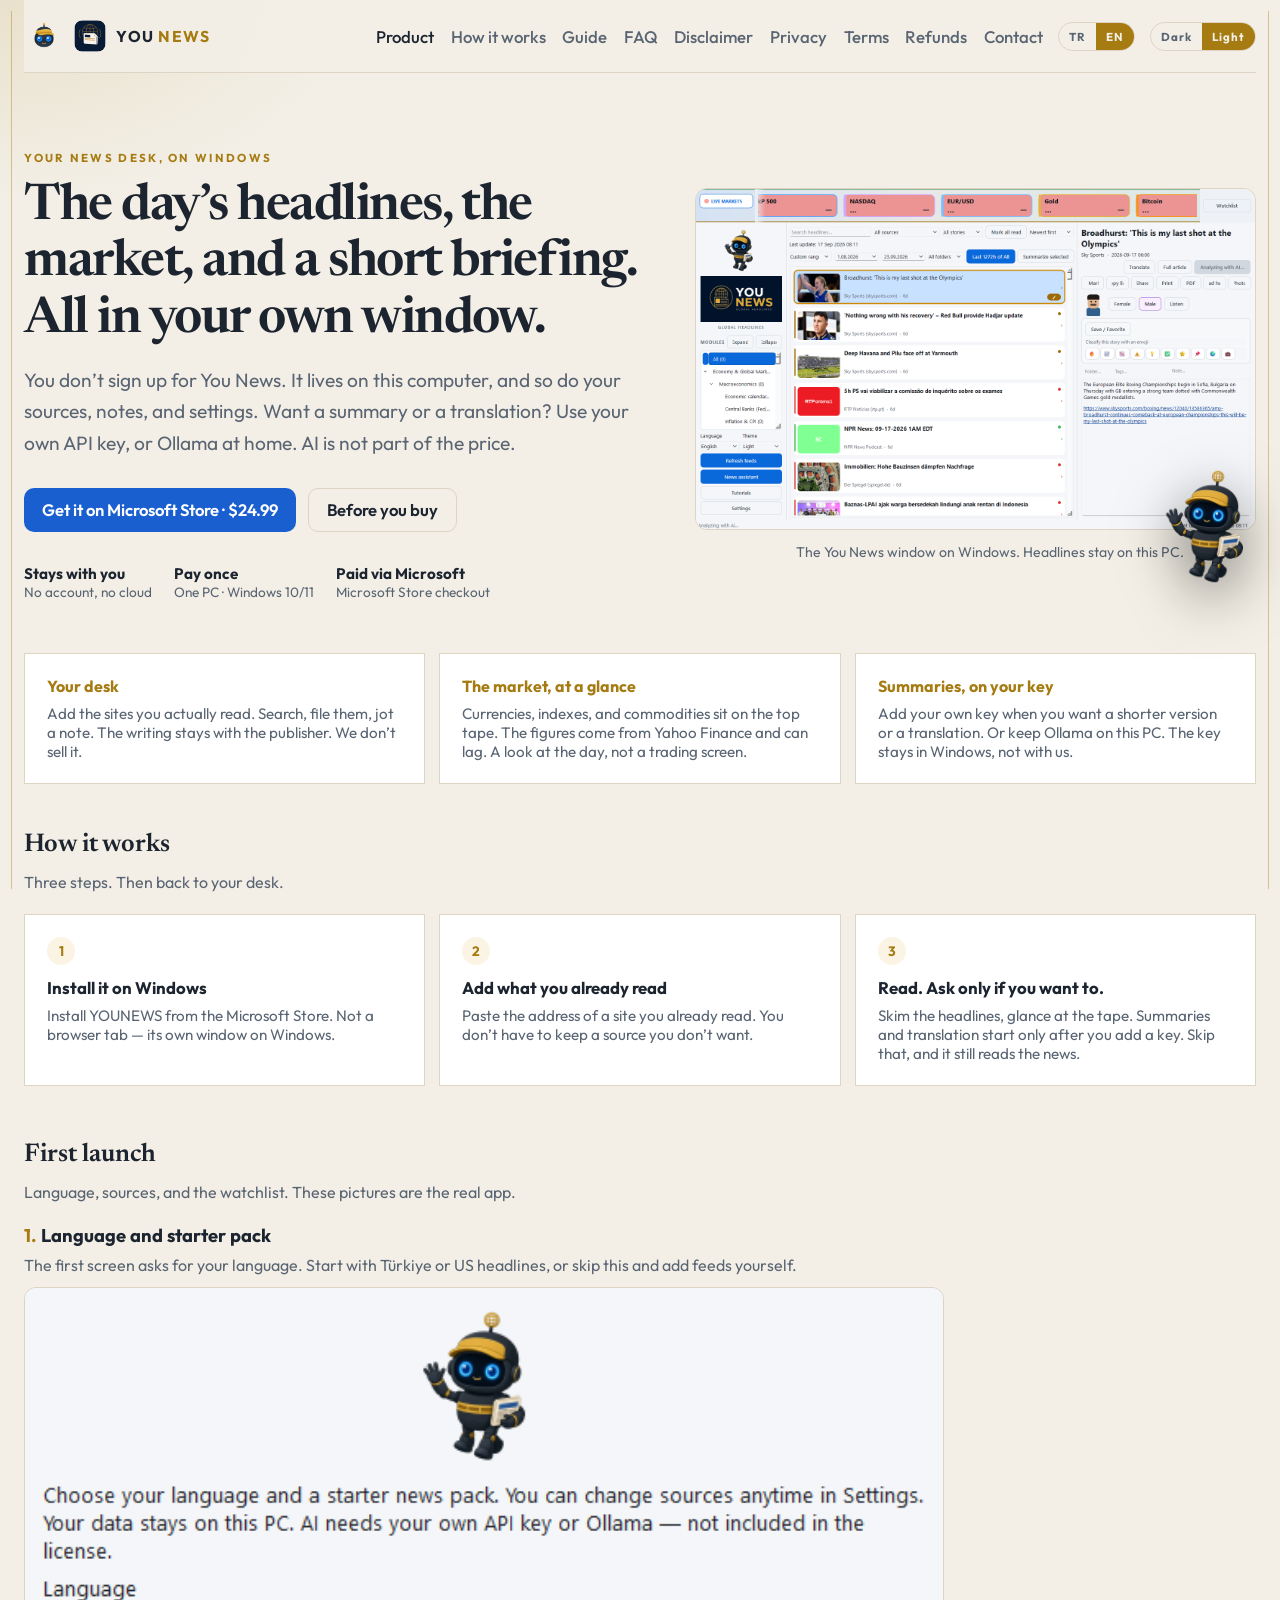
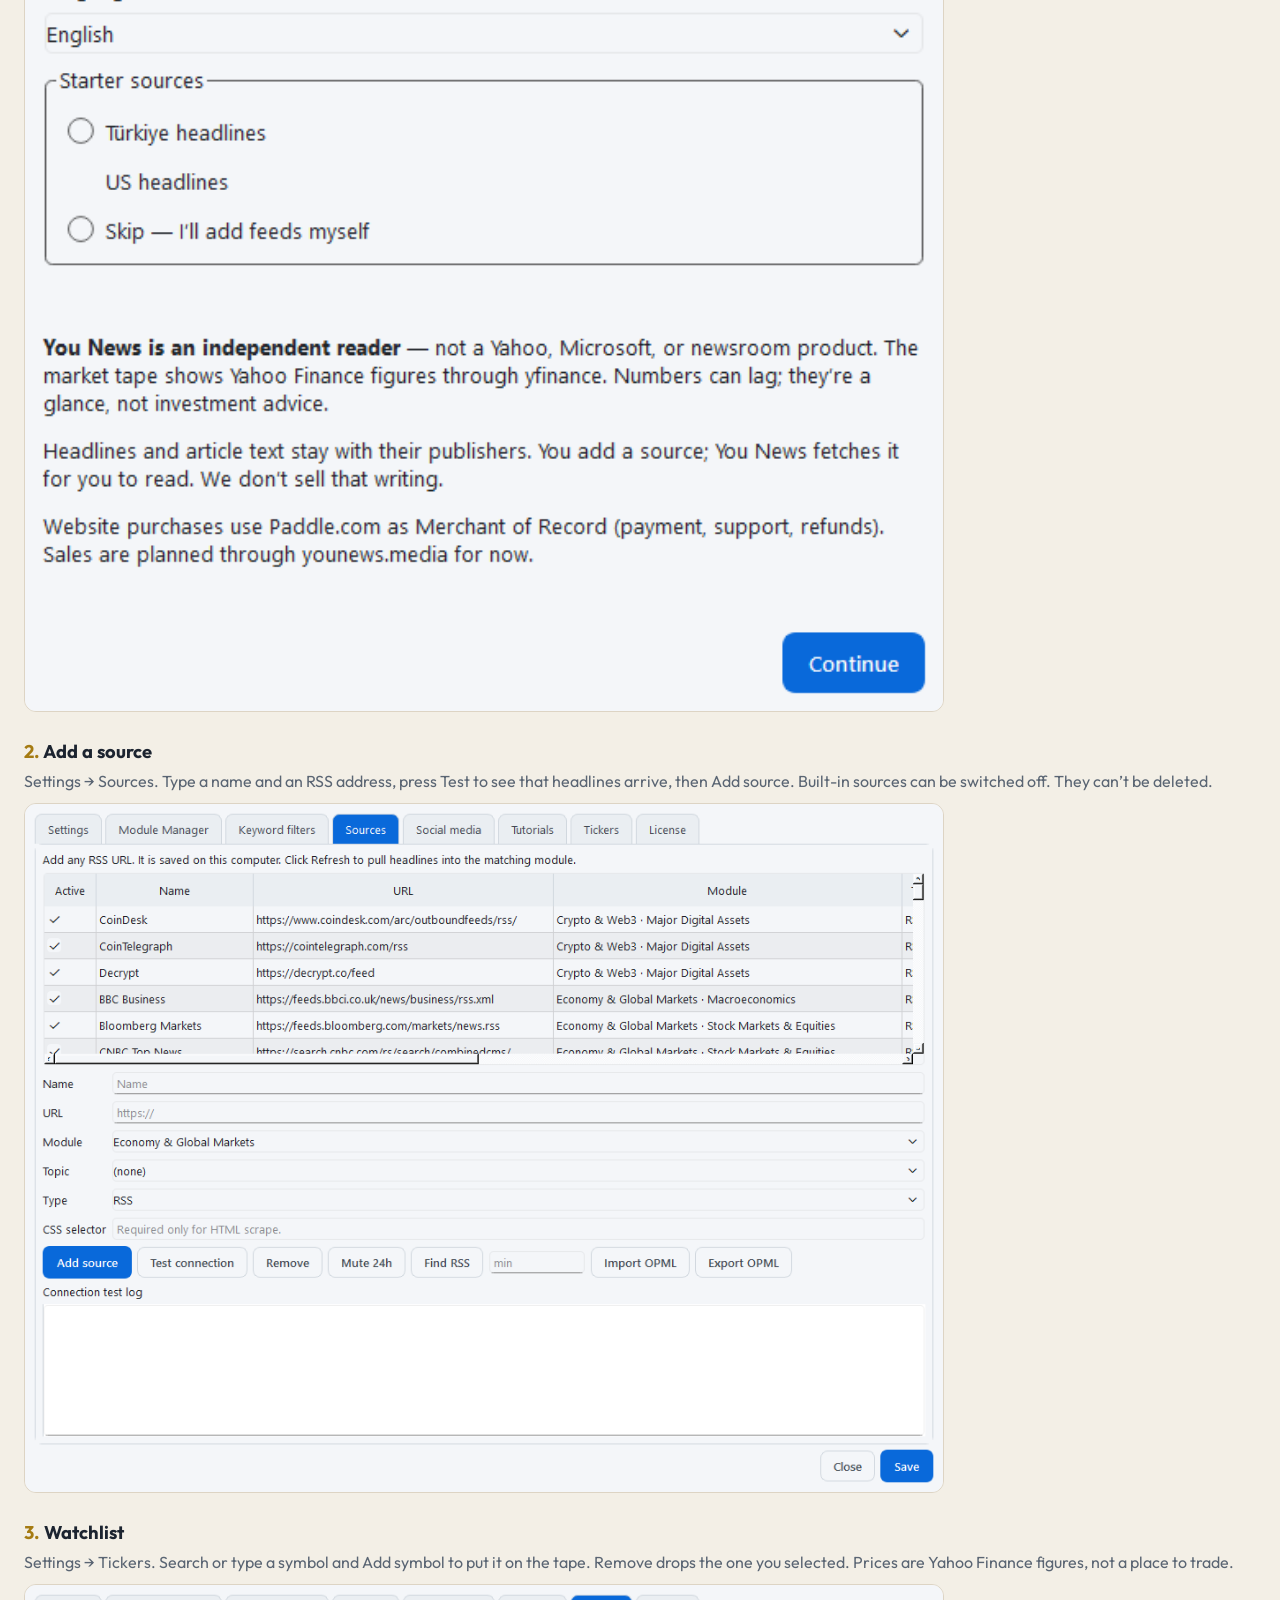
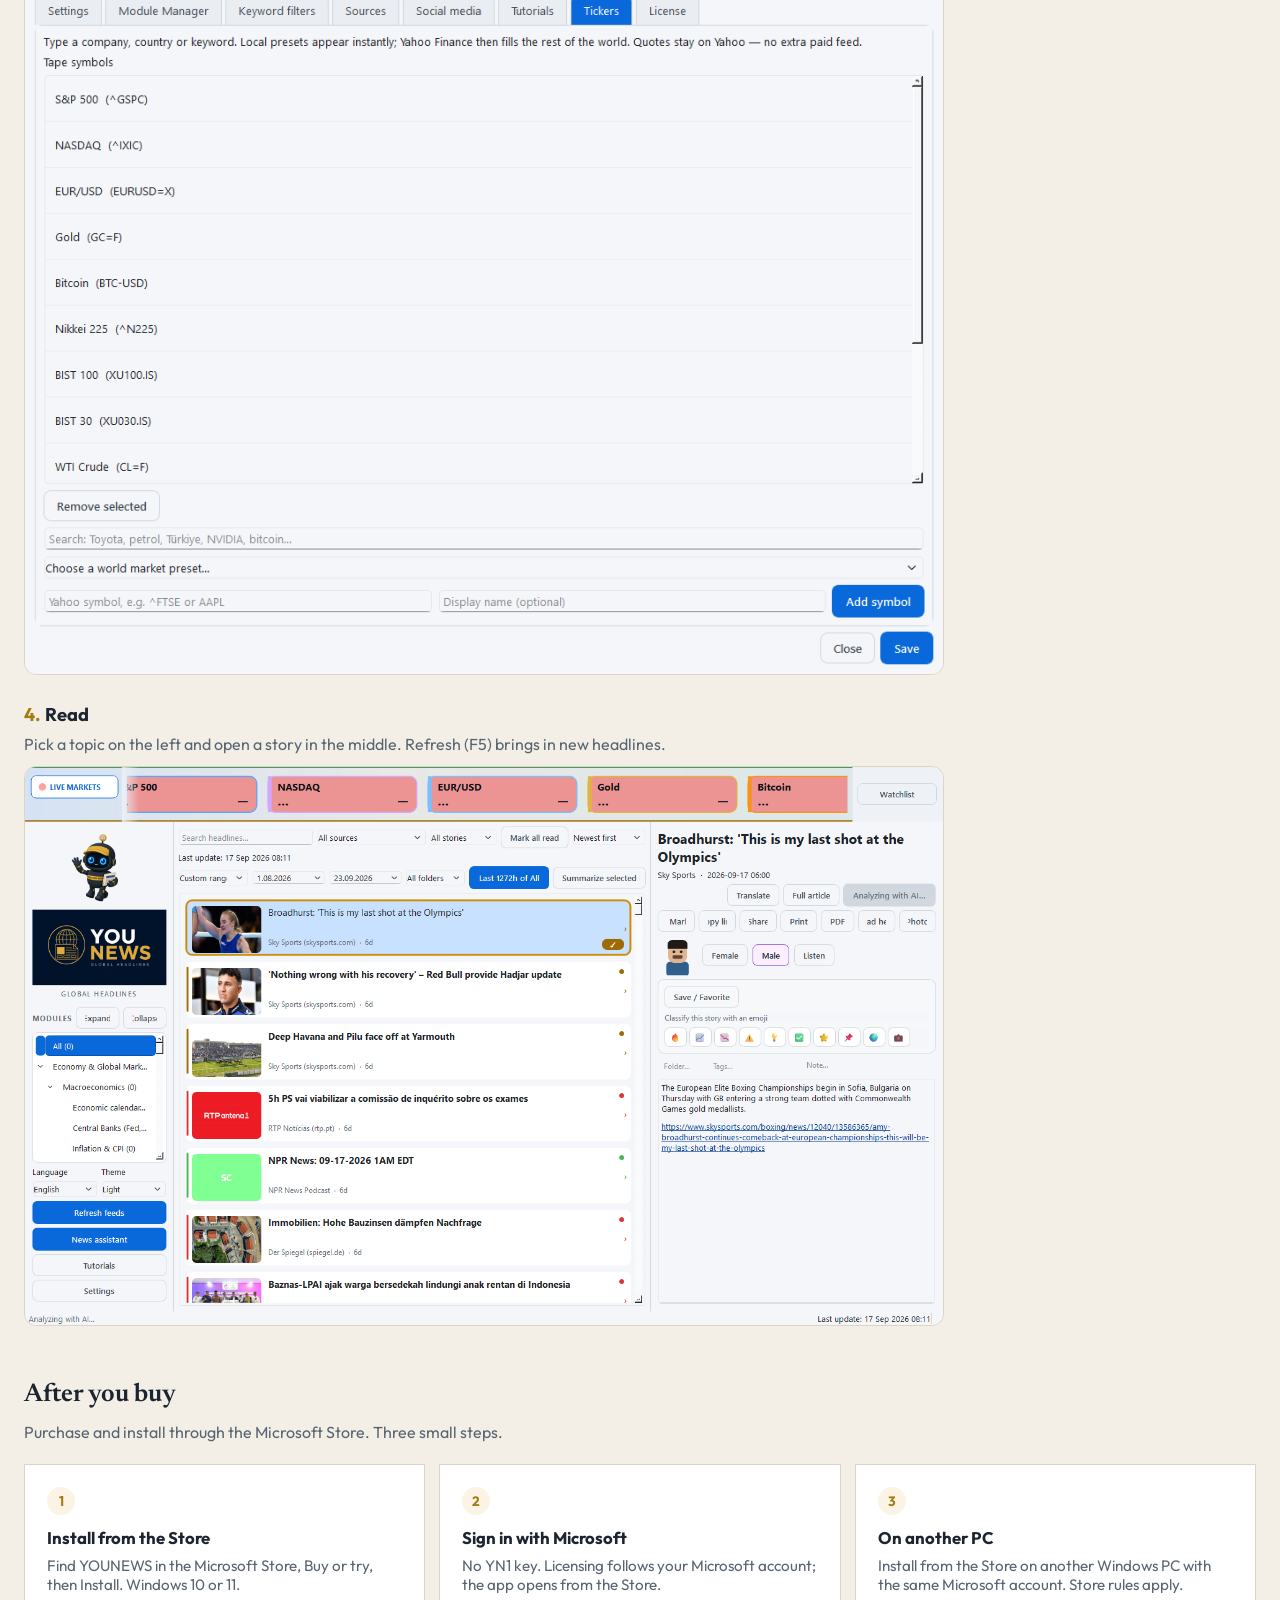
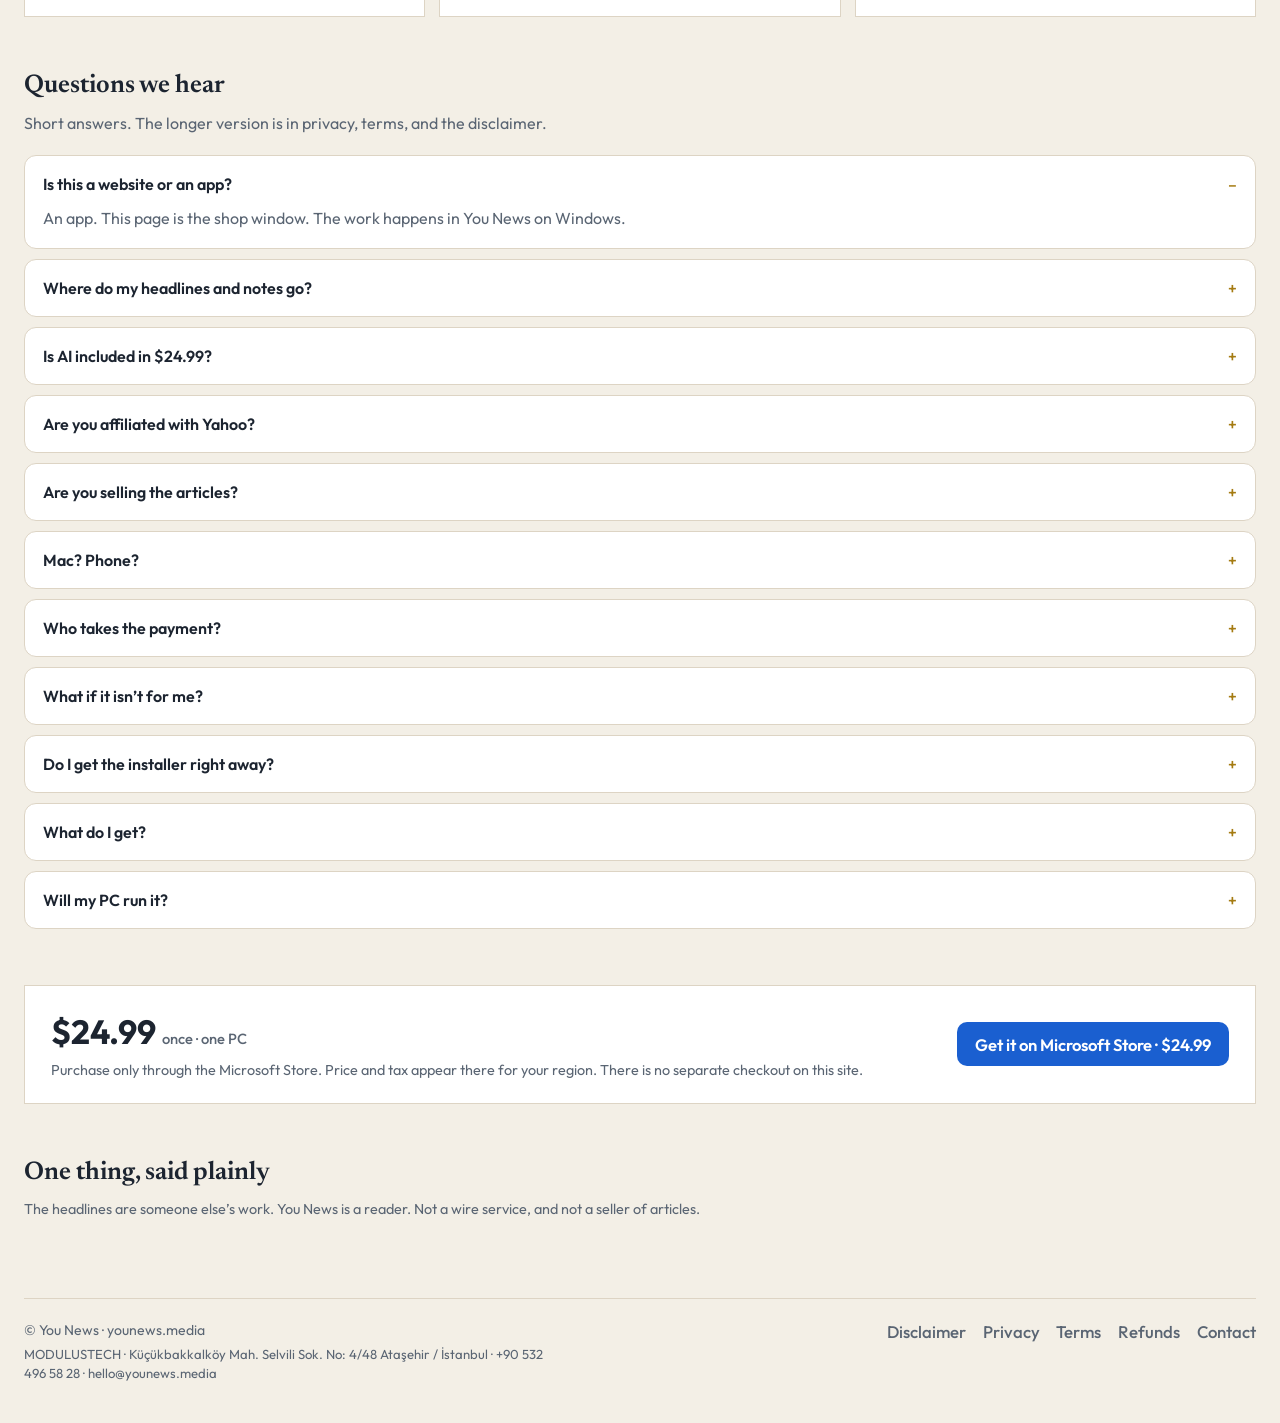
==== commit 72fed624: "Use Store ID 9P07VBL4760N for buy links. Co-authored-by: Cursor <cursoragent@cursor.com>" ====
--- a/index.html
+++ b/index.html
@@ -20,7 +20,7 @@
   <link rel="apple-touch-icon" href="assets/you_news_mark.png">
   <link rel="stylesheet" href="styles.css?v=26">
   <script src="i18n.js?v=22" defer></script>
-  <script src="store.js?v=1" defer></script>
+  <script src="store.js?v=2" defer></script>
 </head>
 <body>
   <header>
@@ -62,7 +62,7 @@
         <h1 data-i18n="hero">Günün haberleri, piyasa ve kısa bir brifing. Hepsi sizin pencerenizde.</h1>
         <p class="lead" data-i18n="lead">You News’e üye olmazsınız. Program bu bilgisayarda durur; okuduğunuz siteler, notlarınız ve ayarlarınız sizde kalır. Bir haberi özetletmek veya çevirmek isterseniz kendi API anahtarınızı ya da evdeki Ollama’yı bağlarsınız. Yapay zekâ ücretin içinde değil.</p>
         <div class="actions">
-          <a class="btn" id="buy" data-store-buy href="ms-windows-store://pdp/?PFN=MODULUSTECH.YOUNEWS_6w2d1brm94m3m" data-i18n="buy">Microsoft Store’dan al · $24.99</a>
+          <a class="btn" id="buy" data-store-buy href="https://apps.microsoft.com/detail/9P07VBL4760N" data-i18n="buy">Microsoft Store’dan al · $24.99</a>
           <a class="btn-ghost" href="disclaimer.html" data-i18n="learn">Satın almadan önce</a>
         </div>
         <div class="stats">
@@ -257,7 +257,7 @@
         <p class="price" id="price">$24.99 <span data-i18n="price_note">bir kez · tek PC</span></p>
         <p class="note" data-i18n="checkout">Satın alma yalnızca Microsoft Store üzerinden. Fiyat ve vergi Store’da, bölgenize göre görünür. Bu sitede ayrı bir ödeme formu yok.</p>
       </div>
-      <a class="btn" data-store-buy href="ms-windows-store://pdp/?PFN=MODULUSTECH.YOUNEWS_6w2d1brm94m3m" data-i18n="buy">Microsoft Store’dan al · $24.99</a>
+      <a class="btn" data-store-buy href="https://apps.microsoft.com/detail/9P07VBL4760N" data-i18n="buy">Microsoft Store’dan al · $24.99</a>
     </div>
     <h2 data-i18n="important_t">Bir şeyi net söyleyelim</h2>
     <p class="note" data-i18n="important">Manşetler başkalarının emeği. You News bir okuyucu: ajans değil, haber satıcısı değil.</p>
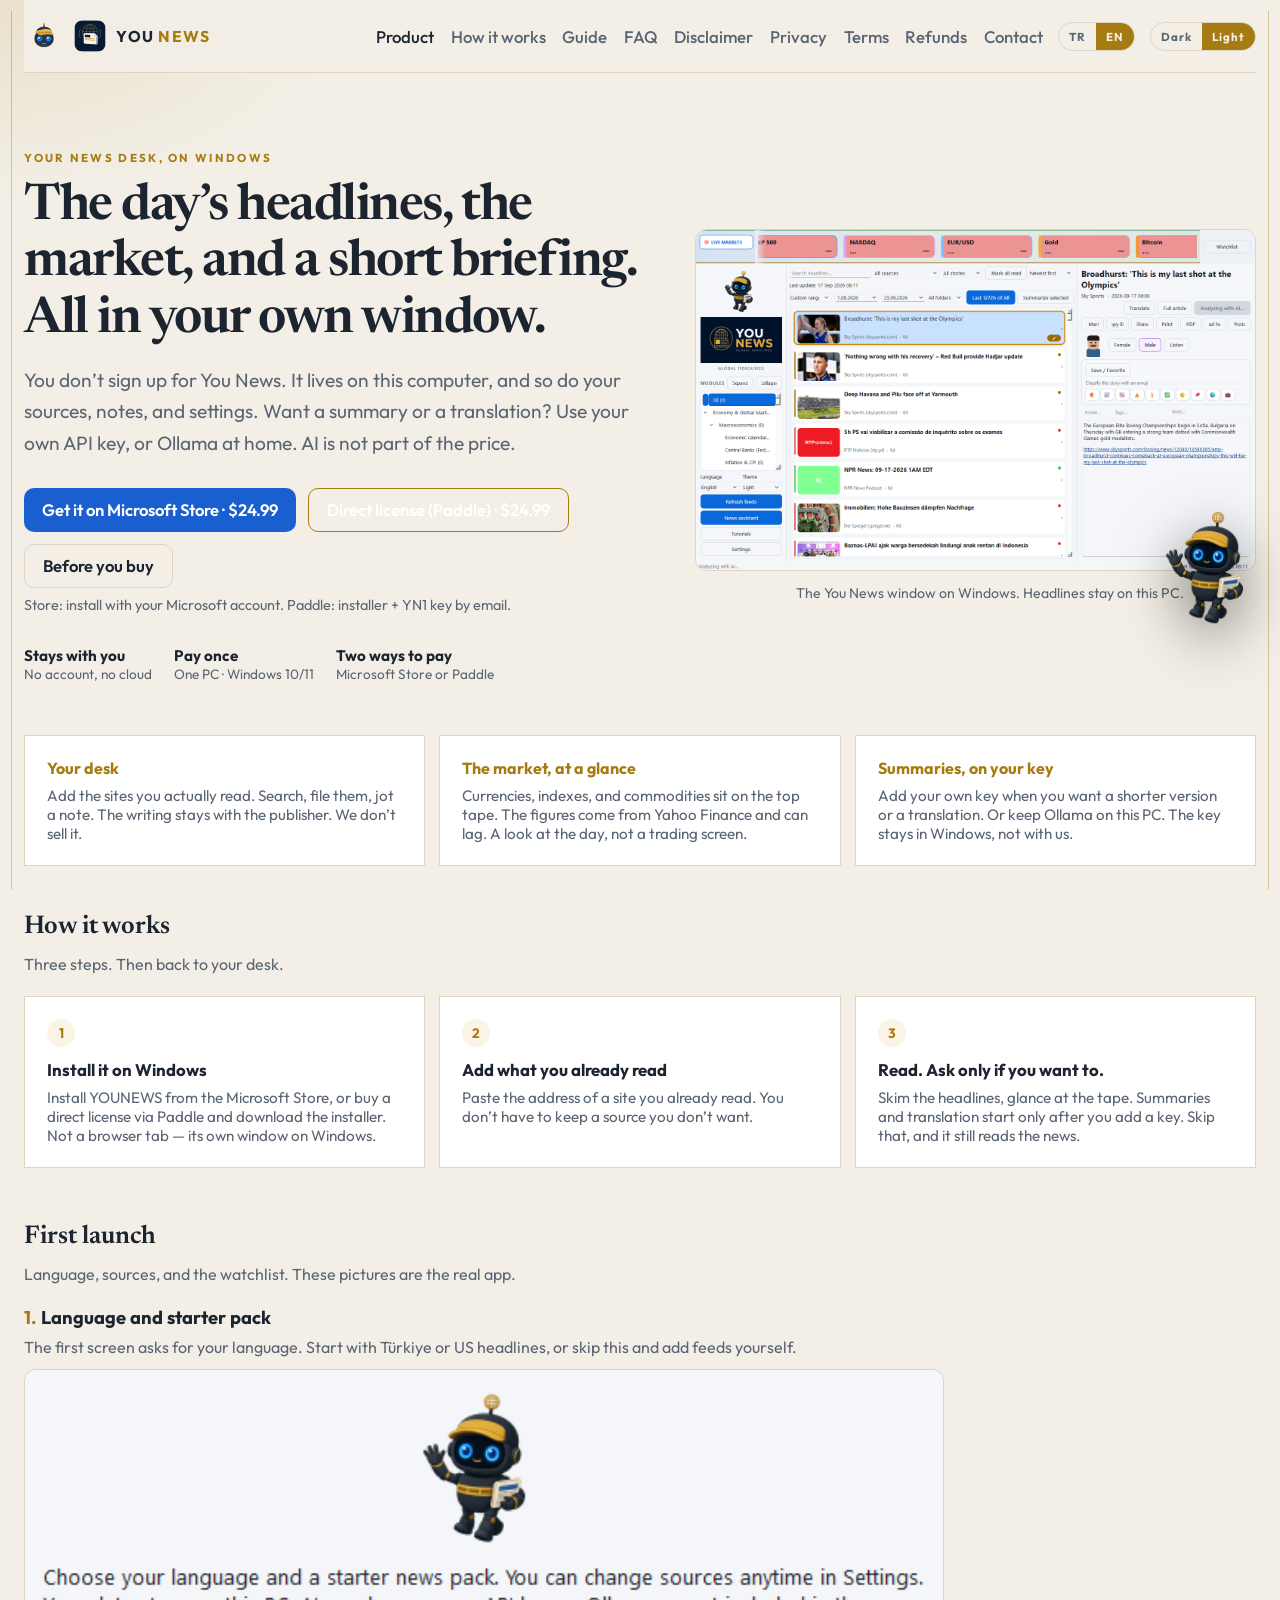
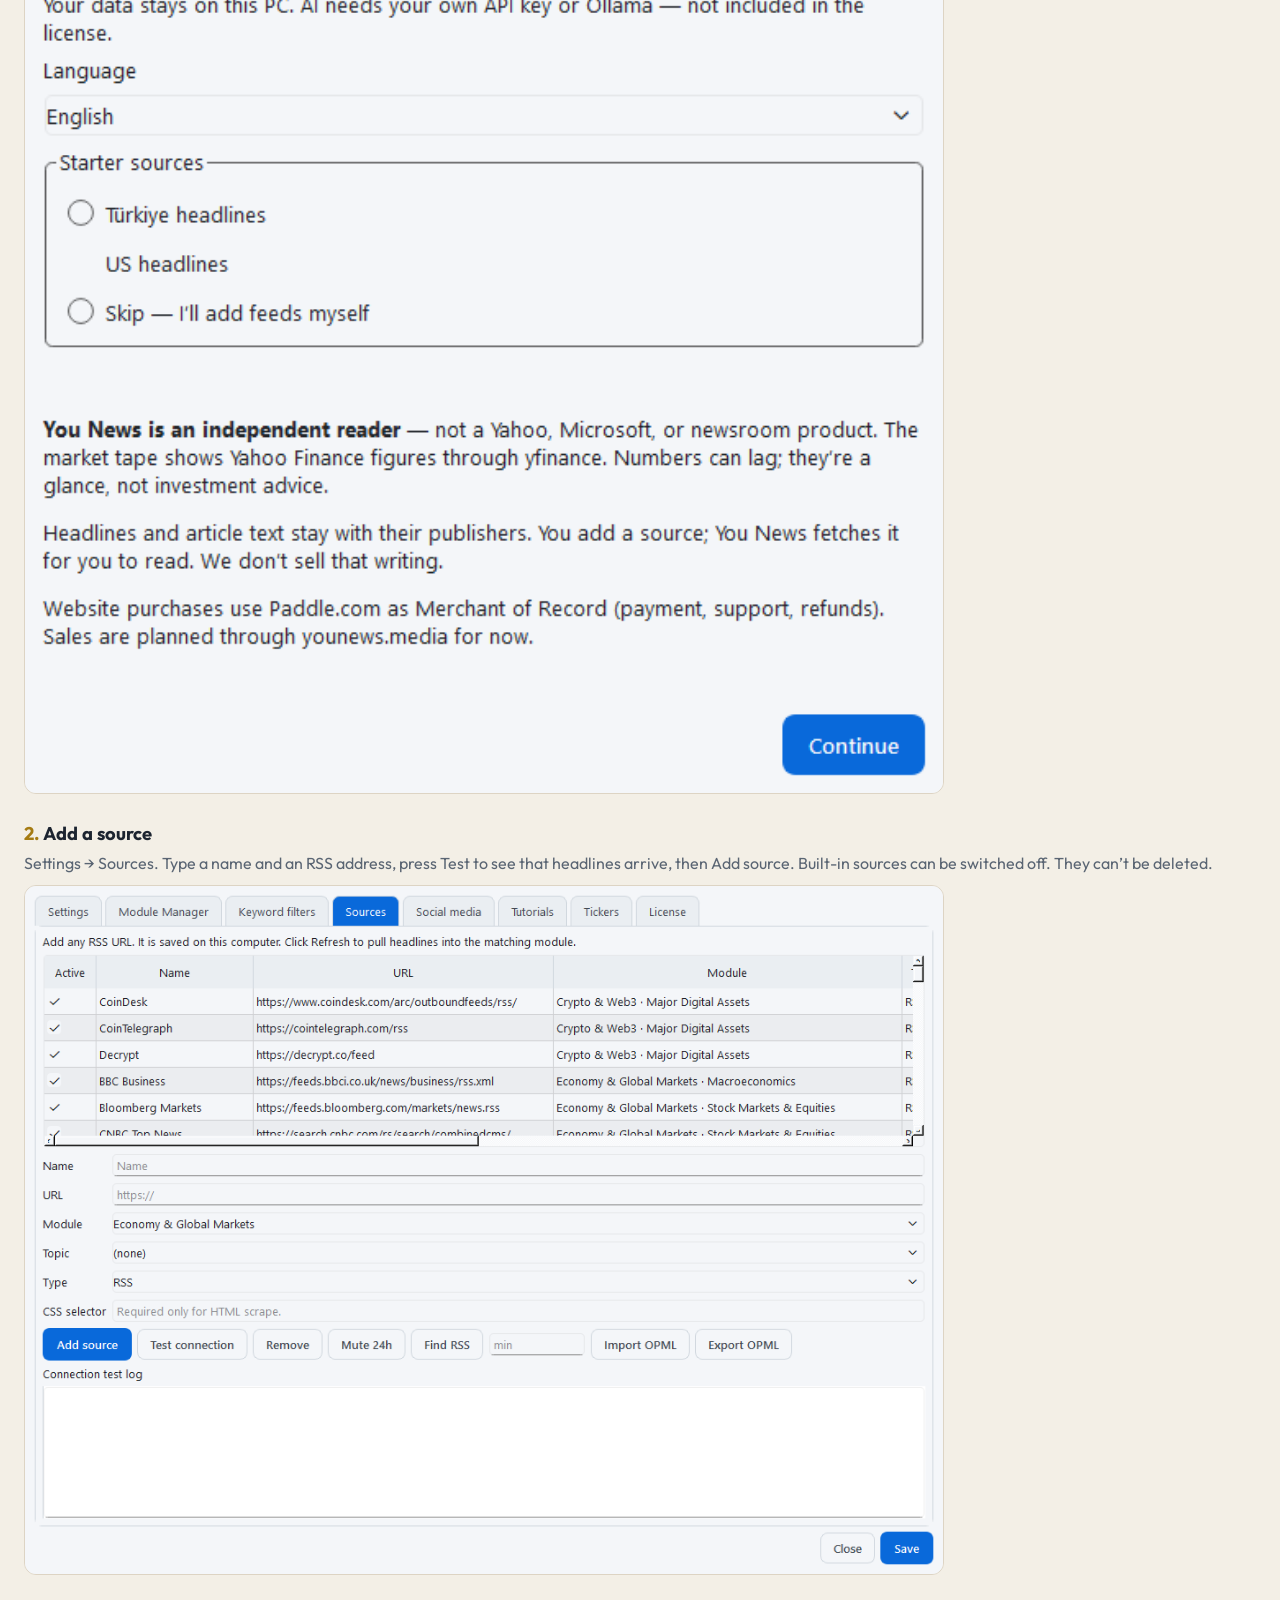
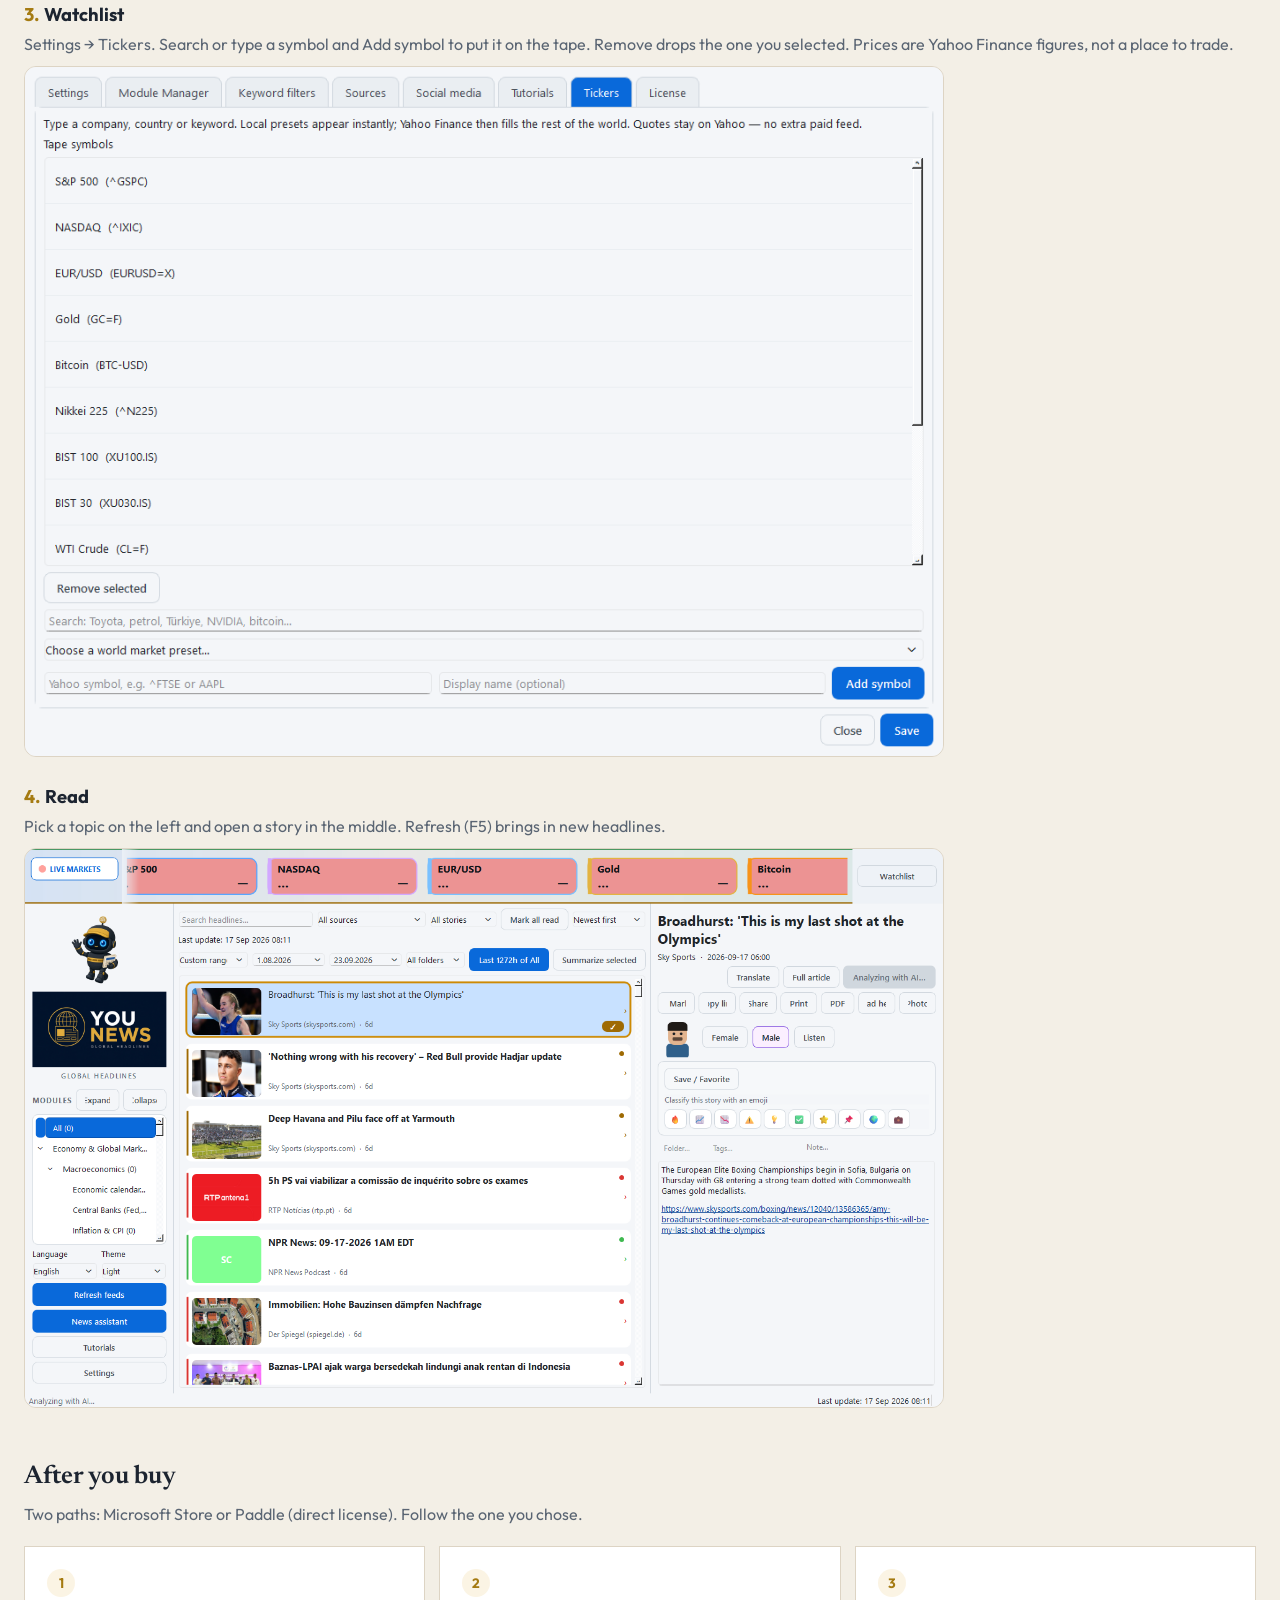
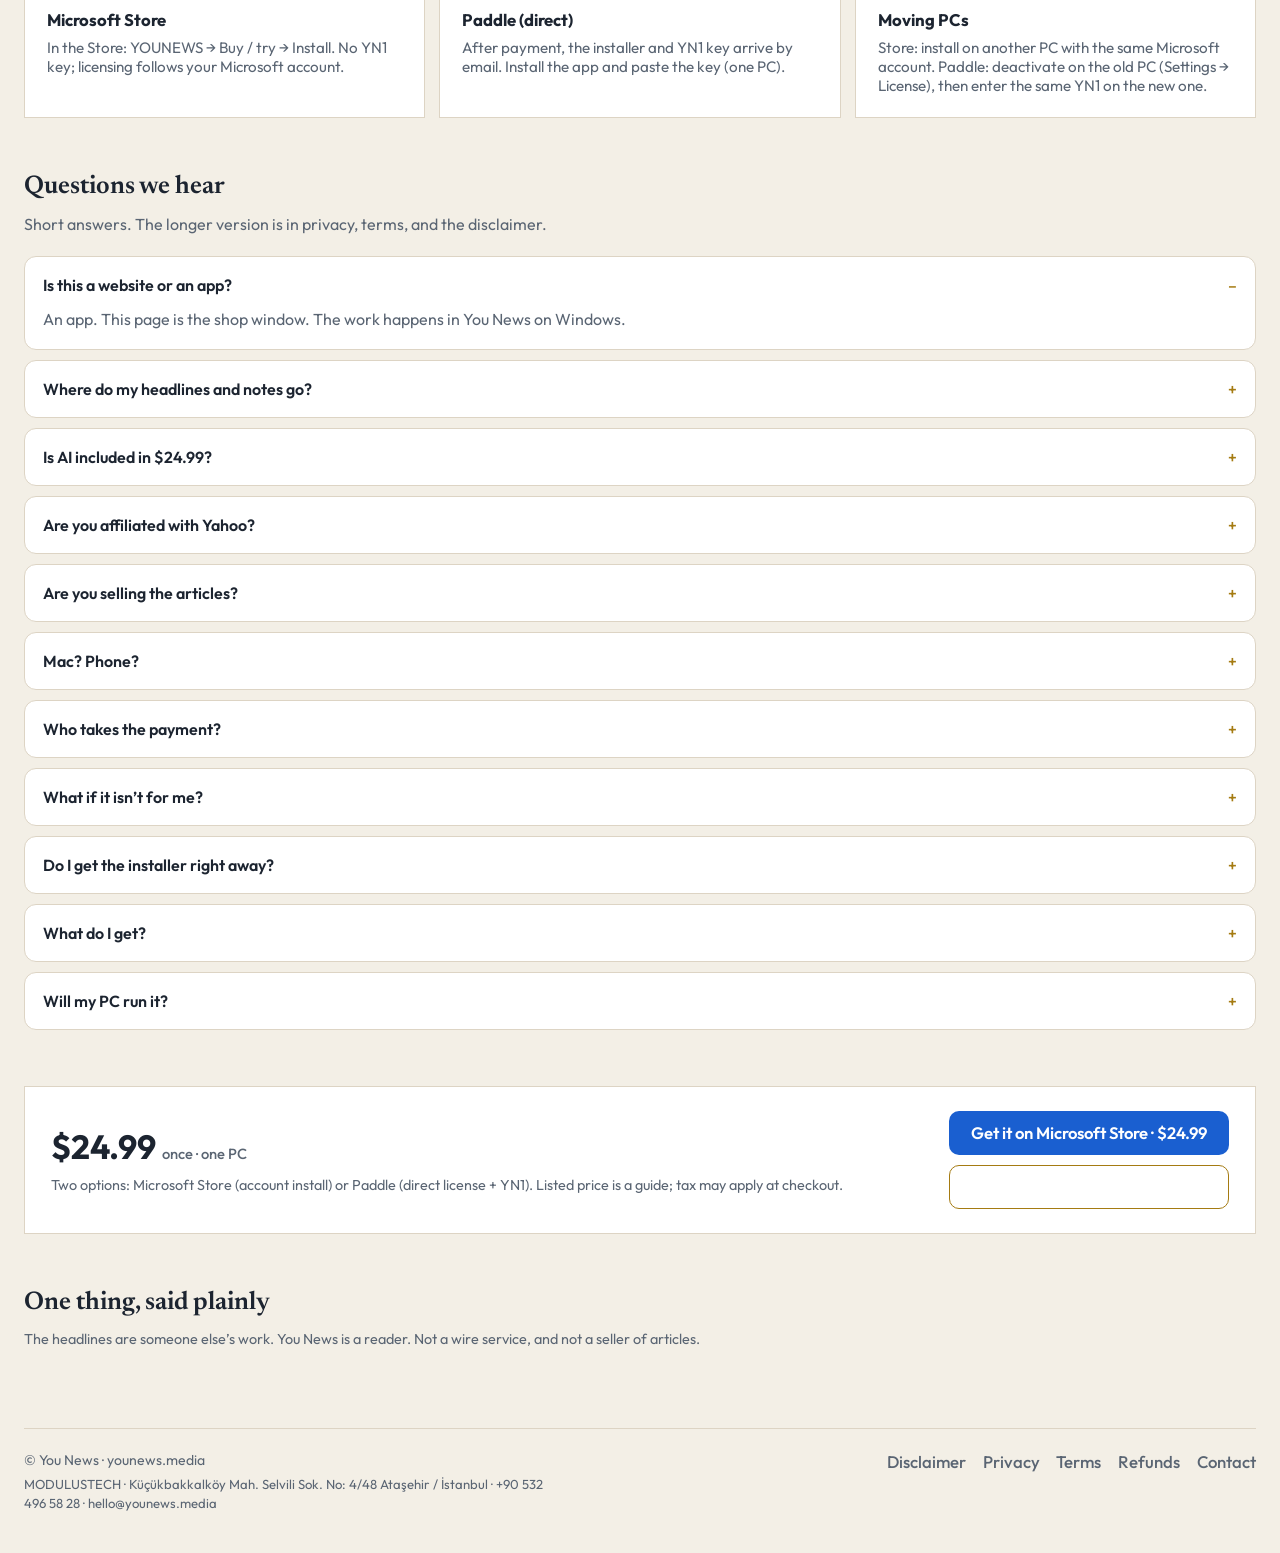
==== commit 668f8b1e: "Offer dual checkout: Microsoft Store and Paddle. Co-authored-by: Cursor <cursoragent@cursor.com>" ====
--- a/index.html
+++ b/index.html
@@ -18,9 +18,11 @@
   <meta name="twitter:image" content="https://younews.media/assets/you_news_lockup.png">
   <link rel="icon" href="assets/you_news_mark.png" type="image/png" sizes="32x32">
   <link rel="apple-touch-icon" href="assets/you_news_mark.png">
-  <link rel="stylesheet" href="styles.css?v=26">
-  <script src="i18n.js?v=22" defer></script>
+  <link rel="stylesheet" href="styles.css?v=27">
+  <script src="paddle-config.js?v=1"></script>
+  <script src="i18n.js?v=23" defer></script>
   <script src="store.js?v=2" defer></script>
+  <script src="paddle-buy.js?v=1" defer></script>
 </head>
 <body>
   <header>
@@ -61,14 +63,16 @@
         <p class="kicker" data-i18n="kicker">Windows için, sizin masanız</p>
         <h1 data-i18n="hero">Günün haberleri, piyasa ve kısa bir brifing. Hepsi sizin pencerenizde.</h1>
         <p class="lead" data-i18n="lead">You News’e üye olmazsınız. Program bu bilgisayarda durur; okuduğunuz siteler, notlarınız ve ayarlarınız sizde kalır. Bir haberi özetletmek veya çevirmek isterseniz kendi API anahtarınızı ya da evdeki Ollama’yı bağlarsınız. Yapay zekâ ücretin içinde değil.</p>
-        <div class="actions">
-          <a class="btn" id="buy" data-store-buy href="https://apps.microsoft.com/detail/9P07VBL4760N" data-i18n="buy">Microsoft Store’dan al · $24.99</a>
+        <div class="actions buy-actions">
+          <a class="btn" id="buy" data-store-buy href="https://apps.microsoft.com/detail/9P07VBL4760N" data-i18n="buy_store">Microsoft Store’dan al · $24.99</a>
+          <a class="btn btn-paddle" id="buy-paddle" data-paddle-buy href="#buy-paddle" data-i18n="buy_paddle">Doğrudan lisans (Paddle) · $24.99</a>
           <a class="btn-ghost" href="disclaimer.html" data-i18n="learn">Satın almadan önce</a>
         </div>
+        <p class="buy-hint note" data-i18n="buy_hint">Store: Microsoft hesabı ile kurulum. Paddle: kurulum dosyası + YN1 anahtarı e-posta ile.</p>
         <div class="stats">
           <div><b data-i18n="stat1_k">Sizde kalır</b><span data-i18n="stat1">Hesap yok, bulut yok</span></div>
           <div><b data-i18n="stat2_k">Bir kez ödeyin</b><span data-i18n="stat2">Tek bilgisayar · Windows 10/11</span></div>
-          <div><b data-i18n="stat3_k">Ödeme Microsoft’ta</b><span data-i18n="stat3">Microsoft Store üzerinden</span></div>
+          <div><b data-i18n="stat3_k">İki ödeme yolu</b><span data-i18n="stat3">Microsoft Store veya Paddle</span></div>
         </div>
       </div>
       <div class="hero-visual">
@@ -112,7 +116,7 @@
       <div class="steps">
         <article>
           <h3 data-i18n="how1_t">Windows’a kurun</h3>
-          <p data-i18n="how1">Microsoft Store’dan YOUNEWS’i kurun. Tarayıcı sekmesi değil; Windows’ta kendi penceresi.</p>
+          <p data-i18n="how1">Microsoft Store’dan YOUNEWS’i kurun, ya da Paddle ile doğrudan lisans alıp kurulum dosyasını indirin. Tarayıcı sekmesi değil; Windows’ta kendi penceresi.</p>
         </article>
         <article>
           <h3 data-i18n="how2_t">Okuduğunuz yerleri ekleyin</h3>
@@ -183,20 +187,20 @@
     <section class="section" id="after">
       <div class="section-head">
         <h2 data-i18n="after_t">Satın alınca</h2>
-        <p data-i18n="after_lead">Satın alma ve kurulum Microsoft Store üzerinden. Üç küçük adım.</p>
+        <p data-i18n="after_lead">İki yol: Microsoft Store veya Paddle (doğrudan lisans). Hangisini seçtiyseniz onu izleyin.</p>
       </div>
       <div class="steps">
         <article>
-          <h3 data-i18n="after1_t">Store’dan kurun</h3>
-          <p data-i18n="after1">Microsoft Store’da YOUNEWS’i bulun, Satın al veya Dene, sonra Yükle. Windows 10 veya 11.</p>
-        </article>
-        <article>
-          <h3 data-i18n="after2_t">Microsoft hesabınızla açın</h3>
-          <p data-i18n="after2">YN1 anahtarı gerekmez. Lisans Microsoft hesabınıza bağlıdır; uygulama Store üzerinden açılır.</p>
-        </article>
-        <article>
-          <h3 data-i18n="after3_t">Başka bir PC’de</h3>
-          <p data-i18n="after3">Aynı Microsoft hesabıyla Store’dan diğer Windows bilgisayarınıza da kurabilirsiniz. Store kuralları geçerlidir.</p>
+          <h3 data-i18n="after1_t">Microsoft Store</h3>
+          <p data-i18n="after1">Store’da YOUNEWS → Satın al / Dene → Yükle. YN1 anahtarı yok; lisans Microsoft hesabınıza bağlıdır.</p>
+        </article>
+        <article>
+          <h3 data-i18n="after2_t">Paddle (doğrudan)</h3>
+          <p data-i18n="after2">Ödeme sonrası e-postada kurulum dosyası ve YN1 anahtarı gelir. Uygulamayı kurun, anahtarı yapıştırın (tek PC).</p>
+        </article>
+        <article>
+          <h3 data-i18n="after3_t">PC değiştirmek</h3>
+          <p data-i18n="after3">Store: aynı Microsoft hesabıyla başka PC’ye kurun. Paddle: önce eski PC’de Ayarlar → Lisans → Bu PC’de kapat, sonra yeni PC’de aynı YN1’i girin.</p>
         </article>
       </div>
     </section>
@@ -232,19 +236,19 @@
         </details>
         <details>
           <summary data-i18n="faq7_q">Ödemeyi kim alıyor?</summary>
-          <p data-i18n="faq7_a">Ödemeyi Microsoft Store alır. Kart numaranız bize ulaşmaz. Fiyat ve vergi (KDV vb.) Store’da, bölgenize göre görünür.</p>
+          <p data-i18n="faq7_a">İki yol var. Microsoft Store: ödemeyi Microsoft alır. Paddle: ödemeyi Paddle.com alır (Merchant of Record). Kart numaranız bize ulaşmaz. Vergi ödeme anında eklenebilir.</p>
         </details>
         <details>
           <summary data-i18n="faq8_q">Beğenmezsem?</summary>
-          <p data-i18n="faq8_a">Satın alma Microsoft Store üzerindenyse iade ve destek Store politikalarına göredir. Uygulama sorunu için hello@younews.media yazın.</p>
+          <p data-i18n="faq8_a">Store aldıysanız iade Microsoft politikalarına göredir. Paddle aldıysanız 14 gün içinde hello@younews.media yazın; iadeyi Paddle yürütür. Uygulama sorunu için her iki kanalda da bize yazabilirsiniz.</p>
         </details>
         <details>
           <summary data-i18n="faq9_q">Dosya hemen iner mi?</summary>
-          <p data-i18n="faq9_a">Evet — Store’dan Yükle deyince uygulama iner. Ayrı kurulum dosyası veya YN1 anahtarı yok. Takılırsanız hello@younews.media yazın.</p>
+          <p data-i18n="faq9_a">Store: Yükle deyince iner. Paddle: kurulum ve YN1 anahtarı ödeme e-postasına gelir. Takılırsanız hello@younews.media yazın.</p>
         </details>
         <details>
           <summary data-i18n="faq10_q">Ne alıyorum?</summary>
-          <p data-i18n="faq10_a">Windows 10 veya 11 için You News, tek bilgisayara bağlı lisans ve güncellemeler. Yapay zekâ dahil değil; kendi anahtarınız veya Ollama. Mac ve telefon sürümü yok.</p>
+          <p data-i18n="faq10_a">Windows 10/11 için You News lisansı ve güncellemeler. Store kopyası Microsoft hesabıyla; Paddle kopyası YN1 + kurulum dosyası. Yapay zekâ dahil değil. Mac/telefon yok.</p>
         </details>
         <details>
           <summary data-i18n="faq11_q">Bilgisayarım yeter mi?</summary>
@@ -252,12 +256,15 @@
         </details>
       </div>
     </section>
-    <div class="price-card">
+    <div class="price-card" id="price">
       <div>
-        <p class="price" id="price">$24.99 <span data-i18n="price_note">bir kez · tek PC</span></p>
-        <p class="note" data-i18n="checkout">Satın alma yalnızca Microsoft Store üzerinden. Fiyat ve vergi Store’da, bölgenize göre görünür. Bu sitede ayrı bir ödeme formu yok.</p>
-      </div>
-      <a class="btn" data-store-buy href="https://apps.microsoft.com/detail/9P07VBL4760N" data-i18n="buy">Microsoft Store’dan al · $24.99</a>
+        <p class="price">$24.99 <span data-i18n="price_note">bir kez · tek PC</span></p>
+        <p class="note" data-i18n="checkout">İki seçenek: Microsoft Store (hesapla kurulum) veya Paddle (doğrudan lisans + YN1). Fiyat bilgilendirme; vergi ödeme anında eklenebilir.</p>
+      </div>
+      <div class="price-actions">
+        <a class="btn" data-store-buy href="https://apps.microsoft.com/detail/9P07VBL4760N" data-i18n="buy_store">Microsoft Store’dan al · $24.99</a>
+        <a class="btn btn-paddle" data-paddle-buy href="#buy-paddle" data-i18n="buy_paddle">Doğrudan lisans (Paddle) · $24.99</a>
+      </div>
     </div>
     <h2 data-i18n="important_t">Bir şeyi net söyleyelim</h2>
     <p class="note" data-i18n="important">Manşetler başkalarının emeği. You News bir okuyucu: ajans değil, haber satıcısı değil.</p>
--- a/styles.css
+++ b/styles.css
@@ -262,6 +262,26 @@
 }
 
 .actions { display: flex; gap: 12px; flex-wrap: wrap; }
+.buy-actions { align-items: center; }
+.buy-hint { margin: 10px 0 0; max-width: 40rem; }
+.btn-paddle {
+  background: transparent !important;
+  color: var(--text) !important;
+  border: 1px solid var(--gold);
+}
+.btn-paddle:hover {
+  background: var(--glow-gold) !important;
+  border-color: var(--gold-2);
+  color: var(--text) !important;
+}
+.price-actions {
+  display: flex;
+  flex-direction: column;
+  gap: 10px;
+  align-items: stretch;
+  min-width: min(100%, 280px);
+}
+.price-actions .btn { width: 100%; }
 
 .btn, .btn-ghost {
   display: inline-flex;
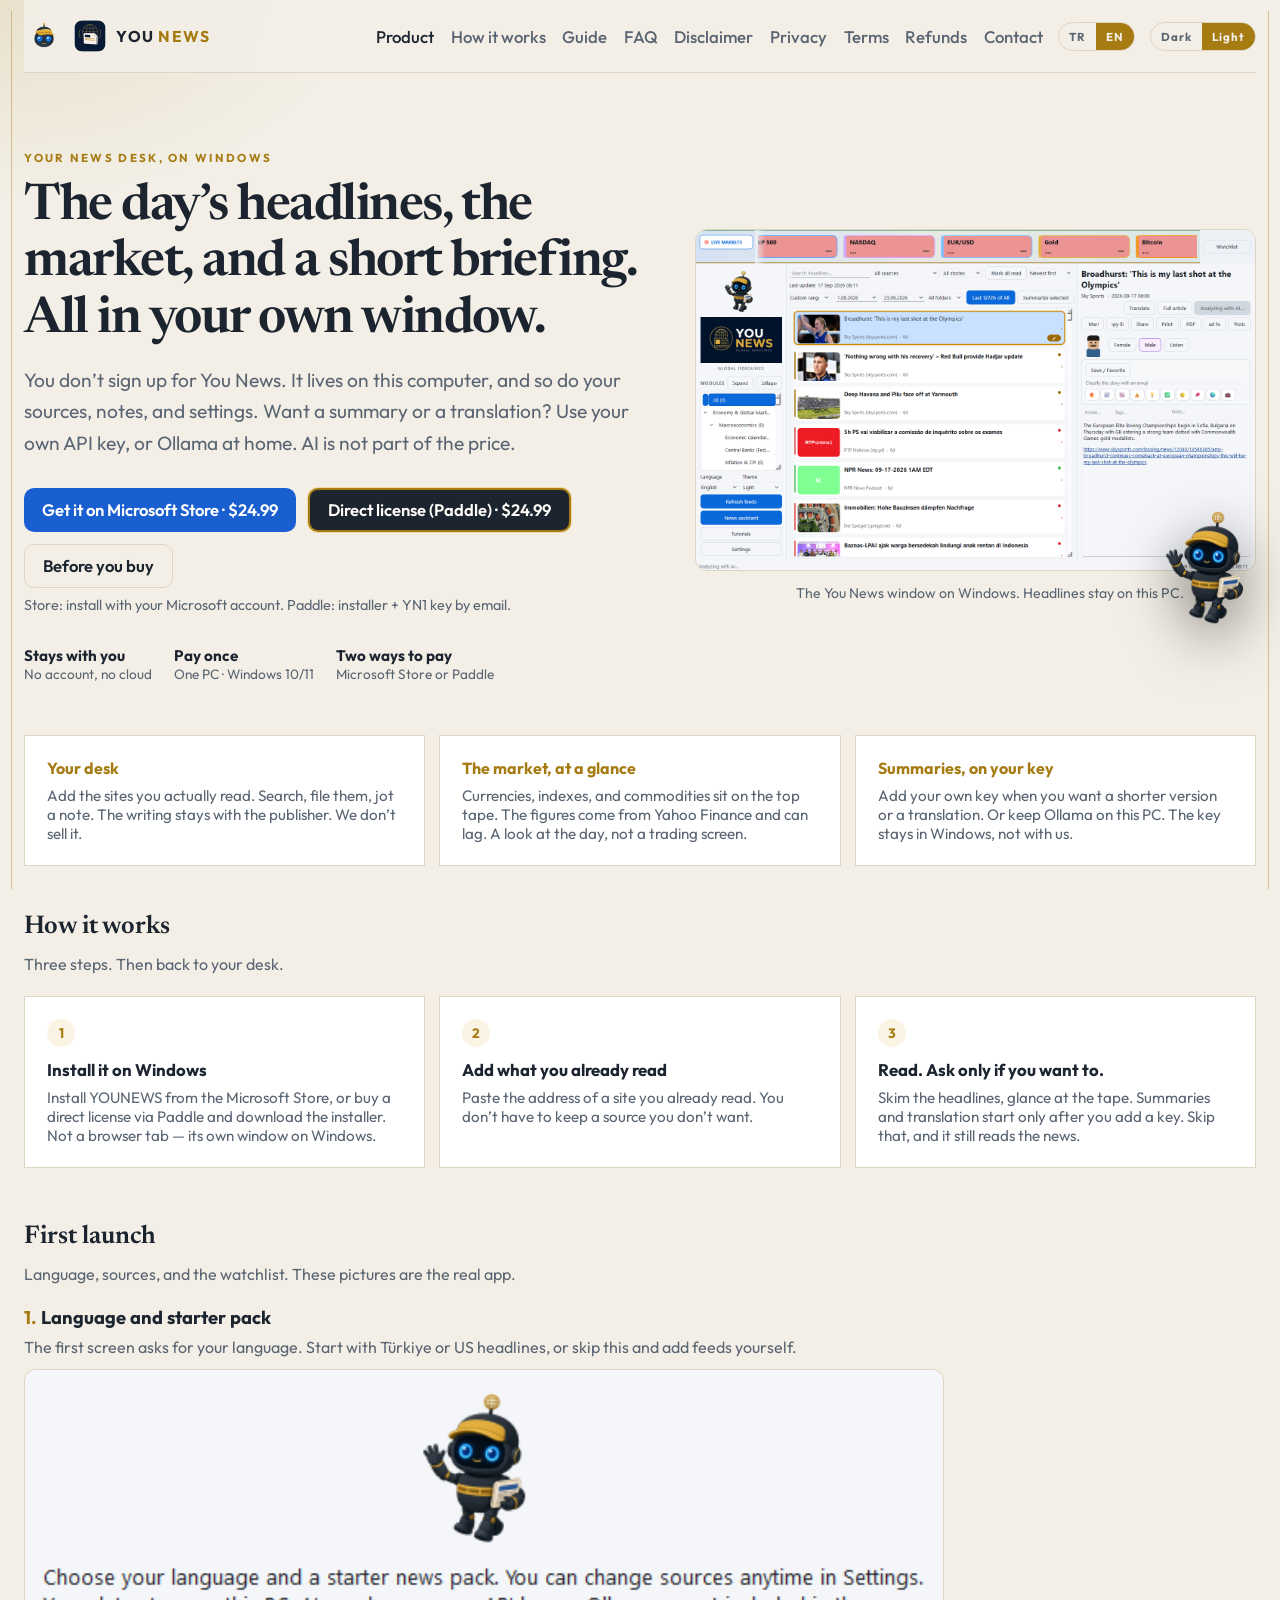
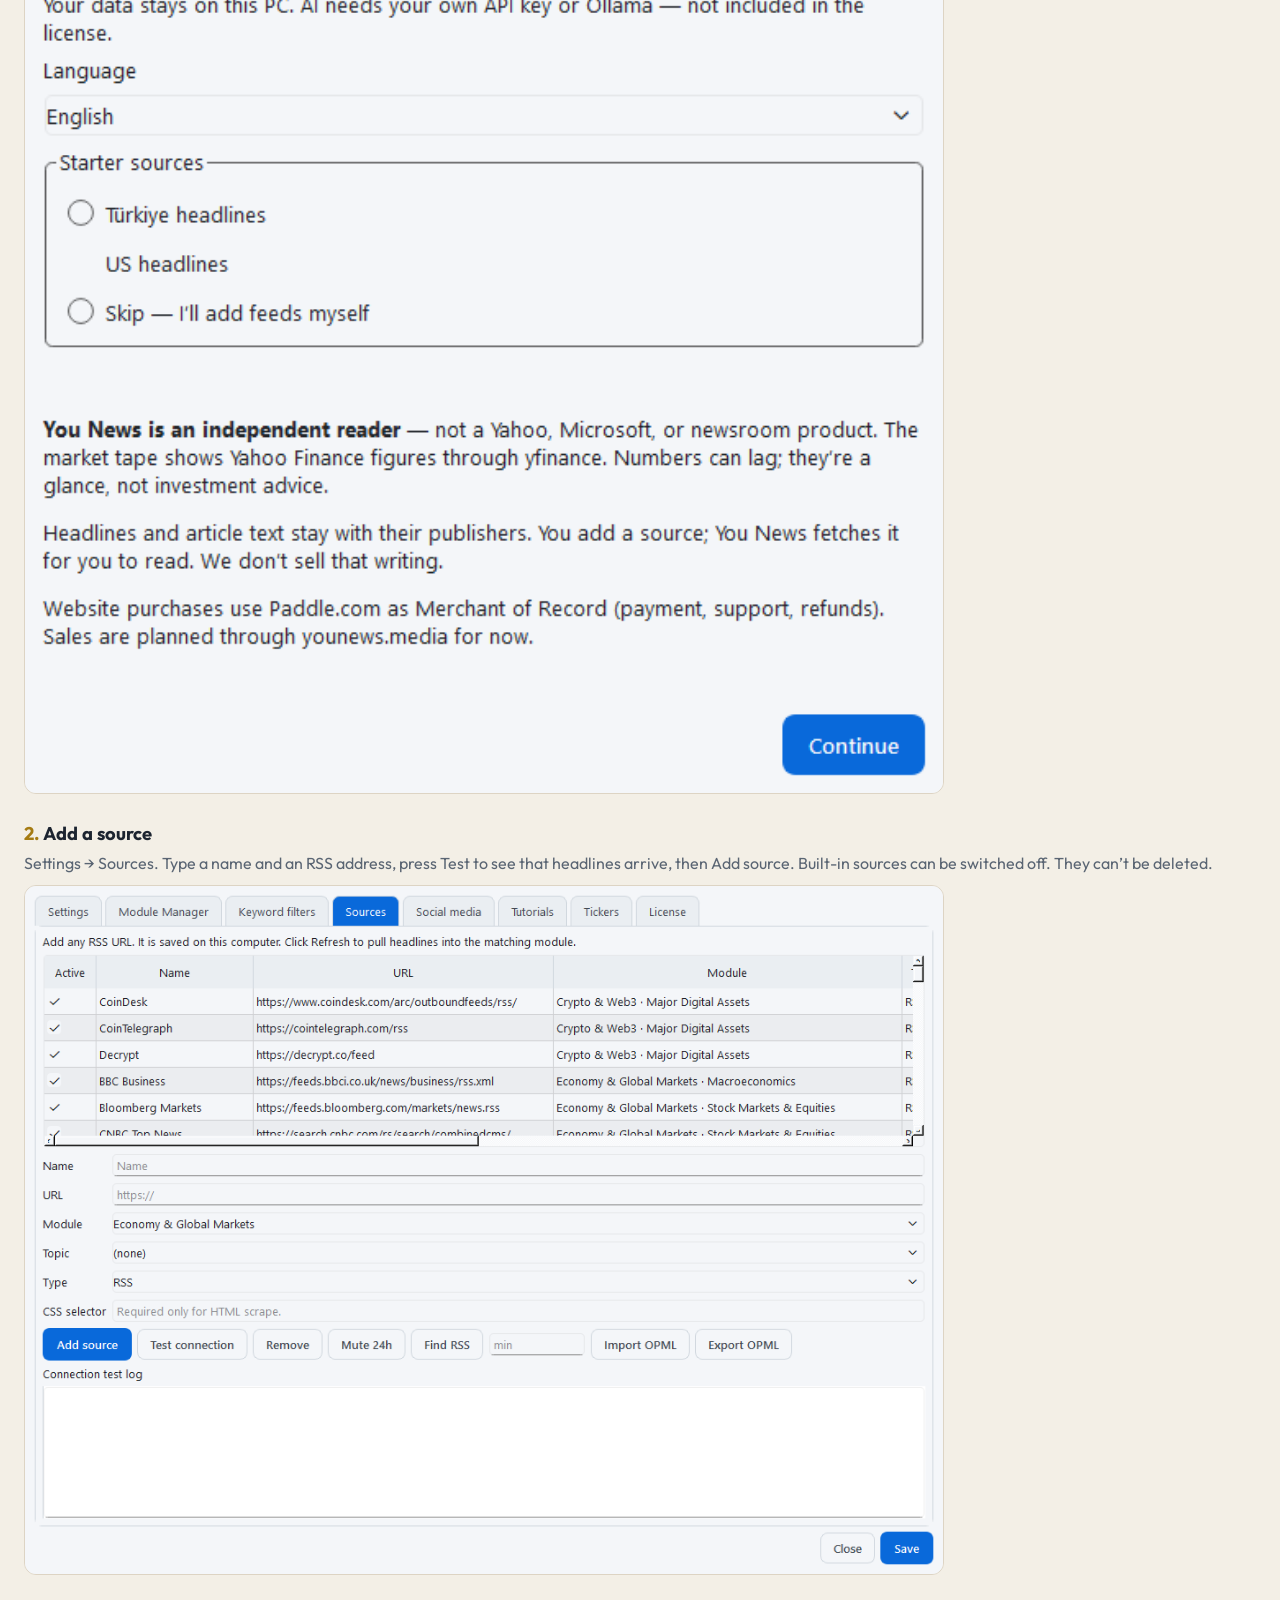
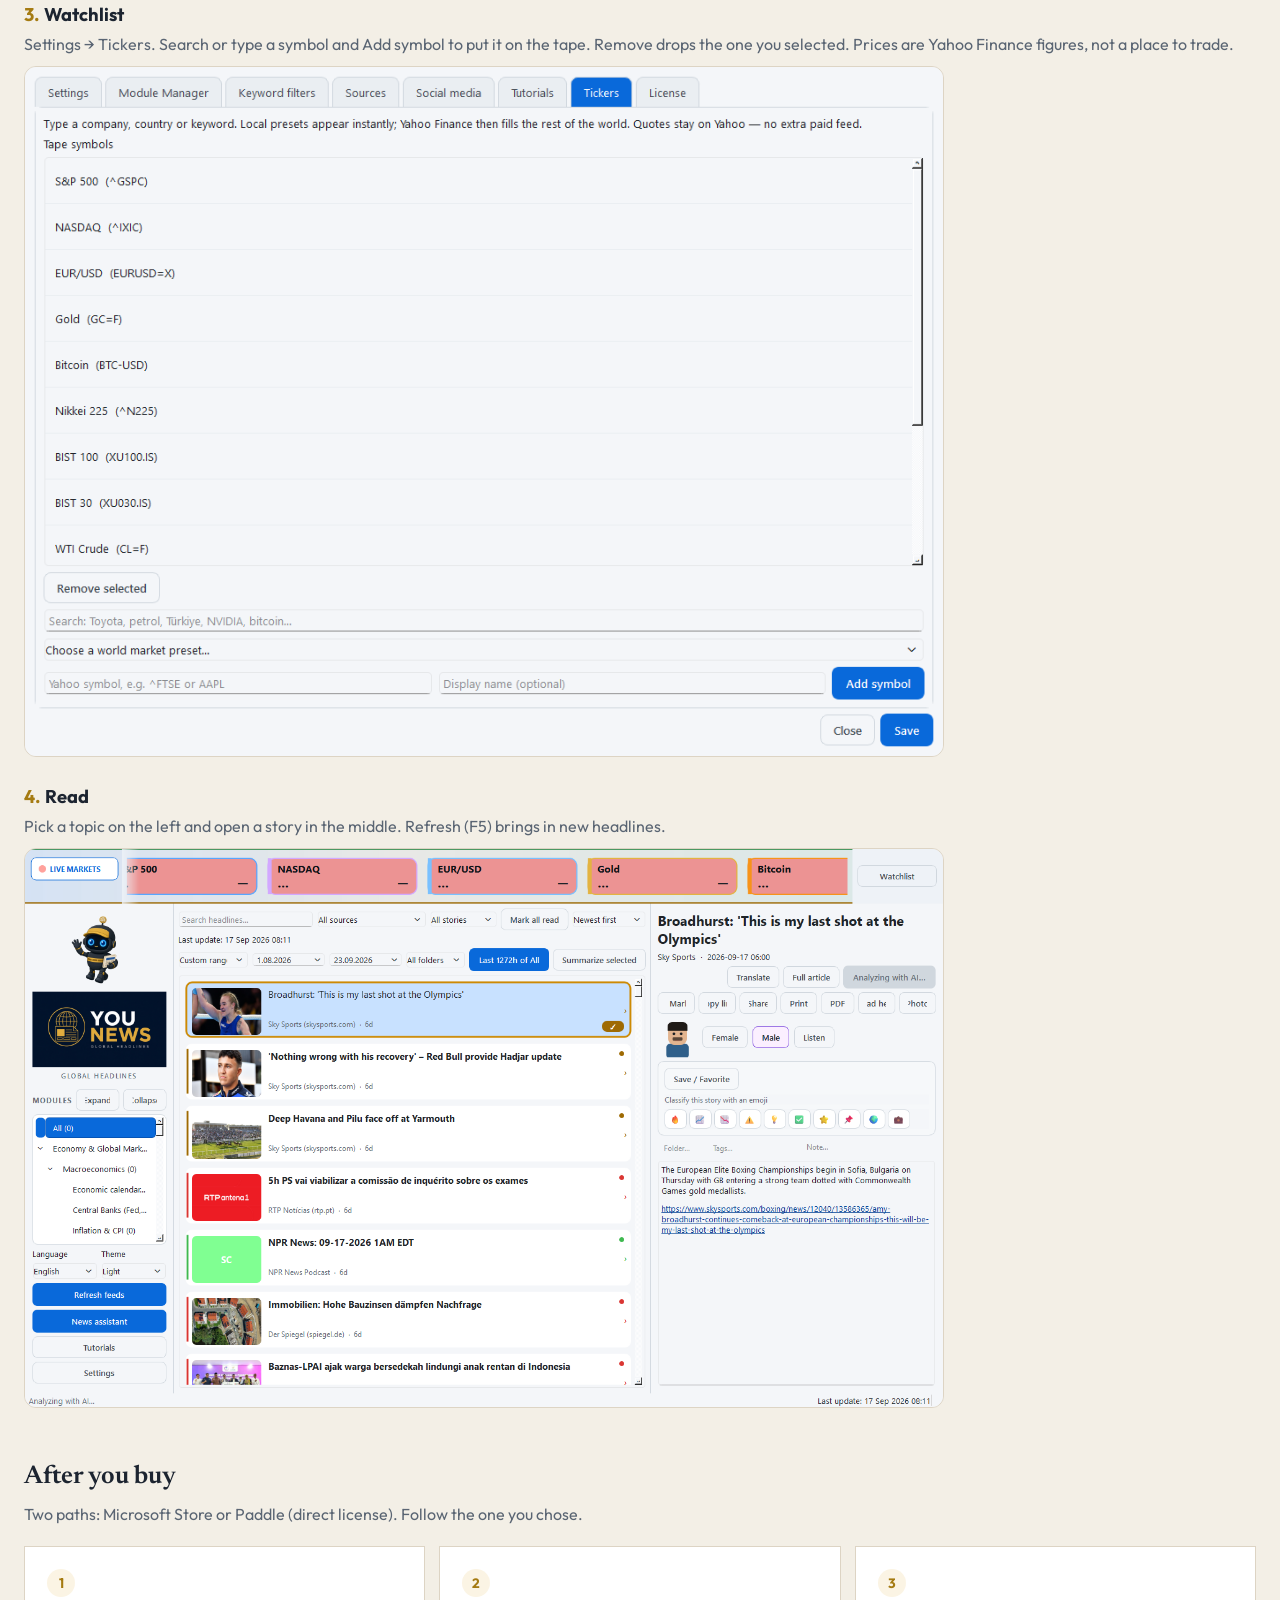
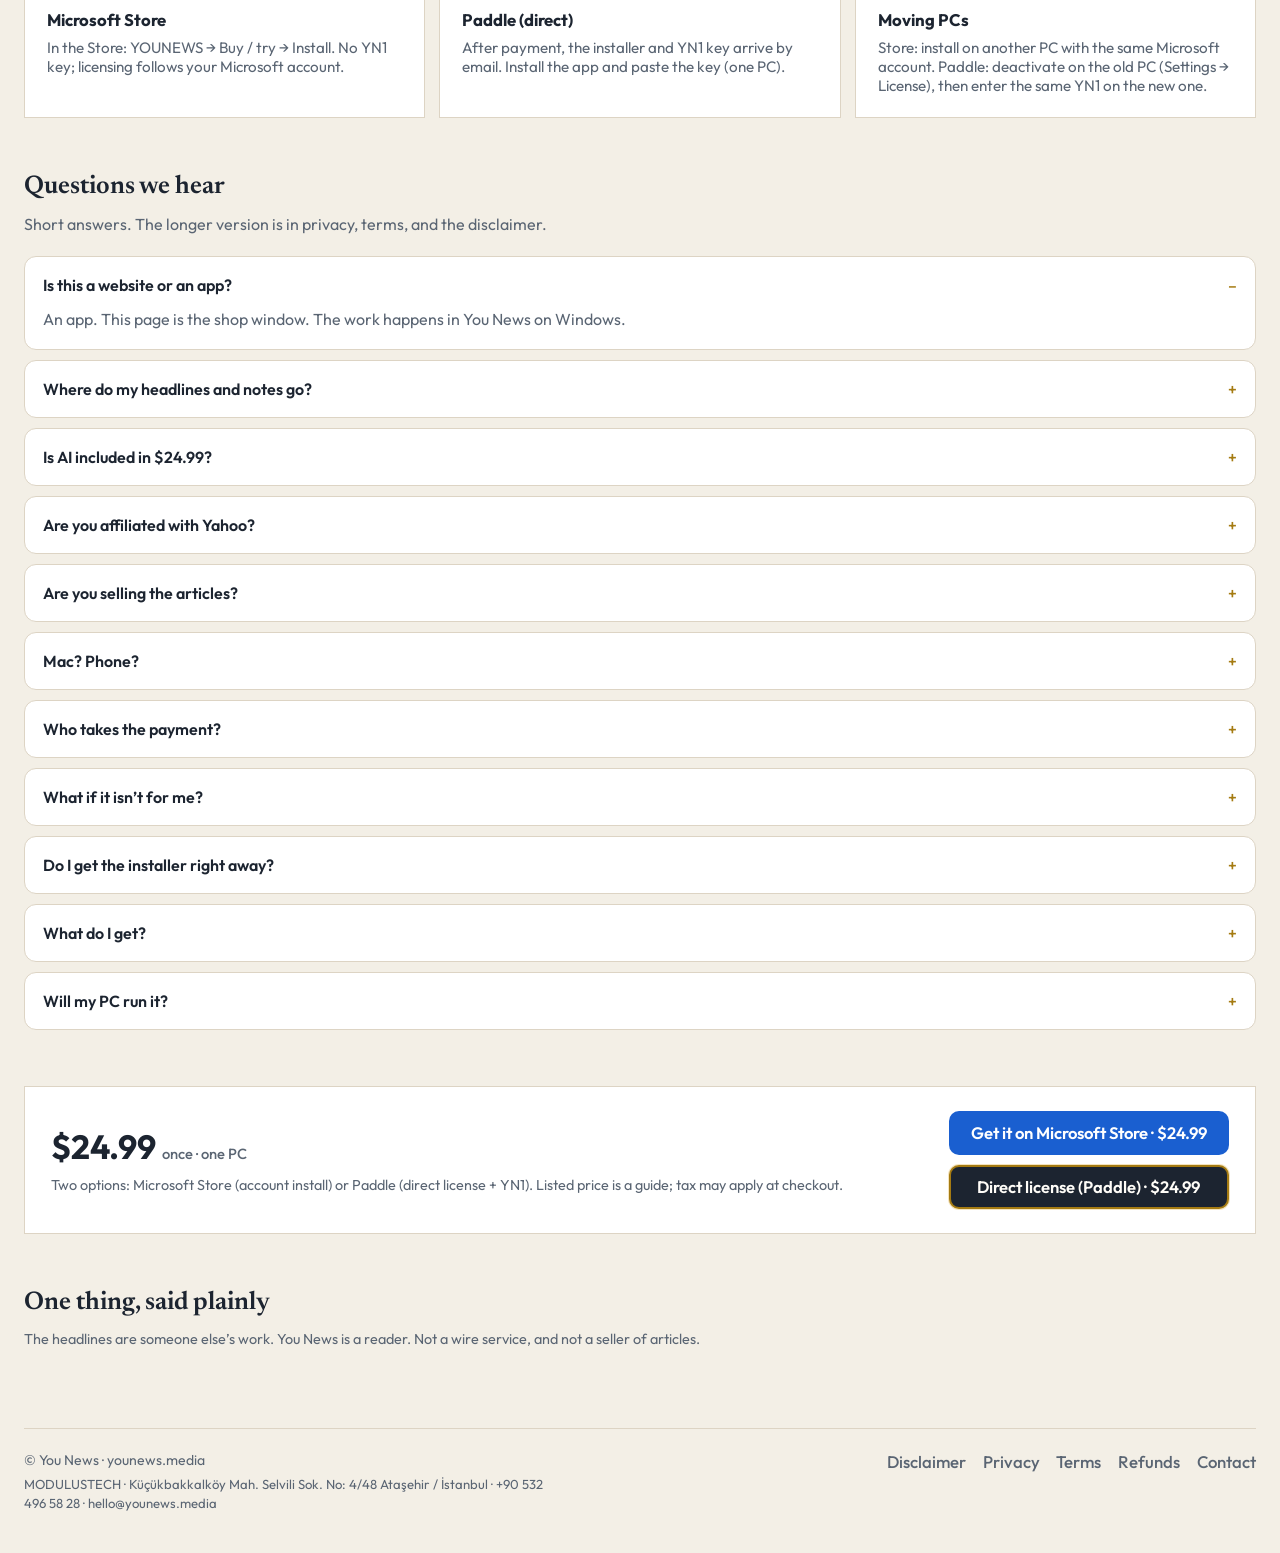
==== commit 48715618: "Fix Paddle button contrast and surface checkout config errors. Co-authored-by: Cursor <cursoragent@c" ====
--- a/index.html
+++ b/index.html
@@ -18,11 +18,11 @@
   <meta name="twitter:image" content="https://younews.media/assets/you_news_lockup.png">
   <link rel="icon" href="assets/you_news_mark.png" type="image/png" sizes="32x32">
   <link rel="apple-touch-icon" href="assets/you_news_mark.png">
-  <link rel="stylesheet" href="styles.css?v=27">
-  <script src="paddle-config.js?v=1"></script>
+  <link rel="stylesheet" href="styles.css?v=28">
+  <script src="paddle-config.js?v=2"></script>
   <script src="i18n.js?v=23" defer></script>
   <script src="store.js?v=2" defer></script>
-  <script src="paddle-buy.js?v=1" defer></script>
+  <script src="paddle-buy.js?v=2" defer></script>
 </head>
 <body>
   <header>
--- a/styles.css
+++ b/styles.css
@@ -265,14 +265,24 @@
 .buy-actions { align-items: center; }
 .buy-hint { margin: 10px 0 0; max-width: 40rem; }
 .btn-paddle {
-  background: transparent !important;
-  color: var(--text) !important;
-  border: 1px solid var(--gold);
+  background: #1a2330 !important;
+  color: #f5f0e6 !important;
+  border: 2px solid var(--gold) !important;
+  box-shadow: 0 0 0 1px rgba(227, 179, 65, 0.35);
 }
 .btn-paddle:hover {
-  background: var(--glow-gold) !important;
-  border-color: var(--gold-2);
-  color: var(--text) !important;
+  background: #243246 !important;
+  color: #fff !important;
+  border-color: var(--gold-2) !important;
+}
+html.light .btn-paddle {
+  background: #1c2430 !important;
+  color: #fffdf8 !important;
+  border-color: #a57b12 !important;
+}
+html.light .btn-paddle:hover {
+  background: #2a3340 !important;
+  color: #fff !important;
 }
 .price-actions {
   display: flex;
